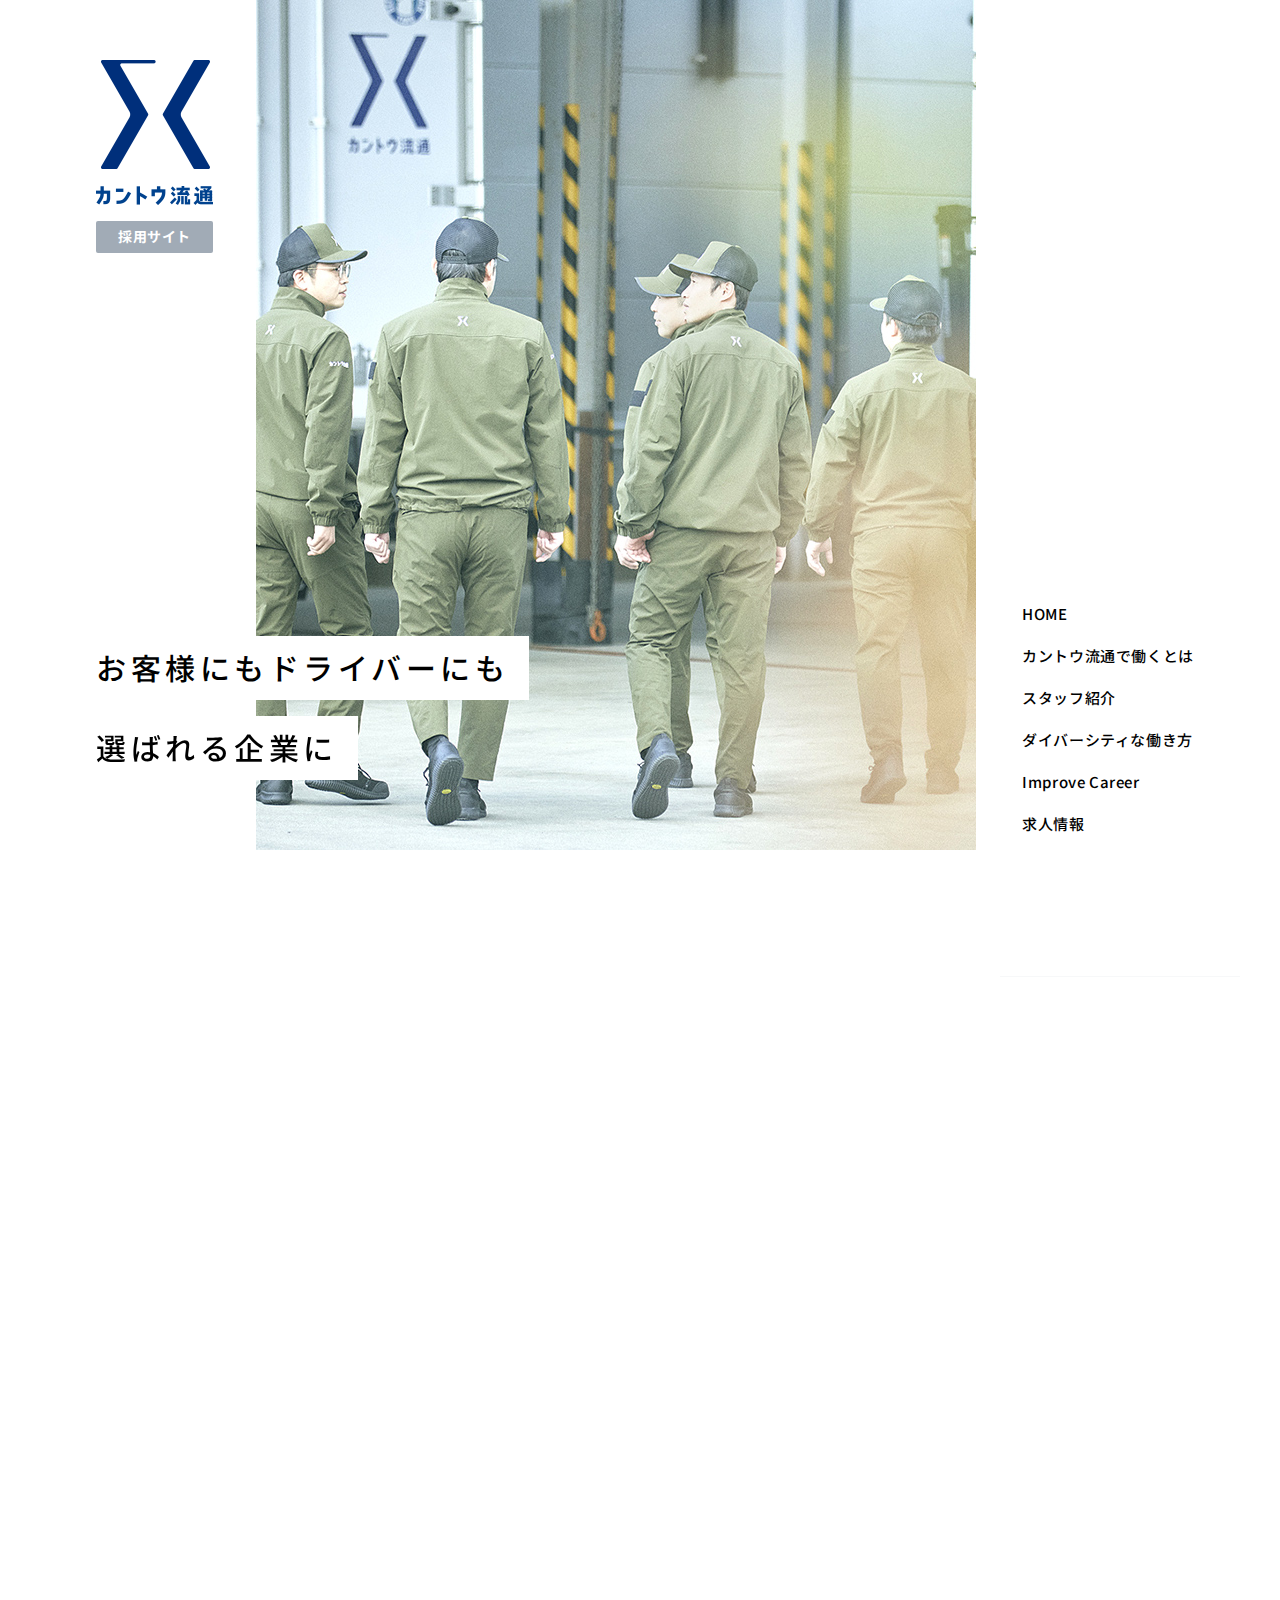
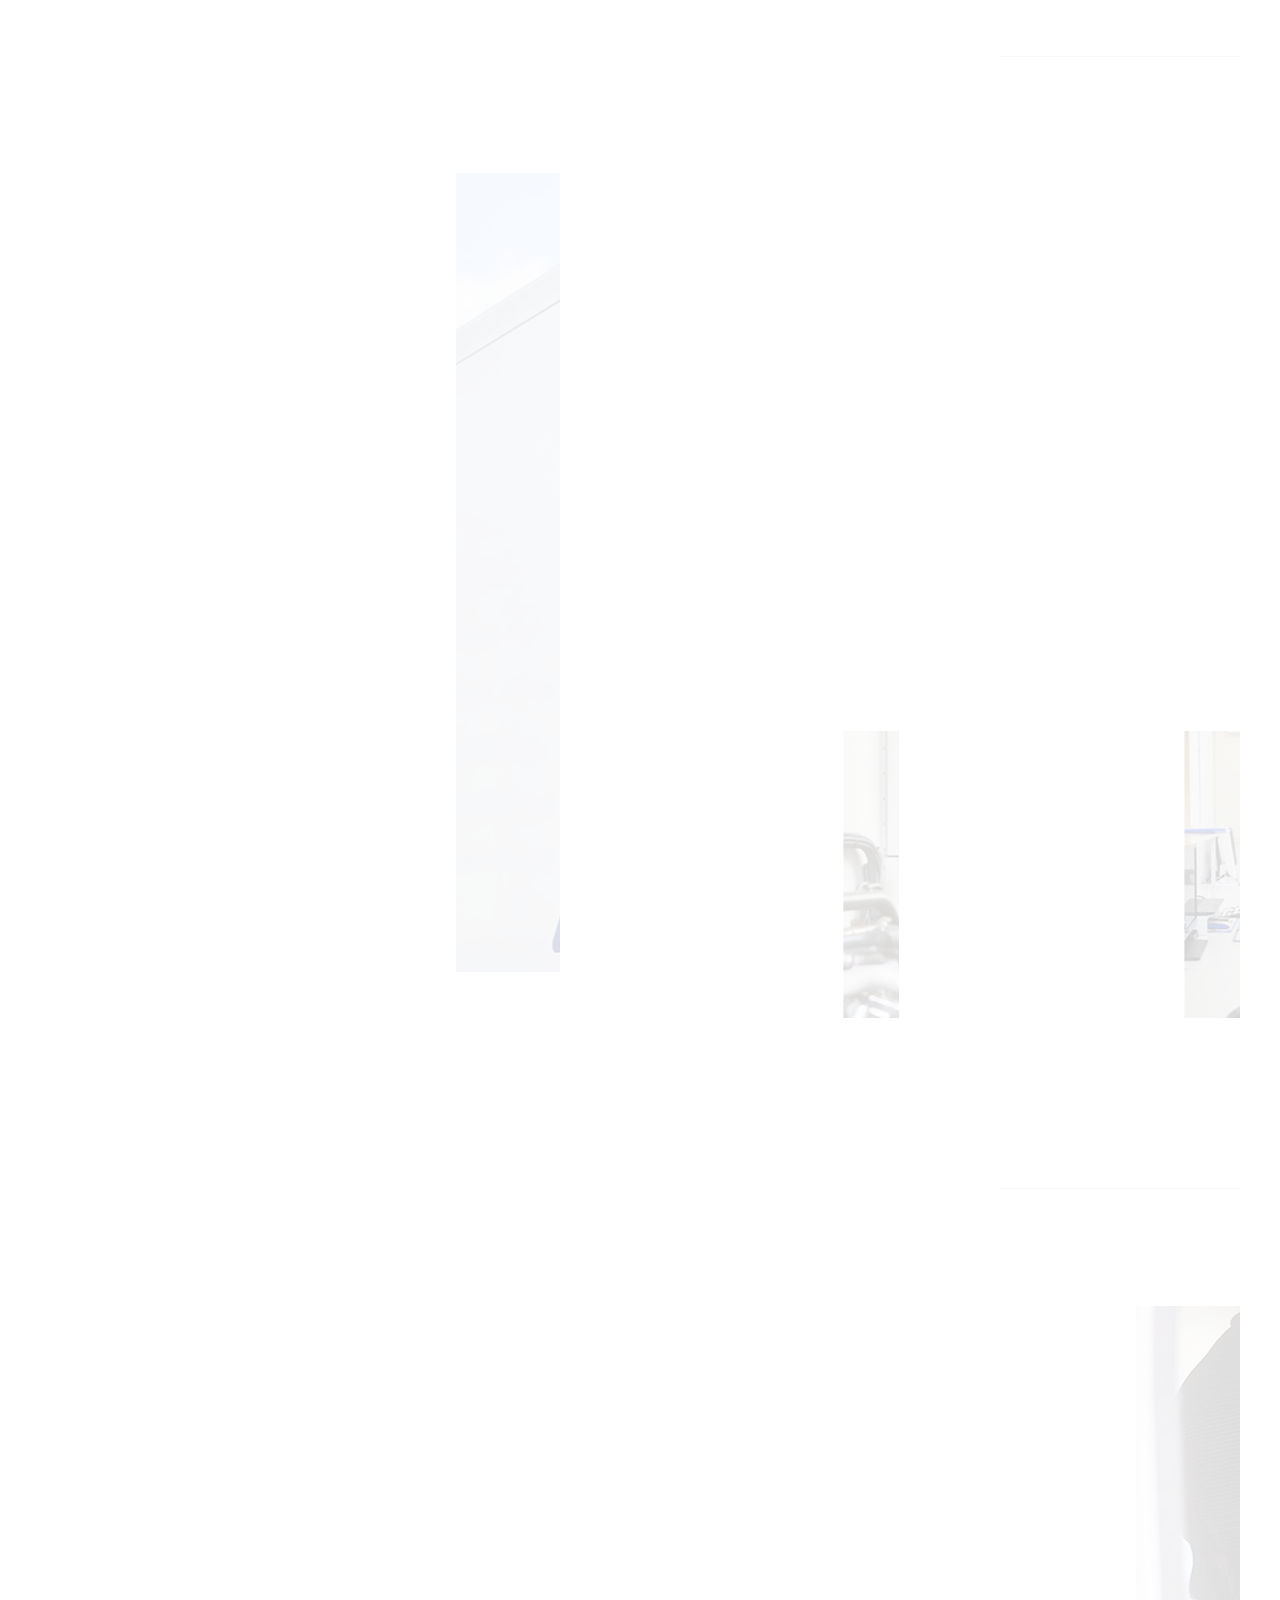
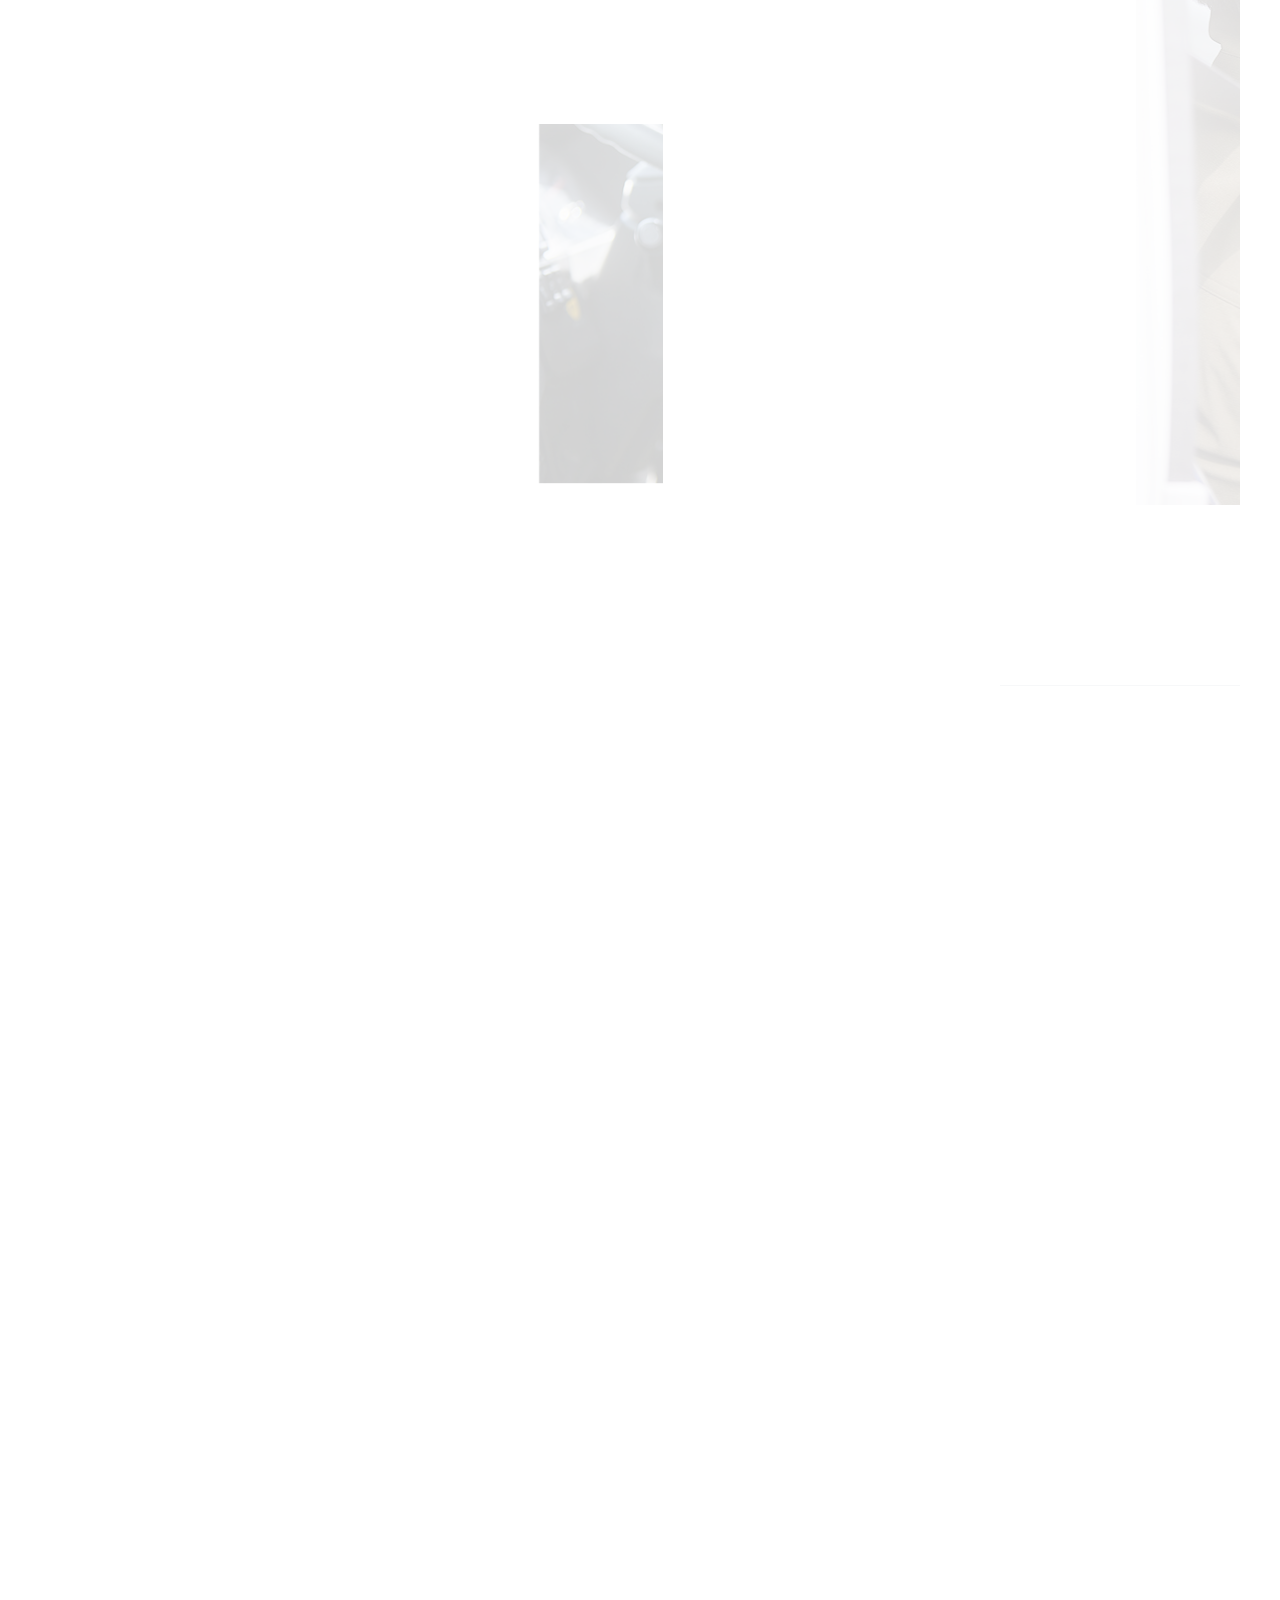
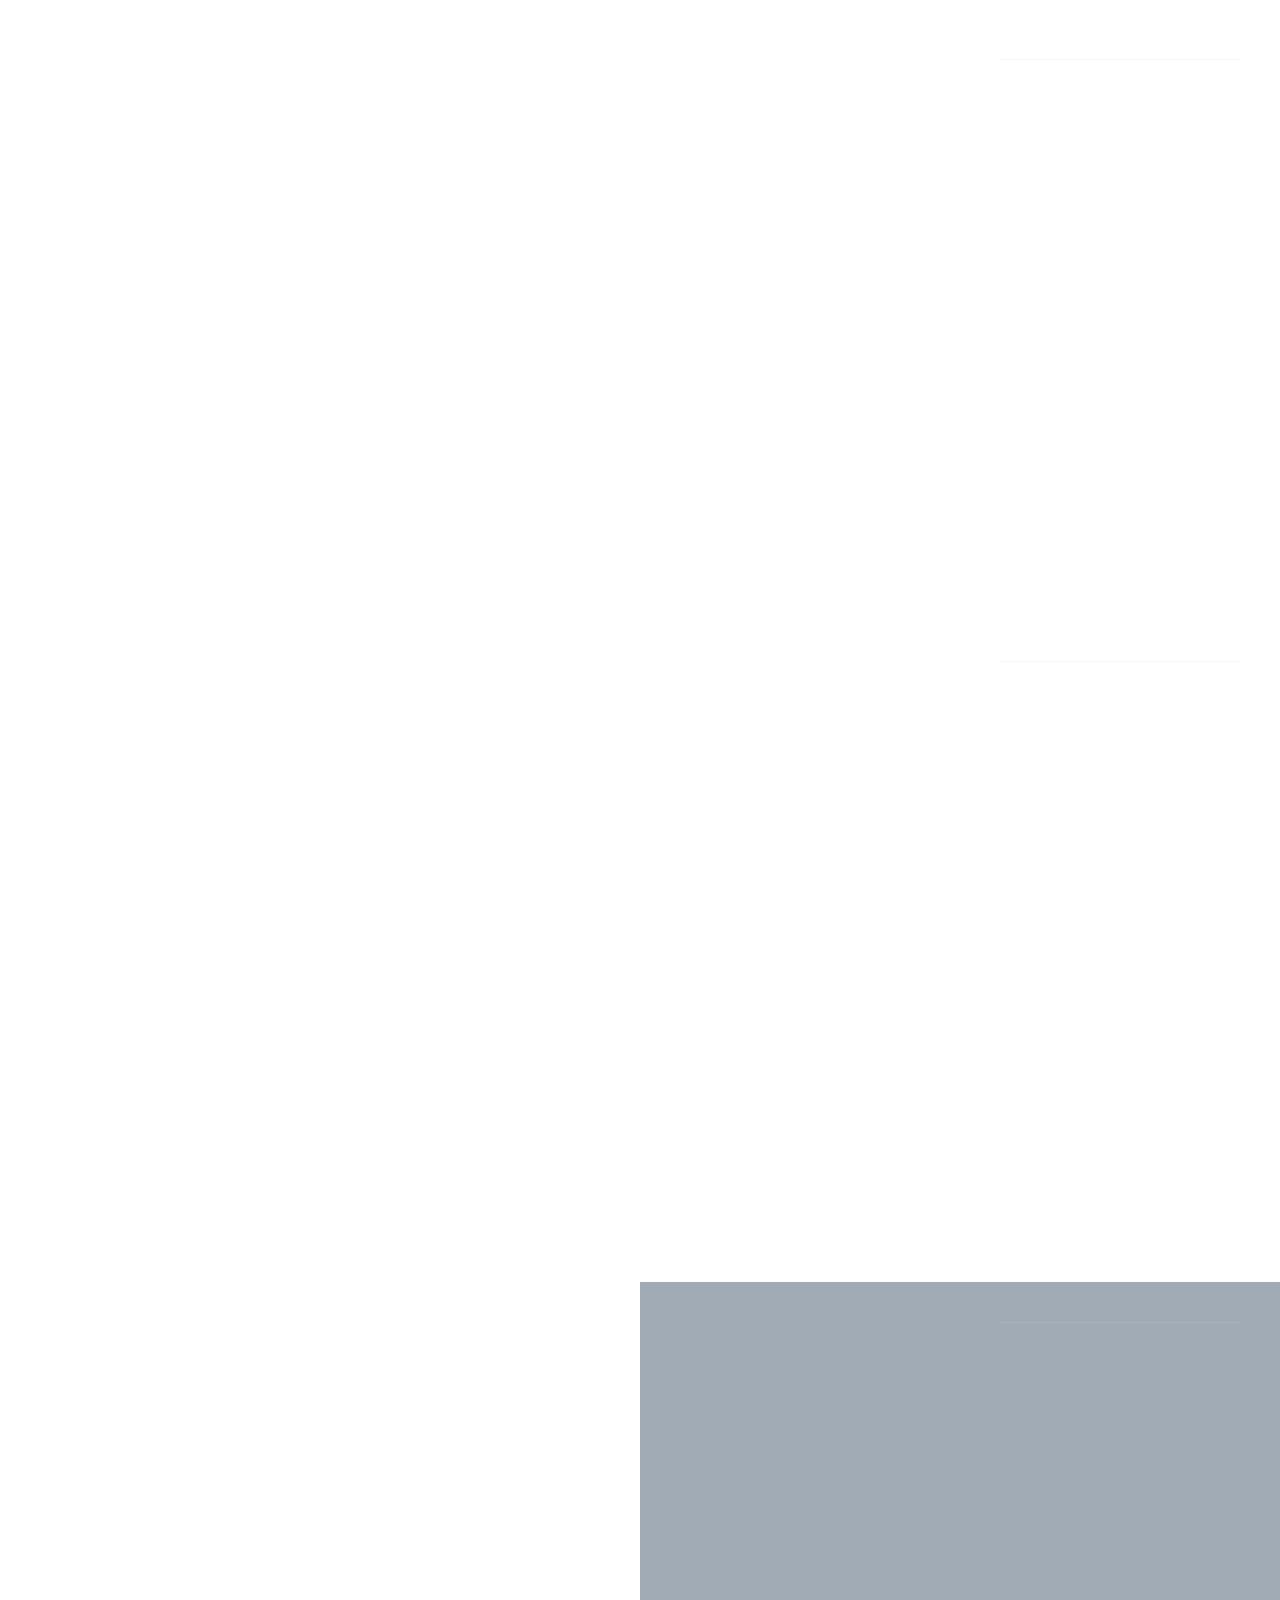
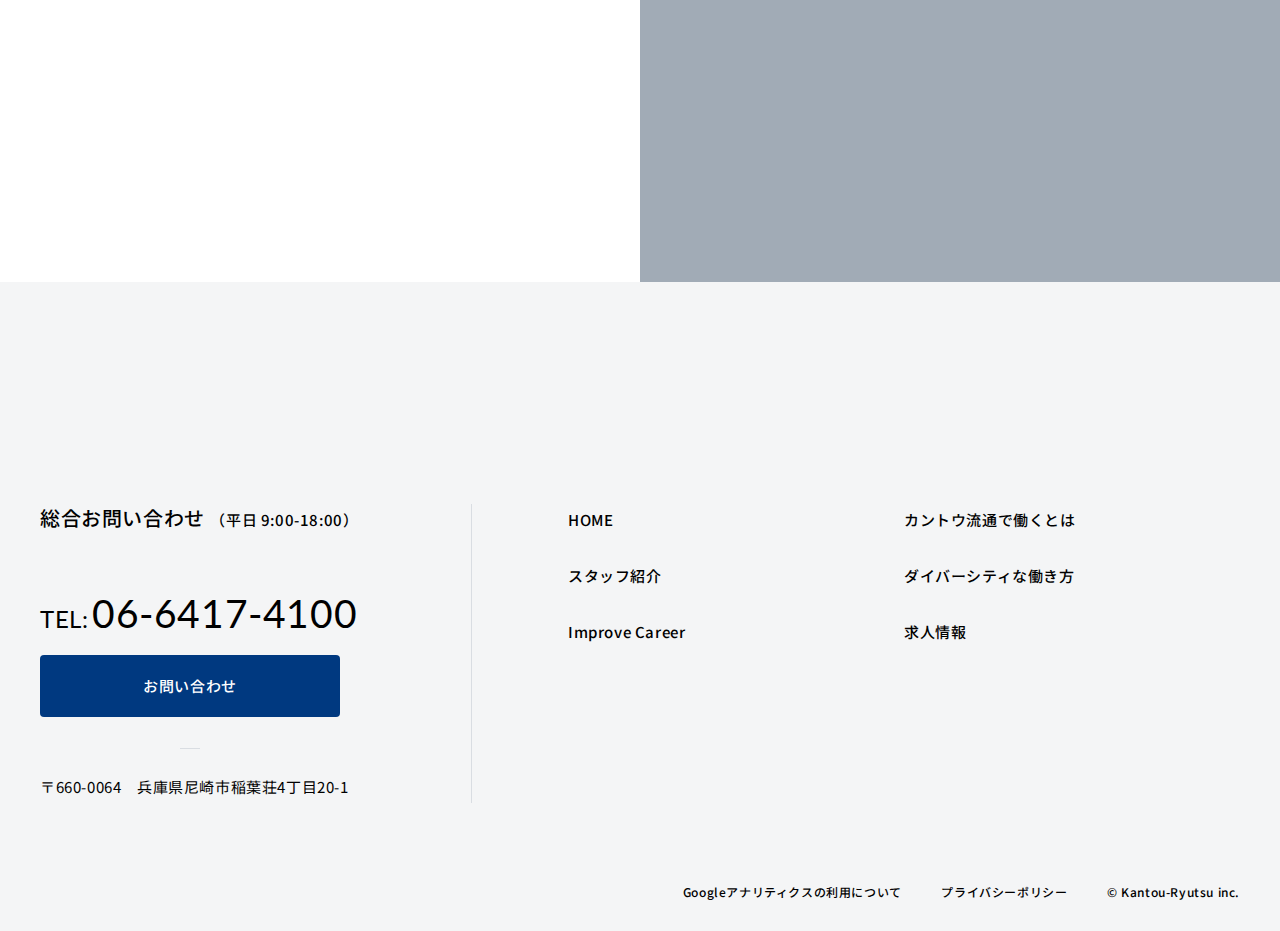
==== index.htm @ 6eec2d27 "aaa" ====
<!DOCTYPE html>
<html lang="ja">
<head prefix="og: http://ogp.me/ns# fb: http://ogp.me/ns/fb# article: http://ogp.me/ns/article#">
  <meta charset="utf-8" />
  <meta name="viewport" content="" />
  <script>
    var metalist = document.getElementsByTagName('meta');
    var ua = navigator.userAgent;
    for (var i = 0; i < metalist.length; i++) {
      var name = metalist[i].getAttribute('name');
      if (name && name.toLowerCase() === 'viewport') {
        if (
          ua.indexOf('iPhone') > 0 ||
          (ua.indexOf('Android') > 0 && ua.indexOf('Mobile') > 0)
        ) {
          metalist[i].setAttribute('content', 'width=device-width');
          break;
        }
      }
    }
  </script>

  <meta http-equiv="X-UA-Compatible" content="IE=edge" />
  <meta name="format-detection" content="telephone=no" />

  <title>株式会社カントウ流通 採用サイト</title>

  <meta name="description" content="" />
  <meta name="keywords" content="" />
  <meta name="author" content="" />

  <meta name="robots" content="noindex" />
  <meta name="robots" content="nofollow" />
  <meta name="robots" content="noarchive" />

  <!-- SNS -->
  <meta property="og:title" content="" />
  <meta property="og:site_name" content="" />
  <meta property="og:description" content="" />
  <meta property="og:image" content="https://job-gear.jp/●/●●/●●●●●●img/social.png" />
  <meta property="og:url" content="https://job-gear.jp/●/●●/●●●●●●/" />
  <!-- /SNS -->

  <!-- フォント -->
  <link rel="preconnect" href="https://fonts.googleapis.com">
  <link rel="preconnect" href="https://fonts.gstatic.com" crossorigin>
  <link href="https://fonts.googleapis.com/css2?family=Lato:wght@300;400;700&family=Montserrat:wght@300;500;700&family=Noto+Sans+JP:wght@400;500;700&display=swap" rel="stylesheet">
  <!-- /フォント -->

  <!-- CSS -->
  <!-- 固有 -->
  <link rel="stylesheet" href="css/swiper.min.css">
  <!-- 固有 -->
  <!-- 共通 -->
  <link rel="stylesheet" href="css/style.css" />
  <link rel="stylesheet" href="css/add.css">
  <!-- 共通 -->
  <!-- 固有 -->
  <!-- /固有 -->
  <!-- /CSS -->
</head>


<body class="front-page">
  <div id="container">
    <!-- 固定ヘッダー -->
    <header class="header">
      <div class="header__wrap">
        <div class="logo-holder">
          <div class="logo">
            <img class="ofi" src="img/common/logo_fixed_hd.png" alt="カントウ流通 採用サイト">
          </div>
        </div>
        <nav class="nav">
          <ul class="nav__list">
            <li class="nav__list__item">
              <a class="link u-hover-underline" href="index.htm">HOME</a>
            </li>
            <li class="nav__list__item">
              <a class="link u-hover-underline" href="#">カントウ流通で働くとは</a>
            </li>
            <li class="nav__list__item">
              <a class="link u-hover-underline" href="#">スタッフ紹介</a>
            </li>
            <li class="nav__list__item">
              <a class="link u-hover-underline" href="#">ダイバーシティな働き方</a>
            </li>
            <li class="nav__list__item">
              <a class="link u-hover-underline" href="#">Improve Career</a>
            </li>
            <li class="nav__list__item">
              <a class="link u-hover-underline" href="kyujin_l.htm">求人情報</a>
            </li>

          </ul>
        </nav>
      </div>
    </header>
    <!-- /固定ヘッダー-->

    <!-- ハンバーガー（共通） -->
    <div class="d-btn u-spOnly">
      <div class="d-btn__wrap">
        <span></span>
        <span></span>
      </div>
    </div>
    <div class="d-menuOverlay">
      <div class="d-menu">
        <div class="d-menu__wrap px-50">
          <nav class="pages">
            <ul class="pages__list">
              <li class="pages__list__item">
                <a class="link" href="index.htm">HOME</a>
              </li>
              <li class="pages__list__item">
                <a class="link" href="#">カントウ流通で働くとは</a>
              </li>
              <li class="pages__list__item">
                <a class="link" href="#">スタッフ紹介</a>
              </li>
              <li class="pages__list__item">
                <a class="link" href="#">ダイバーシティな働き方</a>
              </li>
              <li class="pages__list__item">
                <a class="link" href="#">Improve Career</a>
              </li>
              <li class="pages__list__item">
                <a class="link" href="kyujin_l.htm">求人情報</a>
              </li>
            </ul>
          </nav>
        </div>
      </div>
    </div>
    <!-- /ハンバーガー（共通） -->

    <!-- メイン -->
    <main class="main">

      <!-- メインビジュアル -->
      <div class="mainVisual">
        <div class="mainVisual__inner">
          <div class="mainVisual__logo">
            <div class="logo-holder">
              <a href="index.htm">
                <h1 class="logo">
                  <div class="img">
                    <img class="ofi" src="img/common/logo_hd.png" alt="カントウ流通">
                  </div>
                </h1>
                <div class="txt-recruit">
                  <span href="index.htm" class="txt">採用サイト</span>
                </div>
              </a>
            </div>
          </div>
          <div class="mainVisual__copy">
            <p class="copy">
              <span class="txt">お客様にもドライバーにも</span>
            </p>
            <p class="copy">
              <span class="txt">選ばれる企業に</span>
            </p>
          </div>
          <div class="mainVisual__hero">
            <div class="img">
              <img src="img/index/hero01.jpg" alt="イメージ" class="ofi" loading="lazy">
            </div>
          </div>
          <div class="mainVisual__nav">
            <nav class="nav">
              <ul class="nav__list">
                <li class="nav__list__item">
                  <a class="link u-hover-underline" href="index.htm">HOME</a>
                </li>
                <li class="nav__list__item">
                  <a class="link u-hover-underline" href="#">カントウ流通で働くとは</a>
                </li>
                <li class="nav__list__item">
                  <a class="link u-hover-underline" href="#">スタッフ紹介</a>
                </li>
                <li class="nav__list__item">
                  <a class="link u-hover-underline" href="#">ダイバーシティな働き方</a>
                </li>
                <li class="nav__list__item">
                  <a class="link u-hover-underline" href="#">Improve Career</a>
                </li>
                <li class="nav__list__item">
                  <a class="link u-hover-underline" href="kyujin_l.htm">求人情報</a>
                </li>
              </ul>
            </nav>
          </div>
        </div>
      </div>

      <!-- 新着求人情報 -->
      <section class="sec__newjobs">
        <div class="newjobs">
          <div class="newjobs__inner innerWrap">
            <div class="newjobs__head">
              <div class="c-ttl01">
                <span class="c-ttl01__line anime -slideIn-r-80p"></span>
                <h2 class="c-ttl01__eng anime -fadeIn">New Jobs</h2>
              </div>
            </div>
            <div class="newjobs__body">
              <div class="head">
                <p class="ttl c-top-txt anime -fadeIn">新着求人情報</p>
                <div class="c-more-btn anime -fadeIn">
                  <a href="whatsnew_a_type.htm">一覧を見る</a>
                </div>
              </div>
              <div class="body anime -fadeIn">
                <!-- swiper -->
                <div class="swiper-container newjobs__container">
                  <div class="swiper-wrapper newjobs__wrapper">
                    <div class="swiper-slide newjobs__slide">
                      <a href="#">
                        <div class="info">
                          <div class="img-holder">
                            <div class="img">
                              <img src="img/index/newjobs01.jpg" alt="イメージ" class="ofi" loading="lazy">
                            </div>
                          </div>
                          <div class="txt-holder">
                            <span class="status">正社員</span>
                            <span class="date">2022.07.01</span>
                          </div>
                        </div>
                        <p class="lead">
                          〈2t・3tドライバー〉充実の研修！未経験の方もしっかりフォロー！！うれしいリフレッシュ休暇有り！
                        </p>
                      </a>
                    </div>
                    <div class="swiper-slide newjobs__slide">
                      <a href="#">
                        <div class="info">
                          <div class="img-holder">
                            <div class="img">
                              <img src="img/index/newjobs02.jpg" alt="イメージ" class="ofi" loading="lazy">
                            </div>
                          </div>
                          <div class="txt-holder">
                            <span class="status">正社員</span>
                            <span class="date">2022.07.01</span>
                          </div>
                        </div>
                        <p class="lead">
                          〈2t・3tドライバー〉充実の研修！未経験の方もしっかりフォロー！！うれしいリフレッシュ休暇有り！
                        </p>
                      </a>
                    </div>
                    <div class="swiper-slide newjobs__slide">
                      <a href="#">
                        <div class="info">
                          <div class="img-holder">
                            <div class="img">
                              <img src="img/index/newjobs03.jpg" alt="イメージ" class="ofi" loading="lazy">
                            </div>
                          </div>
                          <div class="txt-holder">
                            <span class="status">正社員</span>
                            <span class="date">2022.07.01</span>
                          </div>
                        </div>
                        <p class="lead">
                          〈2t・3tドライバー〉充実の研修！未経験の方もしっかりフォロー！！うれしいリフレッシュ休暇有り！
                        </p>
                      </a>
                    </div>
                  </div>
                  <div class="swiper-options">
                    <div class="swiper-pagination newjobs__pagination"></div>
                    <div class="swiper-button">
                      <div class="swiper-button-prev newjobs__button-prev"></div>
                      <div class="swiper-button-next newjobs__button-next"></div>
                    </div>
                  </div>
                </div>
                <!-- swiper -->
              </div>
            </div>
          </div>
        </div>
      </section>

      <!-- Thought -->
      <section class="sec__thought">
        <div class="thought">
          <div class="thought__inner innerWrap">
            <div class="thought__head">
              <div class="c-ttl01">
                <span class="c-ttl01__line anime -slideIn-r-80p"></span>
                <h2 class="c-ttl01__eng anime -fadeIn">Thought</h2>
              </div>
            </div>
            <div class="thought__body">
              <div class="thought__wrap">
                <div class="img-holder01">
                  <div class="img anime -slideIn-r-80p">
                    <img src="img/index/thought01.jpg" alt="イメージ" class="ofi" loading="lazy">
                  </div>
                </div>
              </div>
              <div class="thought__wrap">
                <div class="txt-holder">
                  <p class="lead c-top-txt anime -fadeIn">
                    私たちの歩みには、<br>
                    あなたの個性が必要です
                  </p>
                  <p class="desc anime -fadeIn">
                    「家族を養いたい」「定年まで自分のペースで働きたい」「収入増を実現させたい」<br>
                    ――カントウ流通で働くドライバーのモチベーションは、人それぞれです。<br>
                    そんな思いを知るために、当社では面接の時点から時間を惜しまず応募者の話を聞き、その人が活きる仕事を提示します。もちろん現役のドライバーに対しても、会社としての傾聴の姿勢は変わりません。一人ひとりの声こそが、カントウ流通をよりよい職場に変える原動力なのです。当社で働こうと考えている方にお願いしたいのは、会社には背を向けないでほしいということ。お互いに顔が見える、そして思うところが理解しあえる状況があって初めて、ギブ・アンド・テイクの関係が成り立つからです。意欲あるすべての人が、自分らしく活躍できる企業を目指して。私たちの歩みには、あなたの個性が必要です。
                  </p>
                </div>
                <div class="img-holder02">
                  <div class="img">
                    <img src="img/index/thought02.jpg" alt="イメージ" class="ofi anime -slideIn-r-80p" loading="lazy">
                  </div>
                  <div class="img">
                    <img src="img/index/thought03.jpg" alt="イメージ" class="ofi anime -slideIn-r-80p" loading="lazy">
                  </div>
                </div>
              </div>
            </div>
          </div>
        </div>
      </section>

      <!-- カントウ流通で働くとは -->
      <section class="sec__workplace">
        <div class="workplace">
          <div class="workplace__inner innerWrap">
            <div class="workplace__head">
              <div class="c-ttl01">
                <span class="c-ttl01__line anime -slideIn-r-80p"></span>
                <h2 class="c-ttl01__eng anime -fadeIn">Workplace</h2>
              </div>
            </div>
            <div class="workplace__body">
              <div class="workplace__wrap">
                <div class="txt-holder">
                  <p class="lead c-top-txt anime -fadeIn">
                    ドライバーの思いを反映させた、<br class="u-pcOnly">
                    ゆとりある職場環境づくりに向けて。
                  </p>
                  <p class="desc anime -fadeIn">
                    ドライバーの存在抜きには成り立たない、カントウ流通の仕事。少しでも長く勤務を続けてほしいから、当社では「より長い距離を走った方が稼げる」という業界の常識とはひと味違う、時代に合わせた働きやすさを追及しています。
                  </p>
                  <div class="c-more-btn anime -fadeIn">
                    <a href="#">カントウ流通で働くとは</a>
                  </div>
                </div>
                <div class="img-holder01">
                  <div class="img anime -slideIn-r-80p">
                    <img src="img/index/workplace01.jpg" alt="イメージ" class="ofi" loading="lazy">
                  </div>
                </div>
              </div>
              <div class="workplace__wrap">
                <div class="img-holder02">
                  <div class="img anime -slideIn-r-80p">
                    <img src="img/index/workplace02.jpg" alt="イメージ" class="ofi" loading="lazy">
                  </div>
                </div>
              </div>
            </div>
          </div>
        </div>
      </section>

      <!-- インタビュー -->
      <section class="sec__interview">
        <div class="interview">
          <div class="interview__inner innerWrap">
            <div class="interview__head">
              <div class="c-ttl01">
                <span class="c-ttl01__line anime -slideIn-r-80p"></span>
                <h2 class="c-ttl01__eng anime -fadeIn">Interview</h2>
              </div>
            </div>
            <div class="interview__body">
              <div class="head">
                <p class="ttl c-top-txt anime -fadeIn">インタビュー</p>
                <div class="c-more-btn anime -fadeIn">
                  <a href="interview_l.htm">一覧を見る</a>
                </div>
              </div>
              <div class="body">
                <ul class="interview__list">
                  <li class="interview__list__item anime -fadeIn">
                    <a href="#">
                      <div class="img-holder">
                        <div class="img">
                          <img src="img/index/interview01.jpg" alt="人物イメージ" class="ofi" loading="lazy">
                        </div>
                      </div>
                      <div class="txt-holder">
                        <p class="lead">
                          「長く安心して働ける職場」を選択
                        </p>
                        <div class="info">
                          <div class="num-holder">
                            <span class="staff">STAFF</span>
                            <span class="num eng">01</span>
                          </div>
                          <div class="position-holder">
                            <span class="position">小型・中型ドライバー</span>
                            <span class="year">2018年3月入社</span>
                          </div>
                        </div>
                      </div>
                    </a>
                  </li>
                  <li class="interview__list__item anime -fadeIn">
                    <a href="#">
                      <div class="img-holder">
                        <div class="img">
                          <img src="img/index/interview02.jpg" alt="人物イメージ" class="ofi" loading="lazy">
                        </div>
                      </div>
                      <div class="txt-holder">
                        <p class="lead">
                          「やる気が実る環境」を選択
                        </p>
                        <div class="info">
                          <div class="num-holder">
                            <span class="staff">STAFF</span>
                            <span class="num eng">02</span>
                          </div>
                          <div class="position-holder">
                            <span class="position">中型ドライバー</span>
                            <span class="year">2016年5月入社</span>
                          </div>
                        </div>
                      </div>
                    </a>
                  </li>
                  <li class="interview__list__item anime -fadeIn">
                    <a href="#">
                      <div class="img-holder">
                        <div class="img">
                          <img src="img/index/interview03.jpg" alt="人物イメージ" class="ofi" loading="lazy">
                        </div>
                      </div>
                      <div class="txt-holder">
                        <p class="lead">
                          「誇り」を選択
                        </p>
                        <div class="info">
                          <div class="num-holder">
                            <span class="staff">STAFF</span>
                            <span class="num eng">03</span>
                          </div>
                          <div class="position-holder">
                            <span class="position">大型ドライバー</span>
                            <span class="year">2017年1月入社</span>
                          </div>
                        </div>
                      </div>
                    </a>
                  </li>
                </ul>
              </div>
            </div>
          </div>
        </div>
      </section>

      <!-- ダイバーシティな働き方 -->
      <section class="sec__common">
        <div class="common">
          <div class="common__inner innerWrap">
            <div class="common__head">
              <div class="c-ttl01">
                <span class="c-ttl01__line anime -slideIn-r-80p"></span>
                <h2 class="c-ttl01__eng anime -fadeIn">Work Style</h2>
              </div>
            </div>
            <div class="common__body">
              <div class="txt-holder">
                <p class="ttl c-top-txt anime -fadeIn">
                  ダイバーシティな<br>
                  働き方
                </p>
                <div class="c-more-btn anime -fadeIn">
                  <a href="#">詳しく見る</a>
                </div>
              </div>
              <div class="img-holder">
                <div class="img anime -slideIn-r-80p">
                  <img src="img/index/workstyle01.jpg" alt="イメージ" class="ofi" loading="lazy">
                </div>
              </div>
            </div>
          </div>
        </div>
      </section>

      <!-- Improve Career -->
      <section class="sec__common">
        <div class="common">
          <div class="common__inner innerWrap">
            <div class="common__head">
              <div class="c-ttl01">
                <span class="c-ttl01__line anime -slideIn-r-80p"></span>
                <h2 class="c-ttl01__eng anime -fadeIn">Improve Career</h2>
              </div>
            </div>
            <div class="common__body">
              <div class="txt-holder">
                <p class="ttl c-top-txt anime -fadeIn">
                  スタッフの<br>
                  その後を追跡
                </p>
                <div class="c-more-btn anime -fadeIn">
                  <a href="#">詳しく見る</a>
                </div>
              </div>
              <div class="img-holder">
                <div class="img anime -slideIn-r-80p">
                  <img src="img/index/improvecareer01.jpg" alt="イメージ" class="ofi" loading="lazy">
                </div>
              </div>
            </div>
          </div>
        </div>
      </section>


    </main>
    <!-- /メイン -->

    <!-- フッター（共通） -->
    <footer class="footer">
      <div class="footer__recruit">
        <div class="recruit">
          <div class="recruit__head">
            <div class="c-ttl01">
              <span class="c-ttl01__line anime -slideIn-r-80p"></span>
              <h2 class="c-ttl01__eng anime -fadeIn">Recruit</h2>
            </div>
          </div>
          <div class="recruit__body">
            <div class="img-holder">
              <div class="img">
                <img src="img/common/footer_recruit.jpg" alt="イメージ" class="ofi" loading="lazy">
              </div>
            </div>
            <div class="txt-holder">
              <div class="wrap">
                <p class="lead anime -fadeIn">
                  人々の暮らしを支える<br>
                  確かな輸送品質を。
                </p>
                <p class="desc anime -fadeIn">
                  カントウ流通では、私たちと共に荷物配送を行う新たなドライバーを募集しています。未経験の方や大型免許の資格をお持ちでない方も大歓迎です。運転の技術や配送方法など、先輩社員が一から丁寧に指導します。若手の方から年配の方まで、さまざまな仲間が活躍するカントウ流通。まずは、あなたの「気持ち」をお聞かせください。
                </p>
                <div class="c-more-btn -white anime -fadeIn">
                  <a href="#">詳しく見る</a>
                </div>
              </div>
            </div>
          </div>
        </div>
      </div>
      <div class="footer__body">
        <div class="footer__body__inner innerWrap">
          <div class="footer__body__top">
            <a href="index.htm">
              <div class="img">
                <img src="img/common/logo_ft.png" alt="株式会社カントウ流通" class="ofi" loading="lazy">
              </div>
            </a>
          </div>
          <div class="footer__body__bottom">
            <div class="footer__body__info">
              <p class="ttl">
                総合お問い合わせ
                <span class="small">（平日 9:00-18:00）</span>
              </p>
              <div class="tel-num">
                <span class="txt-tel">TEL:</span>
                <a href="tel:06-6417-4100">06-6417-4100</a>
              </div>
              <div class="c-blue-btn">
                <a href="#">お問い合わせ</a>
              </div>
              <p class="address">
                〒660-0064　兵庫県尼崎市稲葉荘4丁目20-1
              </p>
            </div>
            <div class="footer__body__nav u-pcOnly">
              <nav class="nav">
                <ul class="nav__list">
                  <li class="nav__list__item">
                    <a class="u-hover-underline" href="index.htm">HOME</a>
                  </li>
                  <li class="nav__list__item">
                    <a class="u-hover-underline" href="#">カントウ流通で働くとは</a>
                  </li>
                  <li class="nav__list__item">
                    <a class="u-hover-underline" href="#">スタッフ紹介</a>
                  </li>
                  <li class="nav__list__item">
                    <a class="u-hover-underline" href="#">ダイバーシティな働き方</a>
                  </li>
                  <li class="nav__list__item">
                    <a class="u-hover-underline" href="#">Improve Career</a>
                  </li>
                  <li class="nav__list__item">
                    <a class="u-hover-underline" href="kyujin_l.htm">求人情報</a>
                  </li>
                </ul>
              </nav>
            </div>
          </div>
          <ul class="footer__gaList">
            <li class="footer__gaList__item">
              <a class="link txt u-hover-underline" href="#">Googleアナリティクスの利用について</a>
            </li>
            <li class="footer__gaList__item">
              <a class="link txt u-hover-underline" href="#">プライバシーポリシー</a>
            </li>
            <li class="footer__gaList__item">
              <span class="txt">© Kantou-Ryutsu inc.</span>
            </li>
          </ul>
        </div>
      </div>
    </footer>
    <!-- /フッター（共通） -->

    <!-- ページトップボタン（共通） -->
    <div class="pageTop">
      <a class="link" href="#container">
        <div class="icon">
          <div class="img">
            <img class="ofi" src="img/common/pagetop.png" alt="TOP">
          </div>
        </div>
      </a>
    </div>
    <!-- ページトップボタン（共通） -->
  </div>


  <!-- JavaScript -->
  <!-- 共通 -->
  <script src="js/vendor/jquery-3.4.1.min.js"></script>
  <script src="https://polyfill.io/v3/polyfill.min.js?features=IntersectionObserver,Object.assign"></script>
  <script src="js/vendor/ofi.min.js"></script>
  <script src="js/script.js"></script>
  <!--  /共通 -->
  <!-- 固有 -->
  <script src="js/vendor/swiper.min.js"></script>
  <script src="js/index.js"></script>
  <!-- /固有 -->
  <!-- /JavaScript -->

</body>
</html>
---- css/style.css ----
@charset "UTF-8";
/* ============================================
// normalize.css v3.0.2 | MIT License | git.io/normalize
// ==========================================*/
/**
 * 1. Set default font family to sans-serif.
 * 2. Prevent iOS text size adjust after orientation change, without disabling
 *    user zoom.
 */
html {
  font-family: sans-serif; /* 1 */
  -ms-text-size-adjust: 100%; /* 2 */
  -webkit-text-size-adjust: 100%; /* 2 */
}

/**
 * Remove default margin.
 */
body {
  margin: 0;
}

/* HTML5 display definitions
   ========================================================================== */
/**
 * Correct `block` display not defined for any HTML5 element in IE 8/9.
 * Correct `block` display not defined for `details` or `summary` in IE 10/11
 * and Firefox.
 * Correct `block` display not defined for `main` in IE 11.
 */
article,
aside,
details,
figcaption,
figure,
footer,
header,
hgroup,
main,
menu,
nav,
section,
summary {
  display: block;
}

/**
 * 1. Correct `inline-block` display not defined in IE 8/9.
 * 2. Normalize vertical alignment of `progress` in Chrome, Firefox, and Opera.
 */
audio,
canvas,
progress,
video {
  display: inline-block; /* 1 */
  vertical-align: baseline; /* 2 */
}

/**
 * Prevent modern browsers from displaying `audio` without controls.
 * Remove excess height in iOS 5 devices.
 */
audio:not([controls]) {
  display: none;
  height: 0;
}

/**
 * Address `[hidden]` styling not present in IE 8/9/10.
 * Hide the `template` element in IE 8/9/11, Safari, and Firefox < 22.
 */
[hidden],
template {
  display: none;
}

/* Links
   ========================================================================== */
/**
 * Remove the gray background color from active links in IE 10.
 */
a {
  background-color: transparent;
}

/**
 * Improve readability when focused and also mouse hovered in all browsers.
 */
a:active,
a:hover {
  outline: 0;
}

/* Text-level semantics
   ========================================================================== */
/**
 * Address styling not present in IE 8/9/10/11, Safari, and Chrome.
 */
abbr[title] {
  border-bottom: 1px dotted;
}

/**
 * Address style set to `bolder` in Firefox 4+, Safari, and Chrome.
 */
b,
strong {
  font-weight: bold;
}

/**
 * Address styling not present in Safari and Chrome.
 */
dfn {
  font-style: italic;
}

/**
 * Address variable `h1` font-size and margin within `section` and `article`
 * contexts in Firefox 4+, Safari, and Chrome.
 */
h1 {
  font-size: 2em;
  margin: 0.67em 0;
}

/**
 * Address styling not present in IE 8/9.
 */
mark {
  background: #ff0;
  color: #000;
}

/**
 * Address inconsistent and variable font size in all browsers.
 */
small {
  font-size: 80%;
}

/**
 * Prevent `sub` and `sup` affecting `line-height` in all browsers.
 */
sub,
sup {
  font-size: 75%;
  line-height: 0;
  position: relative;
  vertical-align: baseline;
}

sup {
  top: -0.5em;
}

sub {
  bottom: -0.25em;
}

/* Embedded content
   ========================================================================== */
/**
 * Remove border when inside `a` element in IE 8/9/10.
 */
img {
  border: 0;
}

/**
 * Correct overflow not hidden in IE 9/10/11.
 */
svg:not(:root) {
  overflow: hidden;
}

/* Grouping content
   ========================================================================== */
/**
 * Address margin not present in IE 8/9 and Safari.
 */
figure {
  margin: 1em 40px;
}

/**
 * Address differences between Firefox and other browsers.
 */
hr {
  box-sizing: content-box;
  height: 0;
}

/**
 * Contain overflow in all browsers.
 */
pre {
  overflow: auto;
}

/**
 * Address odd `em`-unit font size rendering in all browsers.
 */
code,
kbd,
pre,
samp {
  font-family: monospace, monospace;
  font-size: 1em;
}

/* Forms
   ========================================================================== */
/**
 * Known limitation: by default, Chrome and Safari on OS X allow very limited
 * styling of `select`, unless a `border` property is set.
 */
/**
 * 1. Correct color not being inherited.
 *    Known issue: affects color of disabled elements.
 * 2. Correct font properties not being inherited.
 * 3. Address margins set differently in Firefox 4+, Safari, and Chrome.
 */
button,
input,
optgroup,
select,
textarea {
  color: inherit; /* 1 */
  font: inherit; /* 2 */
  margin: 0; /* 3 */
}

/**
 * Address `overflow` set to `hidden` in IE 8/9/10/11.
 */
button {
  overflow: visible;
}

/**
 * Address inconsistent `text-transform` inheritance for `button` and `select`.
 * All other form control elements do not inherit `text-transform` values.
 * Correct `button` style inheritance in Firefox, IE 8/9/10/11, and Opera.
 * Correct `select` style inheritance in Firefox.
 */
button,
select {
  text-transform: none;
}

/**
 * 1. Avoid the WebKit bug in Android 4.0.* where (2) destroys native `audio`
 *    and `video` controls.
 * 2. Correct inability to style clickable `input` types in iOS.
 * 3. Improve usability and consistency of cursor style between image-type
 *    `input` and others.
 */
button,
html input[type=button],
input[type=reset],
input[type=submit] {
  -webkit-appearance: button; /* 2 */
  cursor: pointer; /* 3 */
}

/**
 * Re-set default cursor for disabled elements.
 */
button[disabled],
html input[disabled] {
  cursor: default;
}

/**
 * Remove inner padding and border in Firefox 4+.
 */
button::-moz-focus-inner,
input::-moz-focus-inner {
  border: 0;
  padding: 0;
}

/**
 * Address Firefox 4+ setting `line-height` on `input` using `!important` in
 * the UA stylesheet.
 */
input {
  line-height: normal;
}

/**
 * It's recommended that you don't attempt to style these elements.
 * Firefox's implementation doesn't respect box-sizing, padding, or width.
 *
 * 1. Address box sizing set to `content-box` in IE 8/9/10.
 * 2. Remove excess padding in IE 8/9/10.
 */
input[type=checkbox],
input[type=radio] input[type=search] {
  box-sizing: border-box; /* 1 */
  padding: 0; /* 2 */
}

/**
 * Fix the cursor style for Chrome's increment/decrement buttons. For certain
 * `font-size` values of the `input`, it causes the cursor style of the
 * decrement button to change from `default` to `text`.
 */
input[type=number]::-webkit-inner-spin-button,
input[type=number]::-webkit-outer-spin-button {
  height: auto;
}

/**
 * 1. Address `appearance` set to `searchfield` in Safari and Chrome.
 * 2. Address `box-sizing` set to `border-box` in Safari and Chrome
 *    (include `-moz` to future-proof).
 */
input[type=search] {
  -webkit-appearance: textfield; /* 1 */ /* 2 */
  box-sizing: border-box;
}

/**
 * Remove inner padding and search cancel button in Safari and Chrome on OS X.
 * Safari (but not Chrome) clips the cancel button when the search input has
 * padding (and `textfield` appearance).
 */
input[type=search]::-webkit-search-cancel-button,
input[type=search]::-webkit-search-decoration {
  -webkit-appearance: none;
  border-radius: 0 !important;
  box-shadow: none !important;
}

/**
 * Define consistent border, margin, and padding.
 */
fieldset {
  border: 1px solid #c0c0c0;
  margin: 0 2px;
  padding: 0.35em 0.625em 0.75em;
}

/**
 * 1. Correct `color` not being inherited in IE 8/9/10/11.
 * 2. Remove padding so people aren't caught out if they zero out fieldsets.
 */
legend {
  border: 0; /* 1 */
  padding: 0; /* 2 */
}

/**
 * Remove default vertical scrollbar in IE 8/9/10/11.
 */
textarea {
  overflow: auto;
}

/**
 * Don't inherit the `font-weight` (applied by a rule above).
 * NOTE: the default cannot safely be changed in Chrome and Safari on OS X.
 */
optgroup {
  font-weight: bold;
}

/* Tables
   ========================================================================== */
/**
 * Remove most spacing between table cells.
 */
table {
  border-collapse: collapse;
  border-spacing: 0;
}

td,
th {
  padding: 0;
}

/* ============================================
// RESET
// ==========================================*/
* {
  box-sizing: border-box;
}

body,
div,
dl,
dt,
dd,
ul,
ol,
li,
h1,
h2,
h3,
h4,
h5,
h6,
pre,
code,
form,
fieldset,
legend,
input,
textarea,
p,
blockquote,
th,
td {
  margin: 0;
  padding: 0;
}

h1,
h2,
h3,
h4,
h5,
h6 {
  font-size: 100%;
  font-weight: normal;
}

a {
  outline: none;
  text-decoration: none;
}

li {
  list-style: none;
}

img {
  vertical-align: bottom;
  -webkit-backface-visibility: hidden;
  backface-visibility: hidden;
}

.clearfix:after {
  content: ".";
  display: block;
  height: 0;
  clear: both;
  visibility: hidden;
}

::-moz-selection {
  background: #262626;
  color: #ffffff;
}

::selection {
  background: #262626;
  color: #ffffff;
}

@media (min-device-width: 768px) {
  a[href^="tel:"] {
    cursor: default;
    pointer-events: none;
  }
}
/* ============================================
// BASE
// ==========================================*/
html {
  font-size: 62.5%;
}

body {
  min-width: 1100px;
  font-family: "Noto Sans JP", sans-serif;
  font-weight: 500;
  font-size: 1.5rem;
  color: #000000;
  line-height: 2.13333;
  letter-spacing: 0.04em;
  -webkit-text-size-adjust: 100%;
  -webkit-overflow-scrolling: touch;
  background: #fff;
}
@media screen and (max-width: 768px) {
  body {
    min-width: 320px;
  }
}

#container {
  width: 100%;
  overflow: hidden;
  position: relative;
}

a {
  color: #000000;
}

.eng {
  font-family: "Montserrat", sans-serif;
}

/* classes */
.ofi {
  -o-object-fit: cover;
  object-fit: cover;
  font-family: "object-fit: cover;";
  width: 100%;
  height: 100%;
}

/* img-box */
.img-box {
  position: relative;
  display: block;
}
.img-box img,
.img-box svg {
  position: absolute;
  top: 0;
  right: 0;
  left: 0;
  bottom: 0;
  width: 100%;
  height: 100%;
}

/* img-thumbnail */
.img-thumbnail {
  position: relative;
  display: block;
}
.img-thumbnail img {
  position: absolute;
  top: 0;
  right: 0;
  bottom: 0;
  left: 0;
  height: 100%;
  margin: 0 auto;
}

/* Padding-X 50px */
.px-50 {
  padding-right: 50px;
  padding-left: 50px;
}
@media screen and (max-width: 768px) {
  .px-50 {
    padding-right: 30px;
    padding-left: 30px;
  }
}
@media screen and (max-width: 480px) {
  .px-50 {
    padding-right: 20px;
    padding-left: 20px;
  }
}

/* Padding-X 40px */
.px-40 {
  padding-right: 40px;
  padding-left: 40px;
}
@media screen and (max-width: 768px) {
  .px-40 {
    padding-right: 30px;
    padding-left: 30px;
  }
}
@media screen and (max-width: 480px) {
  .px-40 {
    padding-right: 20px;
    padding-left: 20px;
  }
}

/* Padding-X 30px */
.px-30 {
  padding-right: 30px;
  padding-left: 30px;
}
@media screen and (max-width: 480px) {
  .px-30 {
    padding-right: 20px;
    padding-left: 20px;
  }
}

/* innerWrap */
.innerWrap {
  max-width: 1280px;
  padding: 0 40px;
  margin: 0 auto;
}
@media screen and (max-width: 768px) {
  .innerWrap {
    padding: 0 30px;
  }
}
@media screen and (max-width: 480px) {
  .innerWrap {
    padding: 0 24px;
  }
}

/* 表示 / 非表示 */
@media screen and (max-width: 768px) {
  .u-pcOnly {
    display: none !important;
  }
}

@media screen and (min-width: 769px) {
  .u-spOnly {
    display: none !important;
  }
}

.hidden {
  overflow: hidden;
}

/* クッキーアイコン */
#ot-sdk-btn-floating.ot-floating-button .ot-floating-button__front button {
  outline: none;
}

/*========================================
\\ Animation
//======================================*/
.anime.-fadeIn {
  opacity: 0;
}
.anime.-fadeIn.js-active {
  -webkit-animation: fadein-opacity 2000ms cubic-bezier(0.61, 1, 0.88, 1);
  animation: fadein-opacity 2000ms cubic-bezier(0.61, 1, 0.88, 1);
  -webkit-animation-fill-mode: both;
  animation-fill-mode: both;
}
.anime.-slideIn-b-40 {
  opacity: 0;
}
.anime.-slideIn-b-40.js-active {
  -webkit-animation: fadein-b-40 500ms cubic-bezier(0.61, 1, 0.88, 1) 100ms;
  animation: fadein-b-40 500ms cubic-bezier(0.61, 1, 0.88, 1) 100ms;
  -webkit-animation-fill-mode: both;
  animation-fill-mode: both;
}
.anime.-boundOut-b-40 {
  opacity: 0;
}
.anime.-boundOut-b-40.js-active {
  -webkit-animation: fadein-b-40 800ms cubic-bezier(0.34, 1.56, 0.64, 1) 100ms;
  animation: fadein-b-40 800ms cubic-bezier(0.34, 1.56, 0.64, 1) 100ms;
  -webkit-animation-fill-mode: both;
  animation-fill-mode: both;
}
.anime.-slideIn-r-40 {
  opacity: 0;
}
.anime.-slideIn-r-40.js-active {
  -webkit-animation: fadein-r-40 500ms cubic-bezier(0.61, 1, 0.88, 1) 100ms;
  animation: fadein-r-40 500ms cubic-bezier(0.61, 1, 0.88, 1) 100ms;
  -webkit-animation-fill-mode: both;
  animation-fill-mode: both;
}
.anime.-slideIn-l-40 {
  opacity: 0;
}
.anime.-slideIn-l-40.js-active {
  -webkit-animation: fadein-l-40 500ms cubic-bezier(0.61, 1, 0.88, 1) 100ms;
  animation: fadein-l-40 500ms cubic-bezier(0.61, 1, 0.88, 1) 100ms;
  -webkit-animation-fill-mode: both;
  animation-fill-mode: both;
}
.anime.-scale {
  transform: scale(0);
}
.anime.-scale.js-active {
  -webkit-animation: scale-0-1 500ms cubic-bezier(0.61, 1, 0.88, 1) 100ms;
  animation: scale-0-1 500ms cubic-bezier(0.61, 1, 0.88, 1) 100ms;
  -webkit-animation-fill-mode: both;
  animation-fill-mode: both;
}
.anime.-slideIn-r-80p {
  opacity: 0.2;
  transform: translateX(80%);
  transition: all 0.9s ease 0s, opacity 1.2s ease 0s;
  overflow: hidden;
}
.anime.-slideIn-r-80p.js-active {
  opacity: 1;
  transform: translateX(0);
}
.anime.-for-boundIn-b-40 span {
  display: inline-block;
  opacity: 0;
}
.anime.-for-boundIn-b-40.js-active span:nth-child(1) {
  -webkit-animation: fadein-b-40 600ms cubic-bezier(0.34, 1.56, 0.64, 1) 35ms;
  animation: fadein-b-40 600ms cubic-bezier(0.34, 1.56, 0.64, 1) 35ms;
  -webkit-animation-fill-mode: both;
  animation-fill-mode: both;
}
.anime.-for-boundIn-b-40.js-active span:nth-child(2) {
  -webkit-animation: fadein-b-40 600ms cubic-bezier(0.34, 1.56, 0.64, 1) 70ms;
  animation: fadein-b-40 600ms cubic-bezier(0.34, 1.56, 0.64, 1) 70ms;
  -webkit-animation-fill-mode: both;
  animation-fill-mode: both;
}
.anime.-for-boundIn-b-40.js-active span:nth-child(3) {
  -webkit-animation: fadein-b-40 600ms cubic-bezier(0.34, 1.56, 0.64, 1) 105ms;
  animation: fadein-b-40 600ms cubic-bezier(0.34, 1.56, 0.64, 1) 105ms;
  -webkit-animation-fill-mode: both;
  animation-fill-mode: both;
}
.anime.-for-boundIn-b-40.js-active span:nth-child(4) {
  -webkit-animation: fadein-b-40 600ms cubic-bezier(0.34, 1.56, 0.64, 1) 140ms;
  animation: fadein-b-40 600ms cubic-bezier(0.34, 1.56, 0.64, 1) 140ms;
  -webkit-animation-fill-mode: both;
  animation-fill-mode: both;
}
.anime.-for-boundIn-b-40.js-active span:nth-child(5) {
  -webkit-animation: fadein-b-40 600ms cubic-bezier(0.34, 1.56, 0.64, 1) 175ms;
  animation: fadein-b-40 600ms cubic-bezier(0.34, 1.56, 0.64, 1) 175ms;
  -webkit-animation-fill-mode: both;
  animation-fill-mode: both;
}
.anime.-for-boundIn-b-40.js-active span:nth-child(6) {
  -webkit-animation: fadein-b-40 600ms cubic-bezier(0.34, 1.56, 0.64, 1) 210ms;
  animation: fadein-b-40 600ms cubic-bezier(0.34, 1.56, 0.64, 1) 210ms;
  -webkit-animation-fill-mode: both;
  animation-fill-mode: both;
}
.anime.-for-boundIn-b-40.js-active span:nth-child(7) {
  -webkit-animation: fadein-b-40 600ms cubic-bezier(0.34, 1.56, 0.64, 1) 245ms;
  animation: fadein-b-40 600ms cubic-bezier(0.34, 1.56, 0.64, 1) 245ms;
  -webkit-animation-fill-mode: both;
  animation-fill-mode: both;
}
.anime.-for-boundIn-b-40.js-active span:nth-child(8) {
  -webkit-animation: fadein-b-40 600ms cubic-bezier(0.34, 1.56, 0.64, 1) 280ms;
  animation: fadein-b-40 600ms cubic-bezier(0.34, 1.56, 0.64, 1) 280ms;
  -webkit-animation-fill-mode: both;
  animation-fill-mode: both;
}
.anime.-for-boundIn-b-40.js-active span:nth-child(9) {
  -webkit-animation: fadein-b-40 600ms cubic-bezier(0.34, 1.56, 0.64, 1) 315ms;
  animation: fadein-b-40 600ms cubic-bezier(0.34, 1.56, 0.64, 1) 315ms;
  -webkit-animation-fill-mode: both;
  animation-fill-mode: both;
}
.anime.-for-boundIn-b-40.js-active span:nth-child(10) {
  -webkit-animation: fadein-b-40 600ms cubic-bezier(0.34, 1.56, 0.64, 1) 350ms;
  animation: fadein-b-40 600ms cubic-bezier(0.34, 1.56, 0.64, 1) 350ms;
  -webkit-animation-fill-mode: both;
  animation-fill-mode: both;
}
.anime.-for-boundIn-b-40.js-active span:nth-child(11) {
  -webkit-animation: fadein-b-40 600ms cubic-bezier(0.34, 1.56, 0.64, 1) 385ms;
  animation: fadein-b-40 600ms cubic-bezier(0.34, 1.56, 0.64, 1) 385ms;
  -webkit-animation-fill-mode: both;
  animation-fill-mode: both;
}
.anime.-for-boundIn-b-40.js-active span:nth-child(12) {
  -webkit-animation: fadein-b-40 600ms cubic-bezier(0.34, 1.56, 0.64, 1) 420ms;
  animation: fadein-b-40 600ms cubic-bezier(0.34, 1.56, 0.64, 1) 420ms;
  -webkit-animation-fill-mode: both;
  animation-fill-mode: both;
}
.anime.-for-boundIn-b-40.js-active span:nth-child(13) {
  -webkit-animation: fadein-b-40 600ms cubic-bezier(0.34, 1.56, 0.64, 1) 455ms;
  animation: fadein-b-40 600ms cubic-bezier(0.34, 1.56, 0.64, 1) 455ms;
  -webkit-animation-fill-mode: both;
  animation-fill-mode: both;
}
.anime.-for-boundIn-b-40.js-active span:nth-child(14) {
  -webkit-animation: fadein-b-40 600ms cubic-bezier(0.34, 1.56, 0.64, 1) 490ms;
  animation: fadein-b-40 600ms cubic-bezier(0.34, 1.56, 0.64, 1) 490ms;
  -webkit-animation-fill-mode: both;
  animation-fill-mode: both;
}
.anime.-for-boundIn-b-40.js-active span:nth-child(15) {
  -webkit-animation: fadein-b-40 600ms cubic-bezier(0.34, 1.56, 0.64, 1) 525ms;
  animation: fadein-b-40 600ms cubic-bezier(0.34, 1.56, 0.64, 1) 525ms;
  -webkit-animation-fill-mode: both;
  animation-fill-mode: both;
}
.anime.-for-boundIn-b-40.js-active span:nth-child(16) {
  -webkit-animation: fadein-b-40 600ms cubic-bezier(0.34, 1.56, 0.64, 1) 560ms;
  animation: fadein-b-40 600ms cubic-bezier(0.34, 1.56, 0.64, 1) 560ms;
  -webkit-animation-fill-mode: both;
  animation-fill-mode: both;
}
.anime.-for-boundIn-b-40.js-active span:nth-child(17) {
  -webkit-animation: fadein-b-40 600ms cubic-bezier(0.34, 1.56, 0.64, 1) 595ms;
  animation: fadein-b-40 600ms cubic-bezier(0.34, 1.56, 0.64, 1) 595ms;
  -webkit-animation-fill-mode: both;
  animation-fill-mode: both;
}
.anime.-for-boundIn-b-40.js-active span:nth-child(18) {
  -webkit-animation: fadein-b-40 600ms cubic-bezier(0.34, 1.56, 0.64, 1) 630ms;
  animation: fadein-b-40 600ms cubic-bezier(0.34, 1.56, 0.64, 1) 630ms;
  -webkit-animation-fill-mode: both;
  animation-fill-mode: both;
}
.anime.-for-boundIn-b-40.js-active span:nth-child(19) {
  -webkit-animation: fadein-b-40 600ms cubic-bezier(0.34, 1.56, 0.64, 1) 665ms;
  animation: fadein-b-40 600ms cubic-bezier(0.34, 1.56, 0.64, 1) 665ms;
  -webkit-animation-fill-mode: both;
  animation-fill-mode: both;
}
.anime.-for-boundIn-b-40.js-active span:nth-child(20) {
  -webkit-animation: fadein-b-40 600ms cubic-bezier(0.34, 1.56, 0.64, 1) 700ms;
  animation: fadein-b-40 600ms cubic-bezier(0.34, 1.56, 0.64, 1) 700ms;
  -webkit-animation-fill-mode: both;
  animation-fill-mode: both;
}
.anime.-for-boundIn-b-40.js-active span:nth-child(21) {
  -webkit-animation: fadein-b-40 600ms cubic-bezier(0.34, 1.56, 0.64, 1) 735ms;
  animation: fadein-b-40 600ms cubic-bezier(0.34, 1.56, 0.64, 1) 735ms;
  -webkit-animation-fill-mode: both;
  animation-fill-mode: both;
}
.anime.-for-boundIn-b-40.js-active span:nth-child(22) {
  -webkit-animation: fadein-b-40 600ms cubic-bezier(0.34, 1.56, 0.64, 1) 770ms;
  animation: fadein-b-40 600ms cubic-bezier(0.34, 1.56, 0.64, 1) 770ms;
  -webkit-animation-fill-mode: both;
  animation-fill-mode: both;
}
.anime.-for-boundIn-b-40.js-active span:nth-child(23) {
  -webkit-animation: fadein-b-40 600ms cubic-bezier(0.34, 1.56, 0.64, 1) 805ms;
  animation: fadein-b-40 600ms cubic-bezier(0.34, 1.56, 0.64, 1) 805ms;
  -webkit-animation-fill-mode: both;
  animation-fill-mode: both;
}
.anime.-for-boundIn-b-40.js-active span:nth-child(24) {
  -webkit-animation: fadein-b-40 600ms cubic-bezier(0.34, 1.56, 0.64, 1) 840ms;
  animation: fadein-b-40 600ms cubic-bezier(0.34, 1.56, 0.64, 1) 840ms;
  -webkit-animation-fill-mode: both;
  animation-fill-mode: both;
}
.anime.-for-boundIn-b-40.js-active span:nth-child(25) {
  -webkit-animation: fadein-b-40 600ms cubic-bezier(0.34, 1.56, 0.64, 1) 875ms;
  animation: fadein-b-40 600ms cubic-bezier(0.34, 1.56, 0.64, 1) 875ms;
  -webkit-animation-fill-mode: both;
  animation-fill-mode: both;
}
.anime.-for-boundIn-b-40.js-active span:nth-child(26) {
  -webkit-animation: fadein-b-40 600ms cubic-bezier(0.34, 1.56, 0.64, 1) 910ms;
  animation: fadein-b-40 600ms cubic-bezier(0.34, 1.56, 0.64, 1) 910ms;
  -webkit-animation-fill-mode: both;
  animation-fill-mode: both;
}
.anime.-for-boundIn-b-40.js-active span:nth-child(27) {
  -webkit-animation: fadein-b-40 600ms cubic-bezier(0.34, 1.56, 0.64, 1) 945ms;
  animation: fadein-b-40 600ms cubic-bezier(0.34, 1.56, 0.64, 1) 945ms;
  -webkit-animation-fill-mode: both;
  animation-fill-mode: both;
}
.anime.-for-boundIn-b-40.js-active span:nth-child(28) {
  -webkit-animation: fadein-b-40 600ms cubic-bezier(0.34, 1.56, 0.64, 1) 980ms;
  animation: fadein-b-40 600ms cubic-bezier(0.34, 1.56, 0.64, 1) 980ms;
  -webkit-animation-fill-mode: both;
  animation-fill-mode: both;
}
.anime.-for-boundIn-b-40.js-active span:nth-child(29) {
  -webkit-animation: fadein-b-40 600ms cubic-bezier(0.34, 1.56, 0.64, 1) 1015ms;
  animation: fadein-b-40 600ms cubic-bezier(0.34, 1.56, 0.64, 1) 1015ms;
  -webkit-animation-fill-mode: both;
  animation-fill-mode: both;
}
.anime.-for-boundIn-b-40.js-active span:nth-child(30) {
  -webkit-animation: fadein-b-40 600ms cubic-bezier(0.34, 1.56, 0.64, 1) 1050ms;
  animation: fadein-b-40 600ms cubic-bezier(0.34, 1.56, 0.64, 1) 1050ms;
  -webkit-animation-fill-mode: both;
  animation-fill-mode: both;
}
.anime.-for-boundIn-b-40.js-active.-delay span:nth-child(1) {
  -webkit-animation: fadein-b-40 600ms cubic-bezier(0.34, 1.56, 0.64, 1) 450ms;
  animation: fadein-b-40 600ms cubic-bezier(0.34, 1.56, 0.64, 1) 450ms;
  -webkit-animation-fill-mode: both;
  animation-fill-mode: both;
}
.anime.-for-boundIn-b-40.js-active.-delay span:nth-child(2) {
  -webkit-animation: fadein-b-40 600ms cubic-bezier(0.34, 1.56, 0.64, 1) 500ms;
  animation: fadein-b-40 600ms cubic-bezier(0.34, 1.56, 0.64, 1) 500ms;
  -webkit-animation-fill-mode: both;
  animation-fill-mode: both;
}
.anime.-for-boundIn-b-40.js-active.-delay span:nth-child(3) {
  -webkit-animation: fadein-b-40 600ms cubic-bezier(0.34, 1.56, 0.64, 1) 550ms;
  animation: fadein-b-40 600ms cubic-bezier(0.34, 1.56, 0.64, 1) 550ms;
  -webkit-animation-fill-mode: both;
  animation-fill-mode: both;
}
.anime.-for-boundIn-b-40.js-active.-delay span:nth-child(4) {
  -webkit-animation: fadein-b-40 600ms cubic-bezier(0.34, 1.56, 0.64, 1) 600ms;
  animation: fadein-b-40 600ms cubic-bezier(0.34, 1.56, 0.64, 1) 600ms;
  -webkit-animation-fill-mode: both;
  animation-fill-mode: both;
}
.anime.-for-boundIn-b-40.js-active.-delay span:nth-child(5) {
  -webkit-animation: fadein-b-40 600ms cubic-bezier(0.34, 1.56, 0.64, 1) 650ms;
  animation: fadein-b-40 600ms cubic-bezier(0.34, 1.56, 0.64, 1) 650ms;
  -webkit-animation-fill-mode: both;
  animation-fill-mode: both;
}
.anime.-for-boundIn-b-40.js-active.-delay span:nth-child(6) {
  -webkit-animation: fadein-b-40 600ms cubic-bezier(0.34, 1.56, 0.64, 1) 700ms;
  animation: fadein-b-40 600ms cubic-bezier(0.34, 1.56, 0.64, 1) 700ms;
  -webkit-animation-fill-mode: both;
  animation-fill-mode: both;
}
.anime.-for-boundIn-b-40.js-active.-delay span:nth-child(7) {
  -webkit-animation: fadein-b-40 600ms cubic-bezier(0.34, 1.56, 0.64, 1) 750ms;
  animation: fadein-b-40 600ms cubic-bezier(0.34, 1.56, 0.64, 1) 750ms;
  -webkit-animation-fill-mode: both;
  animation-fill-mode: both;
}
.anime.-for-boundIn-b-40.js-active.-delay span:nth-child(8) {
  -webkit-animation: fadein-b-40 600ms cubic-bezier(0.34, 1.56, 0.64, 1) 800ms;
  animation: fadein-b-40 600ms cubic-bezier(0.34, 1.56, 0.64, 1) 800ms;
  -webkit-animation-fill-mode: both;
  animation-fill-mode: both;
}
.anime.-for-boundIn-b-40.js-active.-delay span:nth-child(9) {
  -webkit-animation: fadein-b-40 600ms cubic-bezier(0.34, 1.56, 0.64, 1) 850ms;
  animation: fadein-b-40 600ms cubic-bezier(0.34, 1.56, 0.64, 1) 850ms;
  -webkit-animation-fill-mode: both;
  animation-fill-mode: both;
}
.anime.-for-boundIn-b-40.js-active.-delay span:nth-child(10) {
  -webkit-animation: fadein-b-40 600ms cubic-bezier(0.34, 1.56, 0.64, 1) 900ms;
  animation: fadein-b-40 600ms cubic-bezier(0.34, 1.56, 0.64, 1) 900ms;
  -webkit-animation-fill-mode: both;
  animation-fill-mode: both;
}
.anime.-for-boundIn-b-40.js-active.-delay span:nth-child(11) {
  -webkit-animation: fadein-b-40 600ms cubic-bezier(0.34, 1.56, 0.64, 1) 950ms;
  animation: fadein-b-40 600ms cubic-bezier(0.34, 1.56, 0.64, 1) 950ms;
  -webkit-animation-fill-mode: both;
  animation-fill-mode: both;
}
.anime.-for-boundIn-b-40.js-active.-delay span:nth-child(12) {
  -webkit-animation: fadein-b-40 600ms cubic-bezier(0.34, 1.56, 0.64, 1) 1000ms;
  animation: fadein-b-40 600ms cubic-bezier(0.34, 1.56, 0.64, 1) 1000ms;
  -webkit-animation-fill-mode: both;
  animation-fill-mode: both;
}
.anime.-for-boundIn-b-40.js-active.-delay span:nth-child(13) {
  -webkit-animation: fadein-b-40 600ms cubic-bezier(0.34, 1.56, 0.64, 1) 1050ms;
  animation: fadein-b-40 600ms cubic-bezier(0.34, 1.56, 0.64, 1) 1050ms;
  -webkit-animation-fill-mode: both;
  animation-fill-mode: both;
}
.anime.-for-boundIn-b-40.js-active.-delay span:nth-child(14) {
  -webkit-animation: fadein-b-40 600ms cubic-bezier(0.34, 1.56, 0.64, 1) 1100ms;
  animation: fadein-b-40 600ms cubic-bezier(0.34, 1.56, 0.64, 1) 1100ms;
  -webkit-animation-fill-mode: both;
  animation-fill-mode: both;
}
.anime.-for-boundIn-b-40.js-active.-delay span:nth-child(15) {
  -webkit-animation: fadein-b-40 600ms cubic-bezier(0.34, 1.56, 0.64, 1) 1150ms;
  animation: fadein-b-40 600ms cubic-bezier(0.34, 1.56, 0.64, 1) 1150ms;
  -webkit-animation-fill-mode: both;
  animation-fill-mode: both;
}
.anime.-for-boundIn-b-40.js-active.-delay span:nth-child(16) {
  -webkit-animation: fadein-b-40 600ms cubic-bezier(0.34, 1.56, 0.64, 1) 1200ms;
  animation: fadein-b-40 600ms cubic-bezier(0.34, 1.56, 0.64, 1) 1200ms;
  -webkit-animation-fill-mode: both;
  animation-fill-mode: both;
}
.anime.-for-boundIn-b-40.js-active.-delay span:nth-child(17) {
  -webkit-animation: fadein-b-40 600ms cubic-bezier(0.34, 1.56, 0.64, 1) 1250ms;
  animation: fadein-b-40 600ms cubic-bezier(0.34, 1.56, 0.64, 1) 1250ms;
  -webkit-animation-fill-mode: both;
  animation-fill-mode: both;
}
.anime.-for-boundIn-b-40.js-active.-delay span:nth-child(18) {
  -webkit-animation: fadein-b-40 600ms cubic-bezier(0.34, 1.56, 0.64, 1) 1300ms;
  animation: fadein-b-40 600ms cubic-bezier(0.34, 1.56, 0.64, 1) 1300ms;
  -webkit-animation-fill-mode: both;
  animation-fill-mode: both;
}
.anime.-for-boundIn-b-40.js-active.-delay span:nth-child(19) {
  -webkit-animation: fadein-b-40 600ms cubic-bezier(0.34, 1.56, 0.64, 1) 1350ms;
  animation: fadein-b-40 600ms cubic-bezier(0.34, 1.56, 0.64, 1) 1350ms;
  -webkit-animation-fill-mode: both;
  animation-fill-mode: both;
}
.anime.-for-boundIn-b-40.js-active.-delay span:nth-child(20) {
  -webkit-animation: fadein-b-40 600ms cubic-bezier(0.34, 1.56, 0.64, 1) 1400ms;
  animation: fadein-b-40 600ms cubic-bezier(0.34, 1.56, 0.64, 1) 1400ms;
  -webkit-animation-fill-mode: both;
  animation-fill-mode: both;
}
.anime.-for-boundIn-b-40.js-active.-delay span:nth-child(21) {
  -webkit-animation: fadein-b-40 600ms cubic-bezier(0.34, 1.56, 0.64, 1) 1450ms;
  animation: fadein-b-40 600ms cubic-bezier(0.34, 1.56, 0.64, 1) 1450ms;
  -webkit-animation-fill-mode: both;
  animation-fill-mode: both;
}
.anime.-for-boundIn-b-40.js-active.-delay span:nth-child(22) {
  -webkit-animation: fadein-b-40 600ms cubic-bezier(0.34, 1.56, 0.64, 1) 1500ms;
  animation: fadein-b-40 600ms cubic-bezier(0.34, 1.56, 0.64, 1) 1500ms;
  -webkit-animation-fill-mode: both;
  animation-fill-mode: both;
}
.anime.-for-boundIn-b-40.js-active.-delay span:nth-child(23) {
  -webkit-animation: fadein-b-40 600ms cubic-bezier(0.34, 1.56, 0.64, 1) 1550ms;
  animation: fadein-b-40 600ms cubic-bezier(0.34, 1.56, 0.64, 1) 1550ms;
  -webkit-animation-fill-mode: both;
  animation-fill-mode: both;
}
.anime.-for-boundIn-b-40.js-active.-delay span:nth-child(24) {
  -webkit-animation: fadein-b-40 600ms cubic-bezier(0.34, 1.56, 0.64, 1) 1600ms;
  animation: fadein-b-40 600ms cubic-bezier(0.34, 1.56, 0.64, 1) 1600ms;
  -webkit-animation-fill-mode: both;
  animation-fill-mode: both;
}
.anime.-for-boundIn-b-40.js-active.-delay span:nth-child(25) {
  -webkit-animation: fadein-b-40 600ms cubic-bezier(0.34, 1.56, 0.64, 1) 1650ms;
  animation: fadein-b-40 600ms cubic-bezier(0.34, 1.56, 0.64, 1) 1650ms;
  -webkit-animation-fill-mode: both;
  animation-fill-mode: both;
}
.anime.-for-boundIn-b-40.js-active.-delay span:nth-child(26) {
  -webkit-animation: fadein-b-40 600ms cubic-bezier(0.34, 1.56, 0.64, 1) 1700ms;
  animation: fadein-b-40 600ms cubic-bezier(0.34, 1.56, 0.64, 1) 1700ms;
  -webkit-animation-fill-mode: both;
  animation-fill-mode: both;
}
.anime.-for-boundIn-b-40.js-active.-delay span:nth-child(27) {
  -webkit-animation: fadein-b-40 600ms cubic-bezier(0.34, 1.56, 0.64, 1) 1750ms;
  animation: fadein-b-40 600ms cubic-bezier(0.34, 1.56, 0.64, 1) 1750ms;
  -webkit-animation-fill-mode: both;
  animation-fill-mode: both;
}
.anime.-for-boundIn-b-40.js-active.-delay span:nth-child(28) {
  -webkit-animation: fadein-b-40 600ms cubic-bezier(0.34, 1.56, 0.64, 1) 1800ms;
  animation: fadein-b-40 600ms cubic-bezier(0.34, 1.56, 0.64, 1) 1800ms;
  -webkit-animation-fill-mode: both;
  animation-fill-mode: both;
}
.anime.-for-boundIn-b-40.js-active.-delay span:nth-child(29) {
  -webkit-animation: fadein-b-40 600ms cubic-bezier(0.34, 1.56, 0.64, 1) 1850ms;
  animation: fadein-b-40 600ms cubic-bezier(0.34, 1.56, 0.64, 1) 1850ms;
  -webkit-animation-fill-mode: both;
  animation-fill-mode: both;
}
.anime.-for-boundIn-b-40.js-active.-delay span:nth-child(30) {
  -webkit-animation: fadein-b-40 600ms cubic-bezier(0.34, 1.56, 0.64, 1) 1900ms;
  animation: fadein-b-40 600ms cubic-bezier(0.34, 1.56, 0.64, 1) 1900ms;
  -webkit-animation-fill-mode: both;
  animation-fill-mode: both;
}
.anime.-for-boundIn-r-40 span {
  display: inline-block;
  opacity: 0;
}
.anime.-for-boundIn-r-40.js-active span:nth-child(1) {
  -webkit-animation: fadein-r-40 600ms cubic-bezier(0.61, 1, 0.88, 1) 35ms;
  animation: fadein-r-40 600ms cubic-bezier(0.61, 1, 0.88, 1) 35ms;
  -webkit-animation-fill-mode: both;
  animation-fill-mode: both;
}
.anime.-for-boundIn-r-40.js-active span:nth-child(2) {
  -webkit-animation: fadein-r-40 600ms cubic-bezier(0.61, 1, 0.88, 1) 70ms;
  animation: fadein-r-40 600ms cubic-bezier(0.61, 1, 0.88, 1) 70ms;
  -webkit-animation-fill-mode: both;
  animation-fill-mode: both;
}
.anime.-for-boundIn-r-40.js-active span:nth-child(3) {
  -webkit-animation: fadein-r-40 600ms cubic-bezier(0.61, 1, 0.88, 1) 105ms;
  animation: fadein-r-40 600ms cubic-bezier(0.61, 1, 0.88, 1) 105ms;
  -webkit-animation-fill-mode: both;
  animation-fill-mode: both;
}
.anime.-for-boundIn-r-40.js-active span:nth-child(4) {
  -webkit-animation: fadein-r-40 600ms cubic-bezier(0.61, 1, 0.88, 1) 140ms;
  animation: fadein-r-40 600ms cubic-bezier(0.61, 1, 0.88, 1) 140ms;
  -webkit-animation-fill-mode: both;
  animation-fill-mode: both;
}
.anime.-for-boundIn-r-40.js-active span:nth-child(5) {
  -webkit-animation: fadein-r-40 600ms cubic-bezier(0.61, 1, 0.88, 1) 175ms;
  animation: fadein-r-40 600ms cubic-bezier(0.61, 1, 0.88, 1) 175ms;
  -webkit-animation-fill-mode: both;
  animation-fill-mode: both;
}
.anime.-for-boundIn-r-40.js-active span:nth-child(6) {
  -webkit-animation: fadein-r-40 600ms cubic-bezier(0.61, 1, 0.88, 1) 210ms;
  animation: fadein-r-40 600ms cubic-bezier(0.61, 1, 0.88, 1) 210ms;
  -webkit-animation-fill-mode: both;
  animation-fill-mode: both;
}
.anime.-for-boundIn-r-40.js-active span:nth-child(7) {
  -webkit-animation: fadein-r-40 600ms cubic-bezier(0.61, 1, 0.88, 1) 245ms;
  animation: fadein-r-40 600ms cubic-bezier(0.61, 1, 0.88, 1) 245ms;
  -webkit-animation-fill-mode: both;
  animation-fill-mode: both;
}
.anime.-for-boundIn-r-40.js-active span:nth-child(8) {
  -webkit-animation: fadein-r-40 600ms cubic-bezier(0.61, 1, 0.88, 1) 280ms;
  animation: fadein-r-40 600ms cubic-bezier(0.61, 1, 0.88, 1) 280ms;
  -webkit-animation-fill-mode: both;
  animation-fill-mode: both;
}
.anime.-for-boundIn-r-40.js-active span:nth-child(9) {
  -webkit-animation: fadein-r-40 600ms cubic-bezier(0.61, 1, 0.88, 1) 315ms;
  animation: fadein-r-40 600ms cubic-bezier(0.61, 1, 0.88, 1) 315ms;
  -webkit-animation-fill-mode: both;
  animation-fill-mode: both;
}
.anime.-for-boundIn-r-40.js-active span:nth-child(10) {
  -webkit-animation: fadein-r-40 600ms cubic-bezier(0.61, 1, 0.88, 1) 350ms;
  animation: fadein-r-40 600ms cubic-bezier(0.61, 1, 0.88, 1) 350ms;
  -webkit-animation-fill-mode: both;
  animation-fill-mode: both;
}
.anime.-for-boundIn-r-40.js-active span:nth-child(11) {
  -webkit-animation: fadein-r-40 600ms cubic-bezier(0.61, 1, 0.88, 1) 385ms;
  animation: fadein-r-40 600ms cubic-bezier(0.61, 1, 0.88, 1) 385ms;
  -webkit-animation-fill-mode: both;
  animation-fill-mode: both;
}
.anime.-for-boundIn-r-40.js-active span:nth-child(12) {
  -webkit-animation: fadein-r-40 600ms cubic-bezier(0.61, 1, 0.88, 1) 420ms;
  animation: fadein-r-40 600ms cubic-bezier(0.61, 1, 0.88, 1) 420ms;
  -webkit-animation-fill-mode: both;
  animation-fill-mode: both;
}
.anime.-for-boundIn-r-40.js-active span:nth-child(13) {
  -webkit-animation: fadein-r-40 600ms cubic-bezier(0.61, 1, 0.88, 1) 455ms;
  animation: fadein-r-40 600ms cubic-bezier(0.61, 1, 0.88, 1) 455ms;
  -webkit-animation-fill-mode: both;
  animation-fill-mode: both;
}
.anime.-for-boundIn-r-40.js-active span:nth-child(14) {
  -webkit-animation: fadein-r-40 600ms cubic-bezier(0.61, 1, 0.88, 1) 490ms;
  animation: fadein-r-40 600ms cubic-bezier(0.61, 1, 0.88, 1) 490ms;
  -webkit-animation-fill-mode: both;
  animation-fill-mode: both;
}
.anime.-for-boundIn-r-40.js-active span:nth-child(15) {
  -webkit-animation: fadein-r-40 600ms cubic-bezier(0.61, 1, 0.88, 1) 525ms;
  animation: fadein-r-40 600ms cubic-bezier(0.61, 1, 0.88, 1) 525ms;
  -webkit-animation-fill-mode: both;
  animation-fill-mode: both;
}
.anime.-for-boundIn-r-40.js-active span:nth-child(16) {
  -webkit-animation: fadein-r-40 600ms cubic-bezier(0.61, 1, 0.88, 1) 560ms;
  animation: fadein-r-40 600ms cubic-bezier(0.61, 1, 0.88, 1) 560ms;
  -webkit-animation-fill-mode: both;
  animation-fill-mode: both;
}
.anime.-for-boundIn-r-40.js-active span:nth-child(17) {
  -webkit-animation: fadein-r-40 600ms cubic-bezier(0.61, 1, 0.88, 1) 595ms;
  animation: fadein-r-40 600ms cubic-bezier(0.61, 1, 0.88, 1) 595ms;
  -webkit-animation-fill-mode: both;
  animation-fill-mode: both;
}
.anime.-for-boundIn-r-40.js-active span:nth-child(18) {
  -webkit-animation: fadein-r-40 600ms cubic-bezier(0.61, 1, 0.88, 1) 630ms;
  animation: fadein-r-40 600ms cubic-bezier(0.61, 1, 0.88, 1) 630ms;
  -webkit-animation-fill-mode: both;
  animation-fill-mode: both;
}
.anime.-for-boundIn-r-40.js-active span:nth-child(19) {
  -webkit-animation: fadein-r-40 600ms cubic-bezier(0.61, 1, 0.88, 1) 665ms;
  animation: fadein-r-40 600ms cubic-bezier(0.61, 1, 0.88, 1) 665ms;
  -webkit-animation-fill-mode: both;
  animation-fill-mode: both;
}
.anime.-for-boundIn-r-40.js-active span:nth-child(20) {
  -webkit-animation: fadein-r-40 600ms cubic-bezier(0.61, 1, 0.88, 1) 700ms;
  animation: fadein-r-40 600ms cubic-bezier(0.61, 1, 0.88, 1) 700ms;
  -webkit-animation-fill-mode: both;
  animation-fill-mode: both;
}
.anime.-for-boundIn-r-40.js-active span:nth-child(21) {
  -webkit-animation: fadein-r-40 600ms cubic-bezier(0.61, 1, 0.88, 1) 735ms;
  animation: fadein-r-40 600ms cubic-bezier(0.61, 1, 0.88, 1) 735ms;
  -webkit-animation-fill-mode: both;
  animation-fill-mode: both;
}
.anime.-for-boundIn-r-40.js-active span:nth-child(22) {
  -webkit-animation: fadein-r-40 600ms cubic-bezier(0.61, 1, 0.88, 1) 770ms;
  animation: fadein-r-40 600ms cubic-bezier(0.61, 1, 0.88, 1) 770ms;
  -webkit-animation-fill-mode: both;
  animation-fill-mode: both;
}
.anime.-for-boundIn-r-40.js-active span:nth-child(23) {
  -webkit-animation: fadein-r-40 600ms cubic-bezier(0.61, 1, 0.88, 1) 805ms;
  animation: fadein-r-40 600ms cubic-bezier(0.61, 1, 0.88, 1) 805ms;
  -webkit-animation-fill-mode: both;
  animation-fill-mode: both;
}
.anime.-for-boundIn-r-40.js-active span:nth-child(24) {
  -webkit-animation: fadein-r-40 600ms cubic-bezier(0.61, 1, 0.88, 1) 840ms;
  animation: fadein-r-40 600ms cubic-bezier(0.61, 1, 0.88, 1) 840ms;
  -webkit-animation-fill-mode: both;
  animation-fill-mode: both;
}
.anime.-for-boundIn-r-40.js-active span:nth-child(25) {
  -webkit-animation: fadein-r-40 600ms cubic-bezier(0.61, 1, 0.88, 1) 875ms;
  animation: fadein-r-40 600ms cubic-bezier(0.61, 1, 0.88, 1) 875ms;
  -webkit-animation-fill-mode: both;
  animation-fill-mode: both;
}
.anime.-for-boundIn-r-40.js-active span:nth-child(26) {
  -webkit-animation: fadein-r-40 600ms cubic-bezier(0.61, 1, 0.88, 1) 910ms;
  animation: fadein-r-40 600ms cubic-bezier(0.61, 1, 0.88, 1) 910ms;
  -webkit-animation-fill-mode: both;
  animation-fill-mode: both;
}
.anime.-for-boundIn-r-40.js-active span:nth-child(27) {
  -webkit-animation: fadein-r-40 600ms cubic-bezier(0.61, 1, 0.88, 1) 945ms;
  animation: fadein-r-40 600ms cubic-bezier(0.61, 1, 0.88, 1) 945ms;
  -webkit-animation-fill-mode: both;
  animation-fill-mode: both;
}
.anime.-for-boundIn-r-40.js-active span:nth-child(28) {
  -webkit-animation: fadein-r-40 600ms cubic-bezier(0.61, 1, 0.88, 1) 980ms;
  animation: fadein-r-40 600ms cubic-bezier(0.61, 1, 0.88, 1) 980ms;
  -webkit-animation-fill-mode: both;
  animation-fill-mode: both;
}
.anime.-for-boundIn-r-40.js-active span:nth-child(29) {
  -webkit-animation: fadein-r-40 600ms cubic-bezier(0.61, 1, 0.88, 1) 1015ms;
  animation: fadein-r-40 600ms cubic-bezier(0.61, 1, 0.88, 1) 1015ms;
  -webkit-animation-fill-mode: both;
  animation-fill-mode: both;
}
.anime.-for-boundIn-r-40.js-active span:nth-child(30) {
  -webkit-animation: fadein-r-40 600ms cubic-bezier(0.61, 1, 0.88, 1) 1050ms;
  animation: fadein-r-40 600ms cubic-bezier(0.61, 1, 0.88, 1) 1050ms;
  -webkit-animation-fill-mode: both;
  animation-fill-mode: both;
}
.anime.-for-boundIn-r-40.js-active.-delay span:nth-child(1) {
  -webkit-animation: fadein-r-40 600ms cubic-bezier(0.61, 1, 0.88, 1) 450ms;
  animation: fadein-r-40 600ms cubic-bezier(0.61, 1, 0.88, 1) 450ms;
  -webkit-animation-fill-mode: both;
  animation-fill-mode: both;
}
.anime.-for-boundIn-r-40.js-active.-delay span:nth-child(2) {
  -webkit-animation: fadein-r-40 600ms cubic-bezier(0.61, 1, 0.88, 1) 500ms;
  animation: fadein-r-40 600ms cubic-bezier(0.61, 1, 0.88, 1) 500ms;
  -webkit-animation-fill-mode: both;
  animation-fill-mode: both;
}
.anime.-for-boundIn-r-40.js-active.-delay span:nth-child(3) {
  -webkit-animation: fadein-r-40 600ms cubic-bezier(0.61, 1, 0.88, 1) 550ms;
  animation: fadein-r-40 600ms cubic-bezier(0.61, 1, 0.88, 1) 550ms;
  -webkit-animation-fill-mode: both;
  animation-fill-mode: both;
}
.anime.-for-boundIn-r-40.js-active.-delay span:nth-child(4) {
  -webkit-animation: fadein-r-40 600ms cubic-bezier(0.61, 1, 0.88, 1) 600ms;
  animation: fadein-r-40 600ms cubic-bezier(0.61, 1, 0.88, 1) 600ms;
  -webkit-animation-fill-mode: both;
  animation-fill-mode: both;
}
.anime.-for-boundIn-r-40.js-active.-delay span:nth-child(5) {
  -webkit-animation: fadein-r-40 600ms cubic-bezier(0.61, 1, 0.88, 1) 650ms;
  animation: fadein-r-40 600ms cubic-bezier(0.61, 1, 0.88, 1) 650ms;
  -webkit-animation-fill-mode: both;
  animation-fill-mode: both;
}
.anime.-for-boundIn-r-40.js-active.-delay span:nth-child(6) {
  -webkit-animation: fadein-r-40 600ms cubic-bezier(0.61, 1, 0.88, 1) 700ms;
  animation: fadein-r-40 600ms cubic-bezier(0.61, 1, 0.88, 1) 700ms;
  -webkit-animation-fill-mode: both;
  animation-fill-mode: both;
}
.anime.-for-boundIn-r-40.js-active.-delay span:nth-child(7) {
  -webkit-animation: fadein-r-40 600ms cubic-bezier(0.61, 1, 0.88, 1) 750ms;
  animation: fadein-r-40 600ms cubic-bezier(0.61, 1, 0.88, 1) 750ms;
  -webkit-animation-fill-mode: both;
  animation-fill-mode: both;
}
.anime.-for-boundIn-r-40.js-active.-delay span:nth-child(8) {
  -webkit-animation: fadein-r-40 600ms cubic-bezier(0.61, 1, 0.88, 1) 800ms;
  animation: fadein-r-40 600ms cubic-bezier(0.61, 1, 0.88, 1) 800ms;
  -webkit-animation-fill-mode: both;
  animation-fill-mode: both;
}
.anime.-for-boundIn-r-40.js-active.-delay span:nth-child(9) {
  -webkit-animation: fadein-r-40 600ms cubic-bezier(0.61, 1, 0.88, 1) 850ms;
  animation: fadein-r-40 600ms cubic-bezier(0.61, 1, 0.88, 1) 850ms;
  -webkit-animation-fill-mode: both;
  animation-fill-mode: both;
}
.anime.-for-boundIn-r-40.js-active.-delay span:nth-child(10) {
  -webkit-animation: fadein-r-40 600ms cubic-bezier(0.61, 1, 0.88, 1) 900ms;
  animation: fadein-r-40 600ms cubic-bezier(0.61, 1, 0.88, 1) 900ms;
  -webkit-animation-fill-mode: both;
  animation-fill-mode: both;
}
.anime.-for-boundIn-r-40.js-active.-delay span:nth-child(11) {
  -webkit-animation: fadein-r-40 600ms cubic-bezier(0.61, 1, 0.88, 1) 950ms;
  animation: fadein-r-40 600ms cubic-bezier(0.61, 1, 0.88, 1) 950ms;
  -webkit-animation-fill-mode: both;
  animation-fill-mode: both;
}
.anime.-for-boundIn-r-40.js-active.-delay span:nth-child(12) {
  -webkit-animation: fadein-r-40 600ms cubic-bezier(0.61, 1, 0.88, 1) 1000ms;
  animation: fadein-r-40 600ms cubic-bezier(0.61, 1, 0.88, 1) 1000ms;
  -webkit-animation-fill-mode: both;
  animation-fill-mode: both;
}
.anime.-for-boundIn-r-40.js-active.-delay span:nth-child(13) {
  -webkit-animation: fadein-r-40 600ms cubic-bezier(0.61, 1, 0.88, 1) 1050ms;
  animation: fadein-r-40 600ms cubic-bezier(0.61, 1, 0.88, 1) 1050ms;
  -webkit-animation-fill-mode: both;
  animation-fill-mode: both;
}
.anime.-for-boundIn-r-40.js-active.-delay span:nth-child(14) {
  -webkit-animation: fadein-r-40 600ms cubic-bezier(0.61, 1, 0.88, 1) 1100ms;
  animation: fadein-r-40 600ms cubic-bezier(0.61, 1, 0.88, 1) 1100ms;
  -webkit-animation-fill-mode: both;
  animation-fill-mode: both;
}
.anime.-for-boundIn-r-40.js-active.-delay span:nth-child(15) {
  -webkit-animation: fadein-r-40 600ms cubic-bezier(0.61, 1, 0.88, 1) 1150ms;
  animation: fadein-r-40 600ms cubic-bezier(0.61, 1, 0.88, 1) 1150ms;
  -webkit-animation-fill-mode: both;
  animation-fill-mode: both;
}
.anime.-for-boundIn-r-40.js-active.-delay span:nth-child(16) {
  -webkit-animation: fadein-r-40 600ms cubic-bezier(0.61, 1, 0.88, 1) 1200ms;
  animation: fadein-r-40 600ms cubic-bezier(0.61, 1, 0.88, 1) 1200ms;
  -webkit-animation-fill-mode: both;
  animation-fill-mode: both;
}
.anime.-for-boundIn-r-40.js-active.-delay span:nth-child(17) {
  -webkit-animation: fadein-r-40 600ms cubic-bezier(0.61, 1, 0.88, 1) 1250ms;
  animation: fadein-r-40 600ms cubic-bezier(0.61, 1, 0.88, 1) 1250ms;
  -webkit-animation-fill-mode: both;
  animation-fill-mode: both;
}
.anime.-for-boundIn-r-40.js-active.-delay span:nth-child(18) {
  -webkit-animation: fadein-r-40 600ms cubic-bezier(0.61, 1, 0.88, 1) 1300ms;
  animation: fadein-r-40 600ms cubic-bezier(0.61, 1, 0.88, 1) 1300ms;
  -webkit-animation-fill-mode: both;
  animation-fill-mode: both;
}
.anime.-for-boundIn-r-40.js-active.-delay span:nth-child(19) {
  -webkit-animation: fadein-r-40 600ms cubic-bezier(0.61, 1, 0.88, 1) 1350ms;
  animation: fadein-r-40 600ms cubic-bezier(0.61, 1, 0.88, 1) 1350ms;
  -webkit-animation-fill-mode: both;
  animation-fill-mode: both;
}
.anime.-for-boundIn-r-40.js-active.-delay span:nth-child(20) {
  -webkit-animation: fadein-r-40 600ms cubic-bezier(0.61, 1, 0.88, 1) 1400ms;
  animation: fadein-r-40 600ms cubic-bezier(0.61, 1, 0.88, 1) 1400ms;
  -webkit-animation-fill-mode: both;
  animation-fill-mode: both;
}
.anime.-for-boundIn-r-40.js-active.-delay span:nth-child(21) {
  -webkit-animation: fadein-r-40 600ms cubic-bezier(0.61, 1, 0.88, 1) 1450ms;
  animation: fadein-r-40 600ms cubic-bezier(0.61, 1, 0.88, 1) 1450ms;
  -webkit-animation-fill-mode: both;
  animation-fill-mode: both;
}
.anime.-for-boundIn-r-40.js-active.-delay span:nth-child(22) {
  -webkit-animation: fadein-r-40 600ms cubic-bezier(0.61, 1, 0.88, 1) 1500ms;
  animation: fadein-r-40 600ms cubic-bezier(0.61, 1, 0.88, 1) 1500ms;
  -webkit-animation-fill-mode: both;
  animation-fill-mode: both;
}
.anime.-for-boundIn-r-40.js-active.-delay span:nth-child(23) {
  -webkit-animation: fadein-r-40 600ms cubic-bezier(0.61, 1, 0.88, 1) 1550ms;
  animation: fadein-r-40 600ms cubic-bezier(0.61, 1, 0.88, 1) 1550ms;
  -webkit-animation-fill-mode: both;
  animation-fill-mode: both;
}
.anime.-for-boundIn-r-40.js-active.-delay span:nth-child(24) {
  -webkit-animation: fadein-r-40 600ms cubic-bezier(0.61, 1, 0.88, 1) 1600ms;
  animation: fadein-r-40 600ms cubic-bezier(0.61, 1, 0.88, 1) 1600ms;
  -webkit-animation-fill-mode: both;
  animation-fill-mode: both;
}
.anime.-for-boundIn-r-40.js-active.-delay span:nth-child(25) {
  -webkit-animation: fadein-r-40 600ms cubic-bezier(0.61, 1, 0.88, 1) 1650ms;
  animation: fadein-r-40 600ms cubic-bezier(0.61, 1, 0.88, 1) 1650ms;
  -webkit-animation-fill-mode: both;
  animation-fill-mode: both;
}
.anime.-for-boundIn-r-40.js-active.-delay span:nth-child(26) {
  -webkit-animation: fadein-r-40 600ms cubic-bezier(0.61, 1, 0.88, 1) 1700ms;
  animation: fadein-r-40 600ms cubic-bezier(0.61, 1, 0.88, 1) 1700ms;
  -webkit-animation-fill-mode: both;
  animation-fill-mode: both;
}
.anime.-for-boundIn-r-40.js-active.-delay span:nth-child(27) {
  -webkit-animation: fadein-r-40 600ms cubic-bezier(0.61, 1, 0.88, 1) 1750ms;
  animation: fadein-r-40 600ms cubic-bezier(0.61, 1, 0.88, 1) 1750ms;
  -webkit-animation-fill-mode: both;
  animation-fill-mode: both;
}
.anime.-for-boundIn-r-40.js-active.-delay span:nth-child(28) {
  -webkit-animation: fadein-r-40 600ms cubic-bezier(0.61, 1, 0.88, 1) 1800ms;
  animation: fadein-r-40 600ms cubic-bezier(0.61, 1, 0.88, 1) 1800ms;
  -webkit-animation-fill-mode: both;
  animation-fill-mode: both;
}
.anime.-for-boundIn-r-40.js-active.-delay span:nth-child(29) {
  -webkit-animation: fadein-r-40 600ms cubic-bezier(0.61, 1, 0.88, 1) 1850ms;
  animation: fadein-r-40 600ms cubic-bezier(0.61, 1, 0.88, 1) 1850ms;
  -webkit-animation-fill-mode: both;
  animation-fill-mode: both;
}
.anime.-for-boundIn-r-40.js-active.-delay span:nth-child(30) {
  -webkit-animation: fadein-r-40 600ms cubic-bezier(0.61, 1, 0.88, 1) 1900ms;
  animation: fadein-r-40 600ms cubic-bezier(0.61, 1, 0.88, 1) 1900ms;
  -webkit-animation-fill-mode: both;
  animation-fill-mode: both;
}

@-webkit-keyframes fadein-r-40 {
  0% {
    opacity: 0;
    transform: translateX(40px);
  }
  100% {
    opacity: 1;
    transform: translateX(0);
  }
}
@keyframes fadein-r-40 {
  0% {
    opacity: 0;
    transform: translateX(40px);
  }
  100% {
    opacity: 1;
    transform: translateX(0);
  }
}
@-webkit-keyframes fadein-l-40 {
  0% {
    opacity: 0;
    transform: translateX(-40px);
  }
  100% {
    opacity: 1;
    transform: translateX(0);
  }
}
@keyframes fadein-l-40 {
  0% {
    opacity: 0;
    transform: translateX(-40px);
  }
  100% {
    opacity: 1;
    transform: translateX(0);
  }
}
@-webkit-keyframes fadein-b-40 {
  0% {
    opacity: 0;
    transform: translate(0, 40px);
  }
  100% {
    opacity: 1;
    transform: translate(0, 0);
  }
}
@keyframes fadein-b-40 {
  0% {
    opacity: 0;
    transform: translate(0, 40px);
  }
  100% {
    opacity: 1;
    transform: translate(0, 0);
  }
}
@-webkit-keyframes fadein-b-20 {
  0% {
    opacity: 0;
    transform: translate(0, 20px);
  }
  100% {
    opacity: 1;
    transform: translate(0, 0);
  }
}
@keyframes fadein-b-20 {
  0% {
    opacity: 0;
    transform: translate(0, 20px);
  }
  100% {
    opacity: 1;
    transform: translate(0, 0);
  }
}
@-webkit-keyframes fadein-rb-20 {
  0% {
    opacity: 0;
    transform: translate(20px, 20px);
  }
  100% {
    opacity: 1;
    transform: translate(0, 0);
  }
}
@keyframes fadein-rb-20 {
  0% {
    opacity: 0;
    transform: translate(20px, 20px);
  }
  100% {
    opacity: 1;
    transform: translate(0, 0);
  }
}
@-webkit-keyframes fadein-rb-40 {
  0% {
    opacity: 0;
    transform: translate(40px, 40px);
  }
  100% {
    opacity: 1;
    transform: translate(0, 0);
  }
}
@keyframes fadein-rb-40 {
  0% {
    opacity: 0;
    transform: translate(40px, 40px);
  }
  100% {
    opacity: 1;
    transform: translate(0, 0);
  }
}
@-webkit-keyframes fadein-opacity {
  0% {
    opacity: 0;
  }
  100% {
    opacity: 1;
  }
}
@keyframes fadein-opacity {
  0% {
    opacity: 0;
  }
  100% {
    opacity: 1;
  }
}
@-webkit-keyframes fadein-scale {
  0% {
    opacity: 0;
    transform: scale(0.2);
  }
  50% {
    transform: scale(1.115);
  }
  100% {
    opacity: 1;
    transform: scale(1);
  }
}
@keyframes fadein-scale {
  0% {
    opacity: 0;
    transform: scale(0.2);
  }
  50% {
    transform: scale(1.115);
  }
  100% {
    opacity: 1;
    transform: scale(1);
  }
}
@-webkit-keyframes fadein-b-scale {
  0% {
    opacity: 0;
    transform: translateY(20px) scale(0.2);
  }
  50% {
    transform: translateY(-10px) scale(1.115);
  }
  100% {
    opacity: 1;
    transform: scale(1);
  }
}
@keyframes fadein-b-scale {
  0% {
    opacity: 0;
    transform: translateY(20px) scale(0.2);
  }
  50% {
    transform: translateY(-10px) scale(1.115);
  }
  100% {
    opacity: 1;
    transform: scale(1);
  }
}
@-webkit-keyframes fadein-b-rotateX {
  0% {
    opacity: 0;
    transform: translateY(10%) rotateX(90deg);
  }
  100% {
    opacity: 1;
    transform: translateY(0) rotateX(0);
  }
}
@keyframes fadein-b-rotateX {
  0% {
    opacity: 0;
    transform: translateY(10%) rotateX(90deg);
  }
  100% {
    opacity: 1;
    transform: translateY(0) rotateX(0);
  }
}
@-webkit-keyframes fadein-l-rotateY {
  0% {
    opacity: 0;
    transform: translateX(-10%) rotateY(90deg);
  }
  100% {
    opacity: 1;
    transform: translateX(0) rotateY(0);
  }
}
@keyframes fadein-l-rotateY {
  0% {
    opacity: 0;
    transform: translateX(-10%) rotateY(90deg);
  }
  100% {
    opacity: 1;
    transform: translateX(0) rotateY(0);
  }
}
@-webkit-keyframes scale-0-1 {
  0% {
    transform: scale(0);
  }
  100% {
    transform: scale(1);
  }
}
@keyframes scale-0-1 {
  0% {
    transform: scale(0);
  }
  100% {
    transform: scale(1);
  }
}
@-webkit-keyframes scale-1-0 {
  0% {
    transform: scale(1);
  }
  100% {
    transform: scale(0);
  }
}
@keyframes scale-1-0 {
  0% {
    transform: scale(1);
  }
  100% {
    transform: scale(0);
  }
}
@-webkit-keyframes scaleX-0-1 {
  0% {
    transform: scaleX(0);
  }
  100% {
    transform: scaleX(1);
  }
}
@keyframes scaleX-0-1 {
  0% {
    transform: scaleX(0);
  }
  100% {
    transform: scaleX(1);
  }
}
@-webkit-keyframes scaleX-1-0 {
  0% {
    transform: scaleX(1);
  }
  100% {
    transform: scaleX(0);
  }
}
@keyframes scaleX-1-0 {
  0% {
    transform: scaleX(1);
  }
  100% {
    transform: scaleX(0);
  }
}
@-webkit-keyframes scaleX-0-1-0 {
  0% {
    transform-origin: left;
    transform: scaleX(0);
  }
  45% {
    transform: scaleX(1);
  }
  50% {
    transform-origin: left;
  }
  51% {
    transform-origin: right;
  }
  65% {
    transform: scaleX(1);
  }
  100% {
    transform-origin: right;
    transform: scaleX(0);
  }
}
@keyframes scaleX-0-1-0 {
  0% {
    transform-origin: left;
    transform: scaleX(0);
  }
  45% {
    transform: scaleX(1);
  }
  50% {
    transform-origin: left;
  }
  51% {
    transform-origin: right;
  }
  65% {
    transform: scaleX(1);
  }
  100% {
    transform-origin: right;
    transform: scaleX(0);
  }
}
@-webkit-keyframes scaleY-0-1 {
  0% {
    transform: scaleY(0);
  }
  100% {
    transform: scaleY(1);
  }
}
@keyframes scaleY-0-1 {
  0% {
    transform: scaleY(0);
  }
  100% {
    transform: scaleY(1);
  }
}
@-webkit-keyframes scaleY-1-0 {
  0% {
    transform: scaleY(1);
  }
  100% {
    transform: scaleY(0);
  }
}
@keyframes scaleY-1-0 {
  0% {
    transform: scaleY(1);
  }
  100% {
    transform: scaleY(0);
  }
}
@-webkit-keyframes waveY-20 {
  0% {
    transform: translateY(0);
  }
  25% {
    transform: translateY(-20px);
  }
  50% {
    transform: translateY(0);
  }
  75% {
    transform: translateY(20px);
  }
  100% {
    transform: translateY(0);
  }
}
@keyframes waveY-20 {
  0% {
    transform: translateY(0);
  }
  25% {
    transform: translateY(-20px);
  }
  50% {
    transform: translateY(0);
  }
  75% {
    transform: translateY(20px);
  }
  100% {
    transform: translateY(0);
  }
}
@-webkit-keyframes fadein-b-rotateX-reverse {
  0% {
    opacity: 0;
    transform: translateY(10%) rotateX(90deg) scale(-1, 1);
  }
  100% {
    opacity: 1;
    transform: translateY(0) rotateX(0) scale(-1, 1);
  }
}
@keyframes fadein-b-rotateX-reverse {
  0% {
    opacity: 0;
    transform: translateY(10%) rotateX(90deg) scale(-1, 1);
  }
  100% {
    opacity: 1;
    transform: translateY(0) rotateX(0) scale(-1, 1);
  }
}
@-webkit-keyframes imgZoomUp {
  0% {
    transform: scale(1);
  }
  100% {
    transform: scale(1.05);
  }
}
@keyframes imgZoomUp {
  0% {
    transform: scale(1);
  }
  100% {
    transform: scale(1.05);
  }
}
.mainVisual .nav__list__item {
  transform: translateX(25%);
  opacity: 0;
  transition: all 0.6s ease 0s, opacity 0.6s ease 0s;
}
.mainVisual .nav__list__item:nth-child(1) {
  transition-delay: 0.9s;
}
.mainVisual .nav__list__item:nth-child(2) {
  transition-delay: 1s;
}
.mainVisual .nav__list__item:nth-child(3) {
  transition-delay: 1.1s;
}
.mainVisual .nav__list__item:nth-child(4) {
  transition-delay: 1.2s;
}
.mainVisual .nav__list__item:nth-child(5) {
  transition-delay: 1.3s;
}
.mainVisual .nav__list__item:nth-child(6) {
  transition-delay: 1.4s;
}
.mainVisual .nav__list__item:nth-child(7) {
  transition-delay: 1.5s;
}
.mainVisual .nav__list__item:nth-child(8) {
  transition-delay: 1.6s;
}
.mainVisual .nav__list__item:nth-child(9) {
  transition-delay: 1.7s;
}
.mainVisual .nav__list__item:nth-child(10) {
  transition-delay: 1.8s;
}
.mainVisual .nav__list__item:nth-child(11) {
  transition-delay: 1.9s;
}
.mainVisual .nav__list__item:nth-child(12) {
  transition-delay: 2s;
}
.mainVisual .nav__list__item:nth-child(13) {
  transition-delay: 2.1s;
}
.mainVisual .nav__list__item:nth-child(14) {
  transition-delay: 2.2s;
}
.mainVisual .nav__list__item:nth-child(15) {
  transition-delay: 2.3s;
}
.mainVisual .nav__list__item:nth-child(16) {
  transition-delay: 2.4s;
}
.mainVisual .nav__list__item:nth-child(17) {
  transition-delay: 2.5s;
}
.mainVisual .nav__list__item:nth-child(18) {
  transition-delay: 2.6s;
}
.mainVisual .nav__list__item:nth-child(19) {
  transition-delay: 2.7s;
}
.mainVisual .nav__list__item:nth-child(20) {
  transition-delay: 2.8s;
}
.mainVisual__copy {
  z-index: 2;
}
.mainVisual__copy .copy {
  overflow: hidden;
}
.mainVisual__copy .copy .txt {
  opacity: 0;
  display: inline-block;
  transform: translateY(100%);
  transition: transform 0.5s, opacity 0.5s;
  transition-delay: 0.6s;
}
.mainVisual__copy .copy:before {
  transform: translateX(-80%);
  transition: all 0.6s ease 0s;
}

.page-loaded .mainVisual .nav__list__item {
  transform: translateX(0);
  opacity: 1;
}
.page-loaded .mainVisual__copy .copy .txt {
  opacity: 1;
  transform: translateY(0);
}
.page-loaded .mainVisual__copy .copy:before {
  transform: translateX(0);
}

.interview__list {
  display: flex;
  justify-content: flex-start;
  align-items: stretch;
  flex-wrap: wrap;
}
@media screen and (max-width: 768px) {
  .interview__list {
    display: block;
  }
}
.interview__list__item {
  flex: 0 0 29%;
  margin-right: 6.5%;
}
@media screen and (max-width: 768px) {
  .interview__list__item {
    width: 85%;
    margin: 40px auto 0;
  }
  .interview__list__item:first-child {
    margin-top: 0;
  }
}
.interview__list__item:nth-child(3n+3) {
  margin-right: 0;
}
@media screen and (max-width: 768px) {
  .interview__list__item:nth-child(3n+3) {
    margin-right: auto;
  }
}
.interview__list__item a {
  display: block;
  height: 100%;
  display: flex;
  flex-direction: column;
}
@media screen and (min-width: 769px) {
  .interview__list__item a:hover img {
    transform: scale(1.075);
  }
  .interview__list__item a:hover .lead {
    color: #003980;
  }
}
.interview__list__item .img-holder .img {
  position: relative;
  z-index: 1;
  overflow: hidden;
}
.interview__list__item .img-holder .img:before {
  content: "";
  display: block;
  padding-top: 121.8%;
}
.interview__list__item .img-holder .img img {
  position: absolute;
  top: 0;
  bottom: 0;
  left: 0;
  right: 0;
}
.interview__list__item .img-holder .img img {
  transition: transform 0.5s;
}
.interview__list__item .txt-holder {
  flex: 1 1 auto;
  display: flex;
  flex-direction: column;
  justify-content: space-between;
}
.interview__list__item .txt-holder .lead {
  line-height: 1.58;
  font-size: 2.3rem;
  margin-top: 30px;
  transition: color 0.3s;
}
@media screen and (max-width: 768px) {
  .interview__list__item .txt-holder .lead {
    font-size: 1.9rem;
    margin-top: 16px;
  }
}
.interview__list__item .txt-holder .info {
  margin-top: 24px;
  display: flex;
  justify-content: flex-start;
  align-items: flex-start;
}
@media screen and (max-width: 768px) {
  .interview__list__item .txt-holder .info {
    margin-top: 12px;
    align-items: center;
  }
}
.interview__list__item .txt-holder .info:after {
  content: "";
  display: inline-block;
  background-image: url(../img/common/ico_arrow.png);
  background-size: contain;
  background-repeat: no-repeat;
  width: 7px;
  height: 14px;
  align-self: center;
  flex-shrink: 0;
}
.interview__list__item .txt-holder .info .num-holder {
  display: flex;
  justify-content: center;
  align-items: center;
  flex-direction: column;
  margin-right: 32px;
}
@media screen and (max-width: 768px) {
  .interview__list__item .txt-holder .info .num-holder {
    margin-right: 24px;
  }
}
.interview__list__item .txt-holder .info .num-holder .staff {
  font-family: "Montserrat", sans-serif;
  font-size: 1.3rem;
  color: #a1abb6;
  line-height: 1.1;
}
@media screen and (max-width: 768px) {
  .interview__list__item .txt-holder .info .num-holder .staff {
    font-size: 1.2rem;
  }
}
.interview__list__item .txt-holder .info .num-holder .num {
  font-size: 3.6rem;
  font-family: "Montserrat", sans-serif;
  font-weight: 300;
  color: #a1abb6;
  line-height: 1.1;
  display: inline-block;
  margin-top: 4px;
}
@media screen and (max-width: 768px) {
  .interview__list__item .txt-holder .info .num-holder .num {
    font-size: 3rem;
  }
}
.interview__list__item .txt-holder .info .position-holder {
  display: flex;
  justify-content: flex-start;
  align-items: flex-start;
  flex-direction: column;
  flex: 1 1 auto;
  padding-right: 24px;
}
.interview__list__item .txt-holder .info .position-holder .year {
  font-size: 1.4rem;
  color: #003980;
}

.lower-kyujin_l .l-main__mv__bg:before,
.lower-whatsnew .l-main__mv__bg:before {
  content: "";
  display: inline-block;
  width: 100%;
  height: 100%;
  background-color: rgba(51, 51, 51, 0.2);
  position: absolute;
  top: 0;
  right: 0;
  bottom: 0;
  left: 0;
  z-index: 2;
  pointer-events: none;
}
.lower-kyujin_l .kyujin_container,
.lower-whatsnew .kyujin_container {
  padding-top: 90px;
  padding-bottom: 90px;
}
@media screen and (max-width: 768px) {
  .lower-kyujin_l .kyujin_container,
.lower-whatsnew .kyujin_container {
    padding-top: 48px;
    padding-bottom: 48px;
  }
}
.lower-kyujin_l .kyujin_container .search_panel,
.lower-whatsnew .kyujin_container .search_panel {
  padding-right: 80px;
  padding-left: 80px;
  margin-bottom: 60px;
  background: #fff;
  border: none;
  box-shadow: 0px 0px 30px -20px #777777;
}
@media all and (-ms-high-contrast: none) {
  .lower-kyujin_l .kyujin_container .search_panel,
.lower-whatsnew .kyujin_container .search_panel {
    box-shadow: 0px 0px 30px -12px #777777;
  }
}
@media screen and (max-width: 768px) {
  .lower-kyujin_l .kyujin_container .search_panel,
.lower-whatsnew .kyujin_container .search_panel {
    padding-right: 30px;
    padding-left: 30px;
    margin-bottom: 40px;
  }
}
@media screen and (max-width: 480px) {
  .lower-kyujin_l .kyujin_container .search_panel,
.lower-whatsnew .kyujin_container .search_panel {
    padding-right: 15px;
    padding-left: 15px;
    border-radius: 10px;
    margin-bottom: 24px;
  }
}
.lower-kyujin_l .kyujin_container .search_panel .custom-form,
.lower-whatsnew .kyujin_container .search_panel .custom-form {
  margin-top: 20px;
  margin-bottom: 40px;
}
@media screen and (max-width: 768px) {
  .lower-kyujin_l .kyujin_container .search_panel .custom-form,
.lower-whatsnew .kyujin_container .search_panel .custom-form {
    margin-top: 0;
  }
}
.lower-kyujin_l .kyujin_container .job,
.lower-whatsnew .kyujin_container .job {
  padding: 40px 60px;
}
@media screen and (max-width: 768px) {
  .lower-kyujin_l .kyujin_container .job,
.lower-whatsnew .kyujin_container .job {
    padding: 30px 20px;
  }
}
.lower-kyujin_l .kyujin_container .job_count_pager.contents_bottom,
.lower-whatsnew .kyujin_container .job_count_pager.contents_bottom {
  padding: 80px 0 0;
}
@media screen and (max-width: 768px) {
  .lower-kyujin_l .kyujin_container .job_count_pager.contents_bottom,
.lower-whatsnew .kyujin_container .job_count_pager.contents_bottom {
    padding: 52px 0 0;
  }
}
@media screen and (max-width: 480px) {
  .lower-kyujin_l .kyujin_container .job_count_pager.contents_bottom,
.lower-whatsnew .kyujin_container .job_count_pager.contents_bottom {
    padding: 40px 0 0;
  }
}
.lower-kyujin_l .kyujin_container .job_count_pager.contents_bottom .pagination,
.lower-whatsnew .kyujin_container .job_count_pager.contents_bottom .pagination {
  padding-top: 40px;
}
@media screen and (max-width: 768px) {
  .lower-kyujin_l .kyujin_container .job_count_pager.contents_bottom .pagination,
.lower-whatsnew .kyujin_container .job_count_pager.contents_bottom .pagination {
    padding-top: 20px;
  }
}
.lower-kyujin_l .kyujin_container .job:not(:first-child),
.lower-whatsnew .kyujin_container .job:not(:first-child) {
  margin-top: 20px;
}
@media screen and (max-width: 768px) {
  .lower-kyujin_l .kyujin_container .job:not(:first-child),
.lower-whatsnew .kyujin_container .job:not(:first-child) {
    margin-top: 10px;
  }
}
.lower-kyujin_l .kyujin_container .job:after,
.lower-whatsnew .kyujin_container .job:after {
  content: none;
}
.lower-kyujin_l .kyujin_container .pager_next,
.lower-whatsnew .kyujin_container .pager_next {
  max-width: 260px;
  padding-right: 0;
  padding-left: 0;
}
@media screen and (max-width: 768px) {
  .lower-kyujin_l .kyujin_container .pager_next,
.lower-whatsnew .kyujin_container .pager_next {
    max-width: 200px;
  }
}
.lower-kyujin_l .kyujin_container .pager_next .btn,
.lower-whatsnew .kyujin_container .pager_next .btn {
  height: 64px;
}
@media screen and (max-width: 768px) {
  .lower-kyujin_l .kyujin_container .pager_next .btn,
.lower-whatsnew .kyujin_container .pager_next .btn {
    height: 53px;
  }
}

.lower-kyujin_l .kyujin_container input[type=checkbox] + label:after {
  width: 7px;
  height: 12px;
}

.lower-kyujin_d .l-main {
  position: relative;
}
.lower-kyujin_d .l-main:before {
  content: "";
  display: inline-block;
  width: 100%;
  height: 295px;
  background-color: #faf8f5;
  position: absolute;
  top: 0;
  left: 0;
  z-index: -1;
}
@media screen and (max-width: 768px) {
  .lower-kyujin_d .l-main:before {
    height: 200px;
  }
}
.lower-kyujin_d .kyujin_container {
  padding-top: 80px;
  padding-bottom: 40px;
  margin-top: 102px;
}
@media screen and (max-width: 768px) {
  .lower-kyujin_d .kyujin_container {
    margin-top: 74px;
    padding-top: 48px;
  }
}
.lower-kyujin_d .kyujin_container .search_panel {
  padding-right: 80px;
  padding-left: 80px;
}
.lower-kyujin_d .kyujin_container .search_panel .custom-form {
  margin-top: 20px;
  margin-bottom: 40px;
}
.lower-kyujin_d .kyujin_container .job {
  padding: 40px 60px 20px;
  background-color: #fff;
}
@media screen and (max-width: 768px) {
  .lower-kyujin_d .kyujin_container .job {
    padding: 30px 20px 20px;
  }
}
@media screen and (max-width: 480px) {
  .lower-kyujin_d .kyujin_container .job {
    padding: 20px 16px 20px;
  }
}
.lower-kyujin_d .kyujin_container .job_occupations:after {
  background: #003980;
}
.lower-kyujin_d .kyujin_container .job_body_block {
  margin: 40px 0;
}
@media screen and (max-width: 768px) {
  .lower-kyujin_d .kyujin_container .job_body_block {
    margin: 32px 0;
  }
}
.lower-kyujin_d .kyujin_container .outline_ttl {
  position: relative;
  z-index: 1;
  margin-bottom: 12px;
  padding: 12px 20px;
  color: #fff;
}
@media screen and (max-width: 480px) {
  .lower-kyujin_d .kyujin_container .outline_ttl {
    margin-bottom: 4px;
    padding: 12px 16px;
  }
}
.lower-kyujin_d .kyujin_container .outline_ttl:after {
  background: #003980;
}
@media screen and (max-width: 480px) {
  .lower-kyujin_d .kyujin_container .outline .job_outline_item_ttl {
    color: #003980;
    margin-bottom: 4px;
    font-size: 1.5rem;
  }
}
.lower-kyujin_d .kyujin_container .appeal_ttl {
  position: relative;
  z-index: 1;
  margin-bottom: 12px;
  padding: 12px 20px;
  color: #fff;
}
@media screen and (max-width: 480px) {
  .lower-kyujin_d .kyujin_container .appeal_ttl {
    margin-bottom: 4px;
    padding: 12px 16px;
  }
}
.lower-kyujin_d .kyujin_container .appeal_ttl:after {
  background: #00224d;
}
.lower-kyujin_d .kyujin_container .appeal_list_item_head {
  color: #003980;
}
.lower-kyujin_d .kyujin_container .appeal_list_item_head .toggle-ico:before, .lower-kyujin_d .kyujin_container .appeal_list_item_head .toggle-ico:after {
  background: #003980;
}
.lower-kyujin_d .kyujin_container .btn-box {
  width: 100%;
  max-width: 260px;
  height: 64px;
  margin: 80px auto 0;
}
@media screen and (max-width: 768px) {
  .lower-kyujin_d .kyujin_container .btn-box {
    margin-top: 52px;
  }
}
@media screen and (max-width: 480px) {
  .lower-kyujin_d .kyujin_container .btn-box {
    margin-top: 40px;
  }
}
.lower-kyujin_d .kyujin_container .page_back {
  padding: 56px 0 32px;
}
@media screen and (max-width: 768px) {
  .lower-kyujin_d .kyujin_container .page_back {
    padding: 40px 0 0;
  }
}
@media screen and (min-width: 769px) {
  .lower-kyujin_d .kyujin_container .page_back a {
    transition: all 0.3s;
  }
  .lower-kyujin_d .kyujin_container .page_back a:hover {
    opacity: 0.7;
    color: #003980;
  }
}

.lower-whatsnew .job_inner {
  padding: 0;
}

.kyujin_container {
  font-size: 1.5rem;
}
@media screen and (max-width: 768px) {
  .kyujin_container {
    font-size: 1.4rem;
  }
}
.kyujin_container a {
  color: #003980;
}
.kyujin_container .search-toggle {
  background: #003980;
}
.kyujin_container .result_total_all {
  color: #00224d;
}
.kyujin_container .job {
  position: relative;
  z-index: 1;
  border: none;
}
.kyujin_container .job:before {
  content: "";
  position: absolute;
  z-index: -1;
  top: 0;
  left: 0;
  width: 100%;
  height: 100%;
  border-radius: 10px;
  background: #fff;
  box-shadow: 0 16px 24px rgba(0, 34, 77, 0.1);
}
.kyujin_container .job:first-child {
  border-top: none;
}
.kyujin_container .job:not(:first-child) {
  margin-top: 40px;
}
@media screen and (max-width: 768px) {
  .kyujin_container .job:not(:first-child) {
    margin-top: 32px;
  }
}
@media screen and (max-width: 480px) {
  .kyujin_container .job:not(:first-child) {
    margin-top: 24px;
  }
}
.kyujin_container .job_occupations:after {
  background: #003980;
}
.kyujin_container .job_workplace_ttl {
  color: #00224d;
}
.kyujin_container .job_body_head_txt_inner .job_post_ttl {
  color: #003980;
}
.kyujin_container .job_body_head_txt_inner .job_post_ttl:before {
  background: #003980;
}
.kyujin_container .job_employmenttype_list_item {
  color: #000000;
  border: none;
  border-radius: 2px;
  padding-top: 1px;
  font-size: 1.2rem;
  margin-left: 4px;
}
.kyujin_container .job_employmenttype_list_item::first-letter {
  color: #000000;
}
.kyujin_container .job_count_pager .pagination em,
.kyujin_container .job_count_pager .pagination a {
  width: 30px;
  height: 30px;
  line-height: 1;
  font-size: 1.4rem;
}
@media screen and (max-width: 768px) {
  .kyujin_container .job_count_pager .pagination em,
.kyujin_container .job_count_pager .pagination a {
    font-size: 1.2rem;
  }
}
.kyujin_container .gMap_link {
  color: #003980;
}
@media screen and (min-width: 769px) {
  .kyujin_container .gMap_link {
    transition: color 300ms cubic-bezier(0.33, 1, 0.68, 1);
  }
  .kyujin_container .gMap_link:hover {
    color: #00224d;
  }
}
.kyujin_container .gMap_link:before {
  background: url(../img/kyujin/ico_custom_location_color.png) no-repeat center center/contain;
}
.kyujin_container .btn {
  height: 60px;
  background: #003980;
  border-radius: 5px;
  transition: background-color 300ms cubic-bezier(0.33, 1, 0.68, 1);
  border-radius: 99px;
  font-size: 1.5rem;
}
@media screen and (min-width: 769px) {
  .kyujin_container .btn:hover {
    opacity: 1;
    background: #00224d;
  }
}
@media screen and (max-width: 768px) {
  .kyujin_container .btn {
    height: 52px;
    font-size: 1.4rem;
  }
}
.kyujin_container .btn.btn_external {
  color: #000000 !important;
  transition: background-color 300ms cubic-bezier(0.33, 1, 0.68, 1);
  border-radius: 99px;
}
@media screen and (min-width: 769px) {
  .kyujin_container .btn.btn_external:hover {
    opacity: 1;
  }
}
.kyujin_container .btn.btn_external:after {
  top: calc(50% - 4px);
  right: 20px;
  background-image: url("../img/kyujin/ico_custom_blank_white.png");
}
@media screen and (max-width: 768px) {
  .kyujin_container .btn.btn_external:after {
    right: 16px;
  }
}
@media screen and (max-width: 480px) {
  .kyujin_container .btn.btn_external:after {
    right: 12px;
  }
}
.kyujin_container .job_count_pager .pagination li.arrow a {
  border-radius: 0;
}
.kyujin_container .job_count_pager .pagination li.arrow.prev {
  margin-right: 12px;
}
@media screen and (max-width: 768px) {
  .kyujin_container .job_count_pager .pagination li.arrow.prev {
    margin-right: 6px;
  }
}
.kyujin_container .job_count_pager .pagination li.arrow.next {
  margin-left: 12px;
}
@media screen and (max-width: 768px) {
  .kyujin_container .job_count_pager .pagination li.arrow.next {
    margin-left: 6px;
  }
}
.kyujin_container .job_count_pager .pagination li.number a {
  background-color: #fff;
}
@media screen and (min-width: 769px) {
  .kyujin_container .job_count_pager .pagination li.number a:hover {
    background-color: #00224d;
  }
}
.kyujin_container .job_employmenttype_list_item {
  color: #bbb;
  border: 1px solid #ccc;
}
.kyujin_container .job_employmenttype_list_item::first-letter {
  color: #bbb;
}
.kyujin_container .job {
  box-shadow: 0px 0px 30px -20px #777777;
}
@media all and (-ms-high-contrast: none) {
  .kyujin_container .job {
    box-shadow: 0px 0px 30px -12px #777777;
  }
}
.kyujin_container .job:before {
  content: none;
}
.kyujin_container .btn.btn_external {
  color: #fff !important;
}
.kyujin_container .pager_next .btn {
  background-color: #fff;
  border: 2px solid #003980;
  color: #003980 !important;
}
@media screen and (min-width: 769px) {
  .kyujin_container .pager_next .btn {
    transition: opacity 0.3s;
  }
  .kyujin_container .pager_next .btn:hover {
    opacity: 0.7;
  }
}

.pagination li {
  margin: 0 2px;
}
.pagination li em {
  background: #003980;
}
.pagination li a {
  transition: color 300ms cubic-bezier(0.33, 1, 0.68, 1), background 300ms cubic-bezier(0.33, 1, 0.68, 1);
}
@media screen and (min-width: 769px) {
  .pagination li a:hover {
    color: #fff;
    background: #003980;
  }
}
.pagination li em,
.pagination li a {
  display: flex;
  align-items: center;
  justify-content: center;
  font-size: 1.4rem;
}
.pagination li.number a {
  color: #003980;
  background: #f4f5f6;
  border: 1px solid #003980;
}
@media screen and (min-width: 769px) {
  .pagination li.number a:hover {
    background-color: #00224d;
    border-color: #00224d;
    color: #fff;
  }
}
.pagination li.number em {
  background: #00224d;
}
.pagination li.arrow.prev {
  margin-left: 0;
  margin-right: 20px;
}
@media screen and (max-width: 768px) {
  .pagination li.arrow.prev {
    margin-right: 8px;
  }
}
.pagination li.arrow.prev .icon {
  transform: scaleX(-1);
}
.pagination li.arrow.next {
  margin-left: 20px;
  margin-right: 0;
}
@media screen and (max-width: 768px) {
  .pagination li.arrow.next {
    margin-left: 8px;
  }
}
.pagination li.arrow a {
  color: #fff;
  background: #003980;
  border-radius: 4px;
}
@media screen and (min-width: 769px) {
  .pagination li.arrow a:hover {
    background: #00224d;
  }
}
.pagination li.arrow a .icon {
  width: 18px;
}
.pagination li.arrow a .icon .img-box {
  padding-top: 100%;
}
.pagination li.arrow a .icon .img-box svg {
  fill: #fff;
}

@media screen and (max-width: 768px) {
  .fixed_convertion_inner .phone .phone_num,
.fixed_convertion_inner .phone .phone_notes {
    color: #003980;
  }
}
.fixed_convertion .convertion .btn_convertion {
  border-radius: 99px;
  color: #fff;
  transition: background 300ms cubic-bezier(0.33, 1, 0.68, 1);
  background-color: #003980;
}
.fixed_convertion .convertion .btn_convertion:after {
  top: calc(50% - 4px);
  right: 20px;
  background-image: url("../img/kyujin/ico_custom_blank_white.png");
}
@media screen and (max-width: 768px) {
  .fixed_convertion .convertion .btn_convertion:after {
    right: 16px;
  }
}
@media screen and (max-width: 480px) {
  .fixed_convertion .convertion .btn_convertion:after {
    right: 12px;
  }
}
@media screen and (min-width: 769px) {
  .fixed_convertion .convertion .btn_convertion:hover {
    opacity: 1;
  }
}

.custom-form {
  padding-bottom: 0;
  border-bottom: 0;
  margin-bottom: 0;
}
.custom-form .custom-form_parts {
  border: none;
  display: block;
  padding: 12px 0;
}
.custom-form .parts_ttl {
  font-size: 1.4rem;
}
.custom-form .parts_ttl:before {
  width: 10px;
  height: 10px;
  border: none;
  background-color: #003980;
  margin-right: 8px;
}
.custom-form .form_parts_inner {
  margin-top: 8px;
}
.custom-form .pull-down:after {
  color: #bbbbbb;
  right: 24px;
  border-bottom: 1px solid;
  border-right: 1px solid;
}
.custom-form select {
  background-color: #fff;
  border: 1px solid #cccccc;
  padding: 16px 20px !important;
}
@media screen and (max-width: 768px) {
  .custom-form select {
    padding: 10px 16px !important;
  }
}
.custom-form input {
  padding: 16px 20px !important;
}
.custom-form input::-moz-placeholder {
  color: #bbbbbb;
}
.custom-form input::placeholder {
  color: #bbbbbb;
}
.custom-form .selCity-box {
  background-color: #fff;
  padding: 0;
  margin-top: 12px;
}
.custom-form .category_list li {
  margin: 6px 10px 6px 0;
}
.custom-form .category_list li a {
  transition: color 0.3s;
}
@media screen and (min-width: 769px) {
  .custom-form .category_list li a:hover {
    color: #003980;
  }
}
.custom-form input[type=checkbox] + label::before {
  border: none;
  background-color: #cccccc;
}
.custom-form input[type=checkbox] + label:after {
  color: #003980;
  top: 1px;
  left: 6px;
}
.custom-form .custom-form_searth_btn {
  max-width: 170px;
  margin-top: 40px;
  cursor: pointer;
}
@media screen and (max-width: 768px) {
  .custom-form .custom-form_searth_btn {
    margin-top: 24px;
  }
}
.custom-form .custom-form_searth_btn .btn_cover {
  color: #003980;
  font-weight: bold;
  background-color: #fff;
  border: 2px solid #003980;
  border-radius: 50px;
  padding-left: 16px;
}
.custom-form .custom-form_searth_btn .btn_cover:before {
  content: none;
}
.custom-form .custom-form_searth_btn .btn_cover:after {
  content: "";
  display: inline-block;
  background-image: url(../img/common/ico_search.png);
  background-size: contain;
  background-repeat: no-repeat;
  width: 14px;
  height: 15px;
  position: absolute;
  top: 50%;
  left: 38px;
  transform: translateY(-50%);
  z-index: 2;
}
.custom-form .custom-form_searth_btn .btn_cover input {
  background-color: #fff;
  border-radius: 50px;
}
.custom-form .searchWord {
  border-radius: none !important;
  background-color: #faf8f5 !important;
}
@media screen and (min-width: 769px), only screen and (min-device-width: 769px) and (max-device-width: 1024px) and (orientation: landscape) {
  .custom-form select:hover, .custom-form input:hover {
    background: #faf8f5;
  }
}

.c-ttl01__line {
  display: block;
  width: 100%;
  height: 1px;
  background-color: #d9dde2;
}
.c-ttl01__eng {
  font-family: "Montserrat", sans-serif;
  font-size: 1.6rem;
  color: #a1abb6;
  margin-top: 2px;
}
@media screen and (max-width: 768px) {
  .c-ttl01__eng {
    font-size: 1.4rem;
  }
}

.c-more-btn {
  display: inline-block;
}
.c-more-btn a {
  display: flex;
  justify-content: center;
  align-items: center;
  border: 1px solid #003980;
  border-radius: 20px;
  padding: 3px 24px;
}
@media screen and (min-width: 769px) {
  .c-more-btn a {
    transition: opacity 0.5s;
  }
  .c-more-btn a:hover {
    opacity: 0.5;
  }
}
@media screen and (max-width: 768px) {
  .c-more-btn a {
    font-size: 1.4rem;
    padding: 3px 20px;
  }
}
.c-more-btn a:after {
  content: "";
  display: inline-block;
  background-image: url(../img/common/ico_arrow.png);
  background-size: contain;
  background-repeat: no-repeat;
  width: 7px;
  height: 14px;
  margin-left: 12px;
}
.c-more-btn.-white a {
  color: #fff;
  border: 1px solid #fff;
}
.c-more-btn.-white a:after {
  content: "";
  background-image: url(../img/common/ico_arrow_white.png);
}

.c-blue-btn a {
  width: 100%;
  height: 100%;
  display: flex;
  justify-content: center;
  align-items: center;
  background-color: #003980;
  color: #fff;
  border-radius: 4px;
}
@media screen and (min-width: 769px) {
  .c-blue-btn a {
    transition: opacity 0.5s;
  }
  .c-blue-btn a:hover {
    opacity: 0.5;
  }
}

.l-main__mv {
  margin-top: 102px;
  position: relative;
  z-index: 1;
  width: 100%;
  height: 320px;
}
@media screen and (max-width: 768px) {
  .l-main__mv {
    height: 200px;
    margin-top: 74px;
  }
}
.l-main__mv__bg {
  z-index: -1;
  width: 100%;
  height: 100%;
  position: absolute;
  top: 0;
  right: 0;
  bottom: 0;
  left: 0;
}
.l-main__mv__bg .img-box {
  height: 100%;
}
.l-main__mv__wrap {
  display: flex;
  align-items: flex-end;
  justify-content: flex-start;
  height: 100%;
}
.l-main__mv__wrap .ttl {
  color: #fff;
  margin-bottom: 16px;
}
@media screen and (max-width: 768px) {
  .l-main__mv__wrap .ttl {
    margin-bottom: 10px;
  }
}
.l-main__mv__wrap .ttl .ja {
  font-size: 3.2rem;
  line-height: 1.6;
}
@media screen and (max-width: 768px) {
  .l-main__mv__wrap .ttl .ja {
    font-size: 2.8rem;
    line-height: 1.4;
  }
}
.l-main__mv__wrap .ttl .eng {
  font-size: 1.6rem;
  position: relative;
}
.l-main__mv__wrap .ttl .eng::before {
  content: "";
  display: inline-block;
  width: 100vw;
  height: 2px;
  background-color: #fff;
  position: absolute;
  top: calc(50% - 1px);
  right: -10px;
  transform: scaleX(1) translate(100%, -50%);
}

.breadcrumb {
  position: relative;
  z-index: 1;
  width: 100%;
  background: #fff;
  border-top: 1px solid #003980;
}
.breadcrumb_inner {
  width: 100%;
}
.breadcrumb_list {
  position: relative;
  z-index: 1;
  overflow-x: auto;
  -webkit-overflow-scrolling: touch;
  white-space: nowrap;
  width: 100%;
  padding: 8px 0;
}
@media screen and (max-width: 768px) {
  .breadcrumb_list {
    padding: 4px 0;
  }
}
.breadcrumb_list_item {
  display: inline;
  font-size: 1.2rem;
  margin: 0 2px;
  color: #666;
}
@media screen and (max-width: 768px) {
  .breadcrumb_list_item {
    font-size: 1rem;
  }
}
.breadcrumb_list_item a {
  transition: opacity 300ms cubic-bezier(0.33, 1, 0.68, 1);
}
@media screen and (min-width: 769px) {
  .breadcrumb_list_item a:hover {
    opacity: 0.7;
  }
}
.breadcrumb_list_item:not(:last-child):after {
  content: ">";
  margin-left: 7px;
}

/* ページトップボタン */
.pageTop {
  position: fixed;
  bottom: 14px;
  right: 4px;
  z-index: 49;
  opacity: 0;
  transition: opacity 0.4s;
}
.pageTop .link {
  display: flex;
  flex-direction: column;
  align-items: center;
  padding: 16px;
  transition: opacity 0.3s;
}
@media screen and (min-width: 769px) {
  .pageTop .link:hover {
    opacity: 0.7;
  }
}
@media screen and (max-width: 768px) {
  .pageTop .link {
    padding: 14px 12px;
  }
}
.pageTop .link .icon .img-box {
  width: 18px;
  height: 9px;
  margin: 0 auto;
}
.pageTop .link .icon .txt {
  color: #fff;
  display: inline-block;
  margin-top: 10px;
  font-weight: 500;
}

.js-scroll .pageTop {
  opacity: 1;
}

@media screen and (max-width: 768px) {
  .lower-kyujin_d .pageTop {
    bottom: 72px;
  }
}

.u-hover-underline {
  display: inline-block !important;
  position: relative;
}
.u-hover-underline::before {
  content: "";
  display: inline-block;
  width: 100%;
  height: 1px;
  background-color: #003980;
  position: absolute;
  bottom: 0;
  left: 0;
  transform: scale(0);
  transition: transform 0.3s;
  transform-origin: left;
}
@media screen and (min-width: 769px) {
  .u-hover-underline:hover {
    color: #003980;
  }
  .u-hover-underline:hover:before {
    transform: scale(1);
  }
}

.header {
  position: fixed;
  top: 0;
  left: 0;
  width: 100%;
  z-index: 49;
  background-color: rgba(255, 255, 255, 0.95);
  transition: opacity 0.5s;
}
.header__wrap {
  width: 100%;
  max-width: 1280px;
  padding: 24px 40px;
  margin: 0 auto;
  display: flex;
  justify-content: space-between;
  align-items: center;
}
@media screen and (max-width: 768px) {
  .header__wrap {
    padding: 20px 24px;
  }
}
.header__wrap .logo-holder .logo {
  width: 204px;
}
@media screen and (max-width: 768px) {
  .header__wrap .logo-holder .logo {
    width: 102px;
  }
}
@media screen and (max-width: 768px) {
  .header__wrap .nav {
    display: none;
  }
}
.header__wrap .nav__list {
  display: flex;
  justify-content: flex-start;
  align-items: flex-start;
}
.header__wrap .nav__list__item {
  margin-right: 32px;
}
@media screen and (max-width: 1200px) {
  .header__wrap .nav__list__item {
    margin-right: 24px;
    font-size: 1.4rem;
  }
}
.header__wrap .nav__list__item:last-child {
  margin-right: 0;
}

.front-page .header {
  opacity: 0;
}
.front-page .header.visible {
  opacity: 1;
}

.d-btn {
  position: fixed;
  top: 0;
  right: 0;
  width: 70px;
  height: 70px;
  display: flex;
  justify-content: center;
  align-items: center;
  flex-shrink: 0;
  cursor: pointer;
  z-index: 101;
}
.d-btn.js-open .d-btn__wrap span:nth-child(1) {
  transform: rotate(-45deg);
}
.d-btn.js-open .d-btn__wrap span:nth-child(2) {
  transform: rotate(45deg);
  margin-top: -1px;
}
.d-btn.u-spOnly {
  position: fixed;
  top: 0;
  right: 0;
}
.d-btn__wrap {
  position: relative;
  width: 28px;
  height: 28px;
  display: flex;
  flex-direction: column;
  justify-content: center;
  align-content: center;
  align-items: center;
}
.d-btn__wrap span {
  display: block;
  width: 28px;
  height: 2px;
  background: #000;
  transition: transform 400ms cubic-bezier(0.33, 1, 0.68, 1);
}
.d-btn__wrap span:last-child {
  margin-top: 3px;
}

.d-menuOverlay {
  position: fixed;
  z-index: 50;
  width: 100%;
  height: 100%;
  top: 0;
  bottom: 0;
  left: 0;
  right: 0;
  width: 100%;
  height: 100%;
  opacity: 0;
  visibility: hidden;
  background: transparent;
  cursor: pointer;
  background: rgba(0, 0, 0, 0.3);
  overflow: auto;
  transition: all 400ms cubic-bezier(0.33, 1, 0.68, 1);
}
.d-menuOverlay.js-open {
  opacity: 1;
  visibility: visible;
}
.d-menuOverlay.js-open .d-menu {
  transform: translateX(0);
}
.d-menuOverlay .d-menu {
  position: absolute;
  z-index: 51;
  top: 0;
  right: 0;
  width: 100%;
  max-width: 500px;
  height: 100%;
  margin-left: auto;
  padding-top: 120px;
  padding-bottom: 80px;
  transform-origin: right;
  cursor: auto;
  background: #fff;
  transition: transform 400ms cubic-bezier(0.61, 1, 0.88, 1);
  transform: translateX(100%);
}
@media screen and (min-width: 769px) {
  .d-menuOverlay .d-menu {
    margin-right: 60px;
  }
}
@media screen and (max-width: 480px) {
  .d-menuOverlay .d-menu {
    padding-top: 100px;
  }
}
.d-menuOverlay .d-menu .pages {
  margin-top: 30px;
}
.d-menuOverlay .d-menu .pages__list__item {
  border-bottom: 1px solid #d9dde2;
}
.d-menuOverlay .d-menu .pages__list__item:first-child {
  border-top: 1px solid #d9dde2;
}
.d-menuOverlay .d-menu .pages__list__item .link {
  position: relative;
  display: flex;
  justify-content: space-between;
  align-items: center;
  padding: 19px 6.6vw;
  font-size: 1.2rem;
}
@media screen and (min-width: 769px) {
  .d-menuOverlay .d-menu .pages__list__item .link {
    transition: opacity 0.3s;
  }
  .d-menuOverlay .d-menu .pages__list__item .link:hover {
    opacity: 0.7;
  }
}
.d-menuOverlay .d-menu .sns {
  margin-top: 40px;
  display: flex;
  align-items: center;
  justify-content: center;
}
@media screen and (max-width: 480px) {
  .d-menuOverlay .d-menu .sns {
    margin-top: 30px;
  }
}
.d-menuOverlay .d-menu .sns__ttl {
  text-transform: uppercase;
  color: #fff;
  font-size: 1.4rem;
  font-weight: 700;
  margin-right: 13px;
}
.d-menuOverlay .d-menu .sns__icons {
  display: flex;
  align-items: center;
}
.d-menuOverlay .d-menu .sns__icons__item {
  width: 40px;
  height: 40px;
}
.d-menuOverlay .d-menu .sns__icons__item:not(:last-child) {
  margin-right: 10px;
}
.d-menuOverlay .d-menu .sns__icons__item .link {
  display: flex;
  align-items: center;
  justify-content: center;
  width: 100%;
  height: 100%;
  border-radius: 99px;
  border: 1px solid rgba(255, 255, 255, 0.15);
}
@media screen and (min-width: 769px) {
  .d-menuOverlay .d-menu .sns__icons__item .link {
    transition: opacity 300ms cubic-bezier(0.61, 1, 0.88, 1);
  }
  .d-menuOverlay .d-menu .sns__icons__item .link:hover {
    opacity: 0.8;
  }
}
.d-menuOverlay .d-menu .sns__icons__item .link.-fb .icon .img-box {
  padding-top: 93%;
}
.d-menuOverlay .d-menu .sns__icons__item .link .icon {
  width: 20px;
}
.d-menuOverlay .d-menu .sns__icons__item .link .icon .img-box {
  padding-top: 100%;
}

/* ============================================
// FOOTER
// ==========================================*/
.footer {
  margin-top: 150px;
}
@media screen and (max-width: 768px) {
  .footer {
    margin-top: 88px;
  }
}
.footer__recruit .recruit__head {
  padding: 0 40px;
  transform: translateY(100%);
  margin: 0 auto;
  margin-bottom: -40px;
}
@media screen and (max-width: 768px) {
  .footer__recruit .recruit__head {
    margin-bottom: -20px;
  }
}
.footer__recruit .recruit__body {
  display: flex;
  justify-content: flex-start;
  align-items: stretch;
}
@media screen and (max-width: 768px) {
  .footer__recruit .recruit__body {
    display: block;
  }
}
.footer__recruit .recruit__body .img-holder {
  flex: 0 0 50%;
}
.footer__recruit .recruit__body .img-holder .img {
  height: 600px;
}
@media screen and (max-width: 768px) {
  .footer__recruit .recruit__body .img-holder .img {
    height: 240px;
  }
}
.footer__recruit .recruit__body .txt-holder {
  flex: 1 1 auto;
  background-color: #a1abb6;
  color: #fff;
  display: flex;
  justify-content: center;
  align-items: center;
}
.footer__recruit .recruit__body .txt-holder .wrap {
  width: 70%;
  margin: 0 auto;
}
@media screen and (max-width: 1200px) {
  .footer__recruit .recruit__body .txt-holder .wrap {
    margin: 32px auto;
  }
}
.footer__recruit .recruit__body .txt-holder .lead {
  font-size: 3.6rem;
  line-height: 1.7;
}
@media screen and (max-width: 768px) {
  .footer__recruit .recruit__body .txt-holder .lead {
    font-size: 2.3rem;
  }
}
.footer__recruit .recruit__body .txt-holder .desc {
  margin-top: 32px;
}
@media screen and (max-width: 768px) {
  .footer__recruit .recruit__body .txt-holder .desc {
    margin-top: 24px;
  }
}
.footer__recruit .recruit__body .txt-holder .c-more-btn {
  margin-top: 28px;
}
@media screen and (max-width: 768px) {
  .footer__recruit .recruit__body .txt-holder .c-more-btn {
    margin-top: 24px;
  }
}
.footer__body {
  padding-top: 90px;
  padding-bottom: 24px;
  background-color: #f4f5f6;
}
@media screen and (max-width: 768px) {
  .footer__body {
    padding-top: 48px;
    padding-bottom: 56px;
  }
}
.footer__body__top a {
  display: block;
}
@media screen and (min-width: 769px) {
  .footer__body__top a {
    transition: opacity 0.5s;
  }
  .footer__body__top a:hover {
    opacity: 0.8;
  }
}
.footer__body__top .img {
  width: 296px;
}
@media screen and (max-width: 768px) {
  .footer__body__top .img {
    width: 222px;
    margin: 0 auto;
  }
}
.footer__body__bottom {
  margin-top: 100px;
  display: flex;
  justify-content: flex-start;
  align-items: flex-start;
}
@media screen and (max-width: 768px) {
  .footer__body__bottom {
    margin-top: 50px;
    display: block;
  }
}
.footer__body__info {
  flex: 0 0 36%;
  border-right: 1px solid #d9dde2;
}
@media screen and (max-width: 768px) {
  .footer__body__info {
    border: none;
    margin-top: 0;
  }
}
.footer__body__info .ttl {
  font-size: 2rem;
  line-height: 1.4;
}
@media screen and (max-width: 768px) {
  .footer__body__info .ttl {
    font-size: 1.8rem;
    text-align: center;
  }
}
.footer__body__info .ttl .small {
  font-size: 1.5rem;
}
@media screen and (max-width: 768px) {
  .footer__body__info .ttl .small {
    font-size: 1.4rem;
    display: block;
    margin-top: 6px;
  }
}
.footer__body__info .tel-num {
  margin-top: 40px;
}
@media screen and (max-width: 768px) {
  .footer__body__info .tel-num {
    margin-top: 20px;
    text-align: center;
    line-height: 1;
  }
}
.footer__body__info .tel-num .txt-tel {
  font-family: "Lato", sans-serif;
  font-size: 2.4rem;
  font-weight: 400;
}
@media screen and (max-width: 768px) {
  .footer__body__info .tel-num .txt-tel {
    font-size: 2rem;
  }
}
.footer__body__info .tel-num a {
  font-family: "Lato", sans-serif;
  font-size: 3.9rem;
  font-weight: 400;
}
@media screen and (max-width: 768px) {
  .footer__body__info .tel-num a {
    font-size: 3rem;
  }
}
.footer__body__info .c-blue-btn {
  width: 300px;
  height: 62px;
  position: relative;
}
@media screen and (max-width: 768px) {
  .footer__body__info .c-blue-btn {
    width: 220px;
    height: 51px;
    margin: 32px auto 0;
  }
}
.footer__body__info .c-blue-btn::before {
  content: "";
  display: inline-block;
  width: 20px;
  height: 1px;
  background-color: #d9dde2;
  position: absolute;
  bottom: -32px;
  left: 50%;
  transform: translateX(-50%);
}
@media screen and (max-width: 768px) {
  .footer__body__info .c-blue-btn::before {
    content: none;
  }
}
.footer__body__info .address {
  margin-top: 54px;
  font-weight: 400;
}
@media screen and (max-width: 768px) {
  .footer__body__info .address {
    margin-top: 24px;
    font-size: 1.3rem;
    text-align: center;
  }
}
.footer__body__nav {
  flex: 1 1 auto;
  padding-left: 8%;
}
@media screen and (max-width: 768px) {
  .footer__body__nav {
    padding-left: 0;
  }
}
.footer__body__nav .nav__list {
  display: flex;
  justify-content: flex-start;
  align-items: flex-start;
  flex-wrap: wrap;
  margin-top: -12px;
}
@media screen and (max-width: 768px) {
  .footer__body__nav .nav__list {
    margin-top: 0;
  }
}
.footer__body__nav .nav__list__item {
  margin: 12px 0;
  flex: 0 0 50%;
  padding-right: 5%;
}
@media screen and (max-width: 768px) {
  .footer__body__nav .nav__list__item {
    flex: 0 0 auto;
    margin: 4px 0;
    padding-right: 0;
    margin-right: 8%;
  }
}
.footer__gaList {
  margin-top: 72px;
  display: flex;
  justify-content: flex-end;
  align-items: flex-start;
}
@media screen and (max-width: 768px) {
  .footer__gaList {
    display: block;
    margin-top: 32px;
    text-align: center;
  }
}
.footer__gaList__item {
  margin-right: 3.3%;
}
@media screen and (max-width: 768px) {
  .footer__gaList__item {
    margin-right: 0;
    margin-top: 4px;
  }
  .footer__gaList__item:first-child {
    margin-top: 0;
  }
}
.footer__gaList__item:last-child {
  margin-right: 0;
}
.footer__gaList__item .txt {
  font-size: 1.2rem;
}

/* ============================================
// INDEX
// ==========================================*/
.front-page .c-top-txt {
  font-size: 3.6rem;
  line-height: 2;
}
@media screen and (max-width: 1200px) {
  .front-page .c-top-txt {
    font-size: 3rem;
  }
}
@media screen and (max-width: 768px) {
  .front-page .c-top-txt {
    font-size: 2.3rem;
  }
}
.front-page .mainVisual {
  max-width: 1520px;
  padding: 0 40px;
  margin: 0 auto;
}
@media screen and (max-width: 768px) {
  .front-page .mainVisual {
    padding: 0;
  }
}
.front-page .mainVisual__inner {
  display: flex;
  justify-content: flex-start;
  align-items: stretch;
  position: relative;
}
@media screen and (max-width: 768px) {
  .front-page .mainVisual__inner {
    display: block;
  }
}
.front-page .mainVisual__logo {
  position: absolute;
  top: 60px;
  left: 56px;
}
@media screen and (max-width: 1200px) {
  .front-page .mainVisual__logo {
    left: 16px;
  }
}
@media screen and (max-width: 768px) {
  .front-page .mainVisual__logo {
    left: 20px;
    top: -36px;
  }
}
.front-page .mainVisual__logo .logo-holder {
  width: 117px;
}
@media screen and (max-width: 768px) {
  .front-page .mainVisual__logo .logo-holder {
    width: 79.5px;
  }
}
@media screen and (min-width: 769px) {
  .front-page .mainVisual__logo .logo-holder a {
    transition: opacity 0.5s;
  }
  .front-page .mainVisual__logo .logo-holder a:hover {
    opacity: 0.8;
  }
}
.front-page .mainVisual__logo .txt-recruit {
  width: 100%;
  height: 32px;
  background-color: #a1abb6;
  display: flex;
  justify-content: center;
  align-items: center;
  margin-top: 16px;
  border-radius: 2px;
}
@media screen and (max-width: 768px) {
  .front-page .mainVisual__logo .txt-recruit {
    height: 28px;
  }
}
.front-page .mainVisual__logo .txt-recruit span {
  font-size: 1.4rem;
  font-weight: bold;
  color: white;
}
@media screen and (max-width: 768px) {
  .front-page .mainVisual__logo .txt-recruit span {
    font-size: 1.2rem;
  }
}
.front-page .mainVisual__copy {
  position: absolute;
  bottom: 70px;
  left: 56px;
  display: inline-flex;
  flex-direction: column;
  justify-content: flex-start;
  align-items: flex-start;
}
@media screen and (max-width: 768px) {
  .front-page .mainVisual__copy {
    bottom: 48px;
    left: 12px;
  }
}
.front-page .mainVisual__copy .copy {
  position: relative;
  margin-top: 16px;
}
@media screen and (max-width: 768px) {
  .front-page .mainVisual__copy .copy {
    margin-top: 8px;
  }
}
.front-page .mainVisual__copy .copy:first-child {
  margin-top: 0;
}
.front-page .mainVisual__copy .copy::before {
  content: "";
  display: inline-block;
  width: 100%;
  height: 100%;
  background-color: #fff;
  position: absolute;
  top: 0;
  left: 0;
  z-index: -1;
}
.front-page .mainVisual__copy .txt {
  font-size: 3rem;
  padding-right: 20px;
  letter-spacing: 0.15em;
}
@media screen and (max-width: 768px) {
  .front-page .mainVisual__copy .txt {
    font-size: 2.3rem;
    padding: 0 12px;
  }
}
.front-page .mainVisual__hero {
  flex: 0 0 60%;
  margin-left: 18%;
}
@media screen and (max-width: 768px) {
  .front-page .mainVisual__hero {
    width: 90%;
    margin-left: 10%;
    margin-top: 68px;
  }
}
.front-page .mainVisual__hero .img {
  height: 850px;
}
@media screen and (max-width: 768px) {
  .front-page .mainVisual__hero .img {
    height: 445px;
  }
}
@media screen and (max-width: 768px) {
  .front-page .mainVisual__hero .img img {
    -o-object-position: left center;
       object-position: left center;
  }
}
.front-page .mainVisual__nav {
  flex: 0 0 22%;
  display: flex;
  justify-content: center;
  align-items: flex-end;
}
@media screen and (max-width: 1200px) {
  .front-page .mainVisual__nav {
    flex: 0 0 25%;
  }
}
@media screen and (max-width: 768px) {
  .front-page .mainVisual__nav {
    display: none;
  }
}
.front-page .mainVisual__nav .nav__list__item {
  margin: 10px 0;
}
.front-page .sec__newjobs {
  margin-top: 126px;
}
@media screen and (max-width: 768px) {
  .front-page .sec__newjobs {
    margin-top: 64px;
  }
}
.front-page .sec__newjobs .newjobs__body {
  margin-top: 100px;
  padding-left: 9.16%;
}
@media screen and (max-width: 768px) {
  .front-page .sec__newjobs .newjobs__body {
    margin-top: 28px;
    padding-left: 0;
  }
}
.front-page .sec__newjobs .newjobs__body .head {
  display: flex;
  justify-content: flex-start;
  align-items: center;
}
@media screen and (max-width: 768px) {
  .front-page .sec__newjobs .newjobs__body .head {
    justify-content: space-between;
  }
}
.front-page .sec__newjobs .newjobs__body .head .ttl {
  margin-right: 64px;
}
@media screen and (max-width: 768px) {
  .front-page .sec__newjobs .newjobs__body .head .ttl {
    margin-right: 32px;
  }
}
.front-page .sec__newjobs .newjobs__body .body {
  margin-top: 40px;
  margin-left: -100px;
}
@media screen and (max-width: 768px) {
  .front-page .sec__newjobs .newjobs__body .body {
    margin-top: 24px;
    margin-left: 0;
  }
}
.front-page .sec__newjobs .newjobs__slide a {
  display: block;
  background-color: #f4f5f6;
  padding: 18px 20px;
  border-radius: 4px;
}
@media screen and (min-width: 769px) {
  .front-page .sec__newjobs .newjobs__slide a {
    transition: opacity 0.5s;
  }
  .front-page .sec__newjobs .newjobs__slide a:hover {
    opacity: 0.8;
  }
}
.front-page .sec__newjobs .newjobs__slide .info {
  display: flex;
  justify-content: flex-start;
  align-items: flex-start;
}
.front-page .sec__newjobs .newjobs__slide .info .img-holder {
  flex: 0 0 35%;
  margin-right: 5%;
}
.front-page .sec__newjobs .newjobs__slide .info .img-holder .img {
  position: relative;
  z-index: 1;
}
.front-page .sec__newjobs .newjobs__slide .info .img-holder .img:before {
  content: "";
  display: block;
  padding-top: 72.4%;
}
.front-page .sec__newjobs .newjobs__slide .info .img-holder .img img {
  position: absolute;
  top: 0;
  bottom: 0;
  left: 0;
  right: 0;
}
.front-page .sec__newjobs .newjobs__slide .info .txt-holder {
  flex: 1 1 auto;
  align-self: center;
  display: flex;
  flex-direction: column;
  justify-content: flex-start;
  align-items: flex-start;
}
.front-page .sec__newjobs .newjobs__slide .info .txt-holder .status {
  color: #fff;
  background-color: #46679d;
  width: 56px;
  height: 24px;
  display: flex;
  justify-content: center;
  align-items: center;
  font-size: 1.2rem;
  border-radius: 4px;
}
.front-page .sec__newjobs .newjobs__slide .info .txt-holder .date {
  font-family: "Lato", sans-serif;
  font-size: 1.4rem;
  font-weight: 400;
  color: #4c75a3;
  display: inline-block;
  margin-top: 2px;
}
.front-page .sec__newjobs .newjobs__slide .lead {
  margin-top: 12px;
  max-width: 280px;
  overflow: hidden;
  display: -webkit-box;
  -webkit-box-orient: vertical;
  -webkit-line-clamp: 2;
  line-height: 1.8;
}
.front-page .sec__newjobs .newjobs .swiper-container {
  width: 320px;
  overflow: visible;
}
.front-page .sec__newjobs .newjobs .swiper-button {
  position: relative;
  width: 220px;
  height: 14px;
  margin: 32px auto 0;
}
.front-page .sec__newjobs .newjobs .swiper-button-prev, .front-page .sec__newjobs .newjobs .swiper-button-next {
  background-image: url(../img/index/ico_arrow_lg.png);
  background-size: contain;
  background-repeat: no-repeat;
  width: 7px;
  height: 14px;
  margin-top: 0;
  top: 0;
}
.front-page .sec__newjobs .newjobs .swiper-button-prev {
  transform: scale(-1, 1);
}
.front-page .sec__newjobs .newjobs .swiper-pagination {
  line-height: 0;
  left: 50%;
  transform: translateX(-50%);
}
.front-page .sec__newjobs .newjobs .swiper-pagination-bullet {
  width: 38px;
  height: 1px;
  background-color: #eceff5;
  opacity: 1;
  margin-right: 5px;
}
.front-page .sec__newjobs .newjobs .swiper-pagination-bullet:last-child {
  margin-right: 0;
}
.front-page .sec__newjobs .newjobs .swiper-pagination-bullet-active {
  background-color: #003980;
}
.front-page .sec__thought {
  margin-top: 212px;
}
@media screen and (max-width: 768px) {
  .front-page .sec__thought {
    margin-top: 88px;
  }
}
.front-page .sec__thought .thought__body {
  margin-top: 80px;
  display: flex;
  justify-content: flex-start;
  align-items: flex-start;
}
@media screen and (max-width: 768px) {
  .front-page .sec__thought .thought__body {
    margin-top: 24px;
    flex-direction: column;
  }
}
.front-page .sec__thought .thought__body .img-holder01 .img {
  position: relative;
  z-index: 1;
}
.front-page .sec__thought .thought__body .img-holder01 .img:before {
  content: "";
  display: block;
  padding-top: 153.8%;
}
.front-page .sec__thought .thought__body .img-holder01 .img img {
  position: absolute;
  top: 0;
  bottom: 0;
  left: 0;
  right: 0;
}
.front-page .sec__thought .thought__body .txt-holder .lead {
  line-height: 1.7;
  margin-top: 16px;
}
@media screen and (max-width: 768px) {
  .front-page .sec__thought .thought__body .txt-holder .lead {
    margin-top: 0;
  }
}
.front-page .sec__thought .thought__body .txt-holder .desc {
  margin-top: 36px;
}
@media screen and (max-width: 768px) {
  .front-page .sec__thought .thought__body .txt-holder .desc {
    margin-top: 16px;
  }
}
.front-page .sec__thought .thought__body .img-holder02 {
  margin-top: 64px;
  display: flex;
  justify-content: space-between;
  align-items: flex-start;
}
@media screen and (max-width: 768px) {
  .front-page .sec__thought .thought__body .img-holder02 {
    margin-top: 32px;
  }
}
.front-page .sec__thought .thought__body .img-holder02 .img {
  flex: 0 0 45%;
  position: relative;
  z-index: 1;
}
.front-page .sec__thought .thought__body .img-holder02 .img:before {
  content: "";
  display: block;
  padding-top: 102.8%;
}
.front-page .sec__thought .thought__body .img-holder02 .img img {
  position: absolute;
  top: 0;
  bottom: 0;
  left: 0;
  right: 0;
}
@media screen and (max-width: 768px) {
  .front-page .sec__thought .thought__body .img-holder02 .img {
    flex: 0 0 46.5%;
  }
}
.front-page .sec__thought .thought__wrap:first-child {
  flex: 0 0 43.3%;
  margin-right: 5%;
}
@media screen and (max-width: 768px) {
  .front-page .sec__thought .thought__wrap:first-child {
    width: 75%;
    margin: 0 auto;
  }
}
.front-page .sec__thought .thought__wrap:nth-child(2) {
  flex: 1 1 auto;
}
@media screen and (max-width: 768px) {
  .front-page .sec__thought .thought__wrap:nth-child(2) {
    margin-top: 32px;
  }
}
.front-page .sec__workplace {
  margin-top: 170px;
}
@media screen and (max-width: 768px) {
  .front-page .sec__workplace {
    margin-top: 88px;
  }
}
.front-page .sec__workplace .workplace__body {
  margin-top: 80px;
  display: flex;
  justify-content: flex-start;
  align-items: flex-start;
}
@media screen and (max-width: 768px) {
  .front-page .sec__workplace .workplace__body {
    margin-top: 32px;
    flex-direction: column-reverse;
  }
}
.front-page .sec__workplace .workplace__body .txt-holder .lead {
  line-height: 1.7;
  margin-top: 16px;
}
@media screen and (max-width: 768px) {
  .front-page .sec__workplace .workplace__body .txt-holder .lead {
    margin-top: 0;
    font-size: 2.2rem;
  }
}
.front-page .sec__workplace .workplace__body .txt-holder .desc {
  margin-top: 32px;
}
@media screen and (max-width: 768px) {
  .front-page .sec__workplace .workplace__body .txt-holder .desc {
    margin-top: 16px;
  }
}
.front-page .sec__workplace .workplace__body .txt-holder .c-more-btn {
  margin-top: 32px;
}
@media screen and (max-width: 768px) {
  .front-page .sec__workplace .workplace__body .txt-holder .c-more-btn {
    margin-top: 28px;
  }
}
.front-page .sec__workplace .workplace__body .img-holder01 {
  margin-top: 80px;
}
@media screen and (max-width: 768px) {
  .front-page .sec__workplace .workplace__body .img-holder01 {
    margin-top: 48px;
  }
}
.front-page .sec__workplace .workplace__body .img-holder01 .img {
  position: relative;
  z-index: 1;
}
.front-page .sec__workplace .workplace__body .img-holder01 .img:before {
  content: "";
  display: block;
  padding-top: 57.8%;
}
.front-page .sec__workplace .workplace__body .img-holder01 .img img {
  position: absolute;
  top: 0;
  bottom: 0;
  left: 0;
  right: 0;
}
.front-page .sec__workplace .workplace__body .img-holder02 .img {
  position: relative;
  z-index: 1;
}
.front-page .sec__workplace .workplace__body .img-holder02 .img:before {
  content: "";
  display: block;
  padding-top: 153.8%;
}
.front-page .sec__workplace .workplace__body .img-holder02 .img img {
  position: absolute;
  top: 0;
  bottom: 0;
  left: 0;
  right: 0;
}
.front-page .sec__workplace .workplace__wrap:first-child {
  flex: 1 1 auto;
}
@media screen and (max-width: 768px) {
  .front-page .sec__workplace .workplace__wrap:first-child {
    margin-top: 40px;
  }
}
.front-page .sec__workplace .workplace__wrap:nth-child(2) {
  flex: 0 0 43.3%;
  margin-left: 4.8%;
}
@media screen and (max-width: 768px) {
  .front-page .sec__workplace .workplace__wrap:nth-child(2) {
    width: 75%;
    margin: 0 auto;
  }
}
.front-page .sec__interview {
  margin-top: 180px;
}
@media screen and (max-width: 768px) {
  .front-page .sec__interview {
    margin-top: 90px;
  }
}
.front-page .sec__interview .interview__body {
  margin-top: 80px;
  padding: 0 50px;
}
@media screen and (max-width: 768px) {
  .front-page .sec__interview .interview__body {
    margin-top: 24px;
    padding: 0;
  }
}
.front-page .sec__interview .interview__body .head {
  display: flex;
  justify-content: flex-start;
  align-items: center;
}
@media screen and (max-width: 768px) {
  .front-page .sec__interview .interview__body .head {
    justify-content: space-between;
  }
}
.front-page .sec__interview .interview__body .head .ttl {
  margin-right: 60px;
}
@media screen and (max-width: 768px) {
  .front-page .sec__interview .interview__body .head .ttl {
    margin-right: 32px;
  }
}
.front-page .sec__interview .interview__body .body {
  margin-top: 80px;
}
@media screen and (max-width: 768px) {
  .front-page .sec__interview .interview__body .body {
    margin-top: 40px;
  }
}
.front-page .sec__common {
  margin-top: 128px;
}
@media screen and (max-width: 768px) {
  .front-page .sec__common {
    margin-top: 80px;
  }
}
.front-page .sec__common .common__body {
  margin-top: 80px;
  display: flex;
  justify-content: flex-start;
  align-items: flex-start;
  padding-left: 9.2%;
}
@media screen and (max-width: 768px) {
  .front-page .sec__common .common__body {
    margin-top: 28px;
    display: block;
    padding-left: 0;
  }
}
.front-page .sec__common .common__body .txt-holder {
  flex: 1 1 auto;
}
.front-page .sec__common .common__body .txt-holder .ttl {
  margin-top: 64px;
}
@media screen and (max-width: 768px) {
  .front-page .sec__common .common__body .txt-holder .ttl {
    margin-top: 0;
    line-height: 1.8;
  }
}
.front-page .sec__common .common__body .txt-holder .c-more-btn {
  margin-top: 68px;
}
@media screen and (max-width: 768px) {
  .front-page .sec__common .common__body .txt-holder .c-more-btn {
    margin-top: 24px;
  }
}
.front-page .sec__common .common__body .img-holder {
  margin-left: 5%;
  flex: 0 0 59%;
}
@media screen and (max-width: 768px) {
  .front-page .sec__common .common__body .img-holder {
    margin-left: 0;
    margin-top: 32px;
  }
}
.front-page .sec__common .common__body .img-holder .img {
  position: relative;
  z-index: 1;
}
.front-page .sec__common .common__body .img-holder .img:before {
  content: "";
  display: block;
  padding-top: 55.5%;
}
.front-page .sec__common .common__body .img-holder .img img {
  position: absolute;
  top: 0;
  bottom: 0;
  left: 0;
  right: 0;
}
/*# sourceMappingURL=style.css.map */
---- css/add.css ----
/* notfound - 共通 */
.notfound {
  text-align: center;
}
.notfound p {
  font-weight: bold;
}
.notfound_p_tb {
  padding: 6em 0;
}
.notfound_p_t {
  padding: 6em 0 0;
}
.notfound_p_b {
  padding: 0 0 6em;
}
@media only screen and (max-width: 768px) {
  /*
	.notfound{
		p{
			font-size: 1rem;
		}
	}
    */
  .notfound_p_tb {
    padding: 3em 0;
  }
}
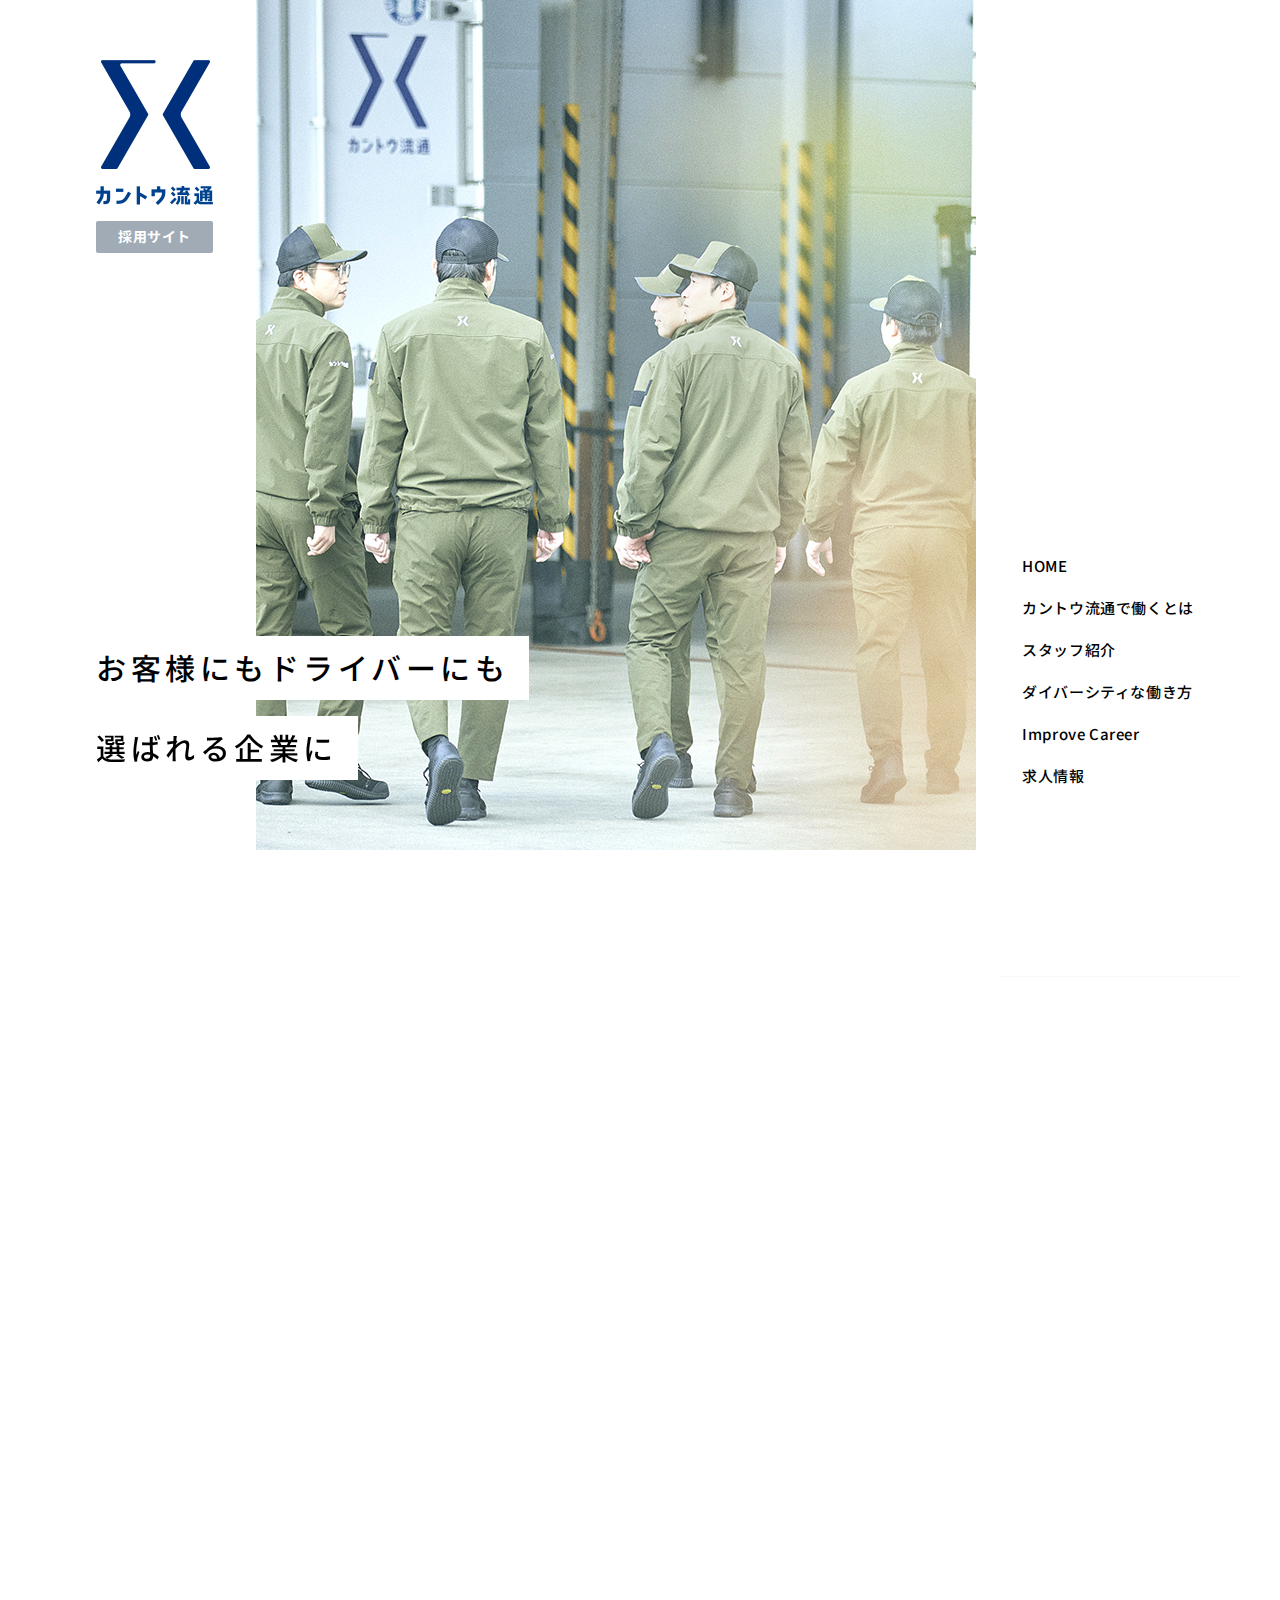
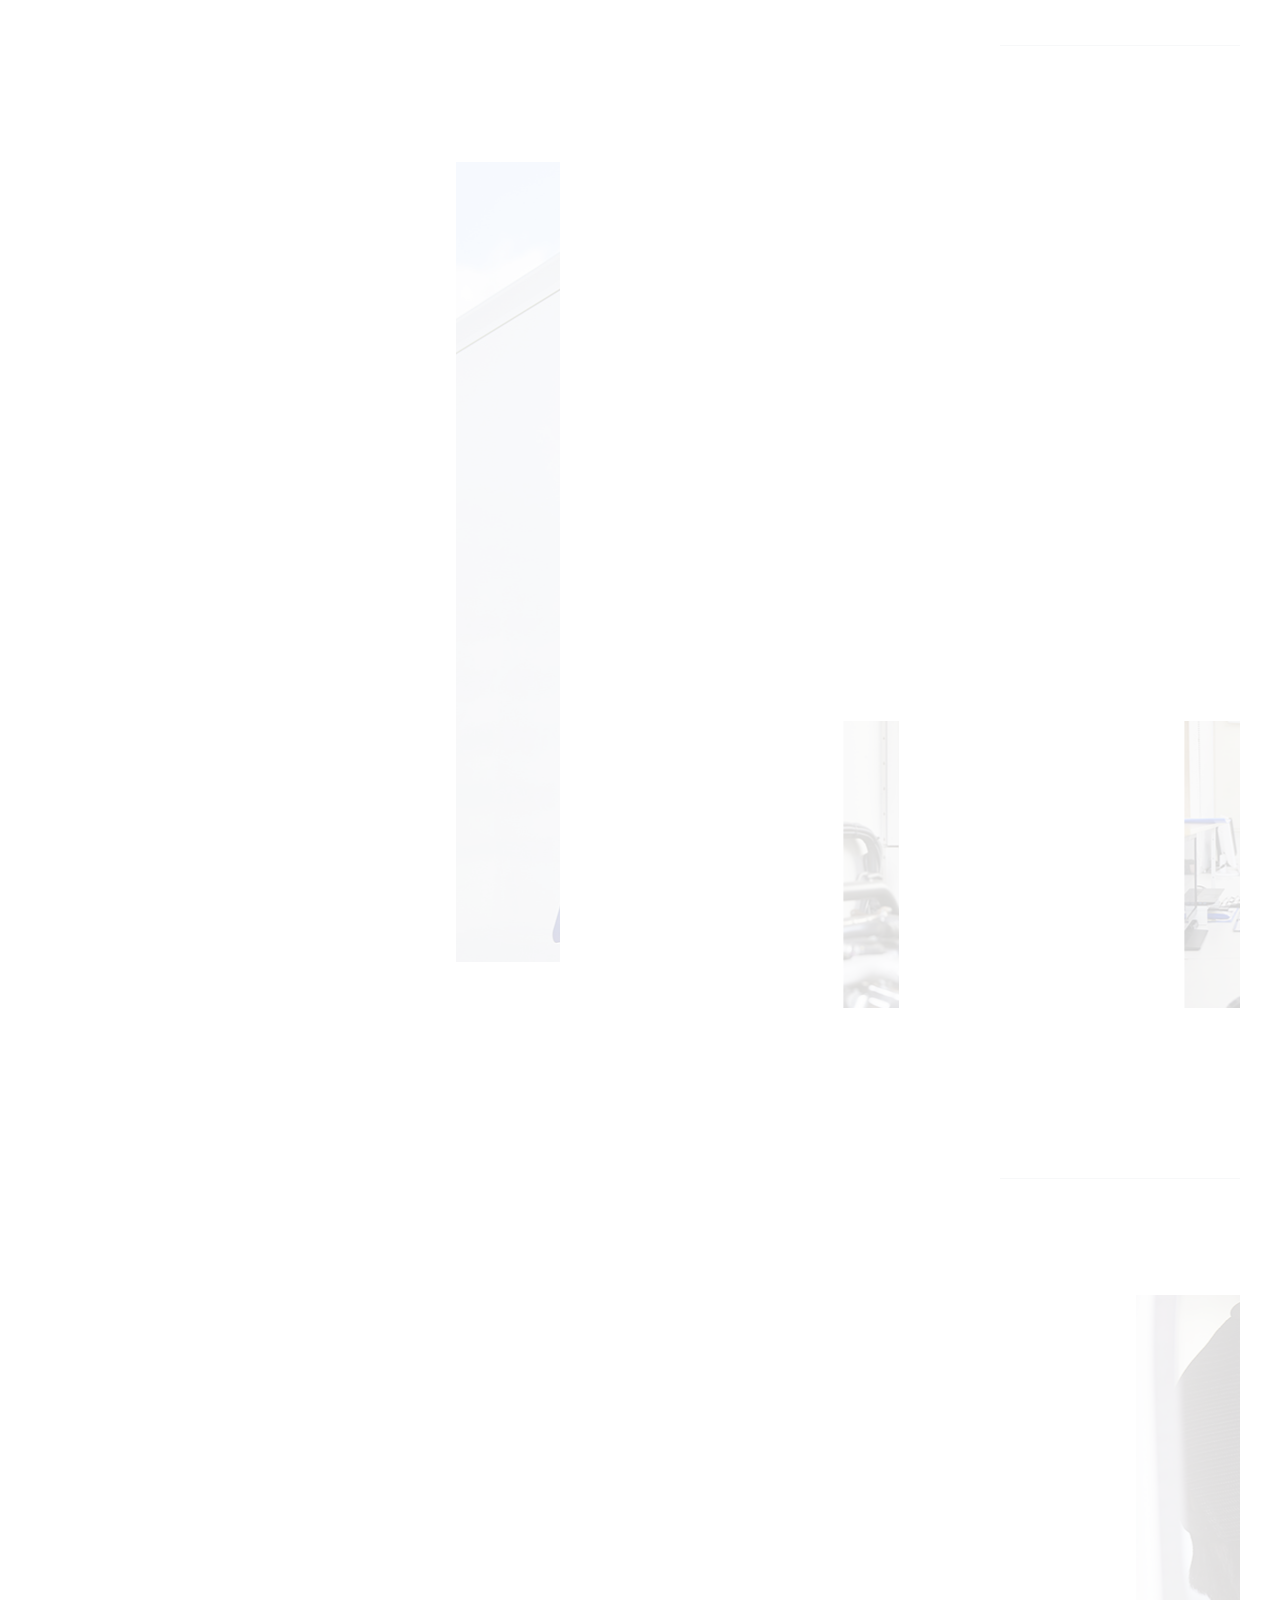
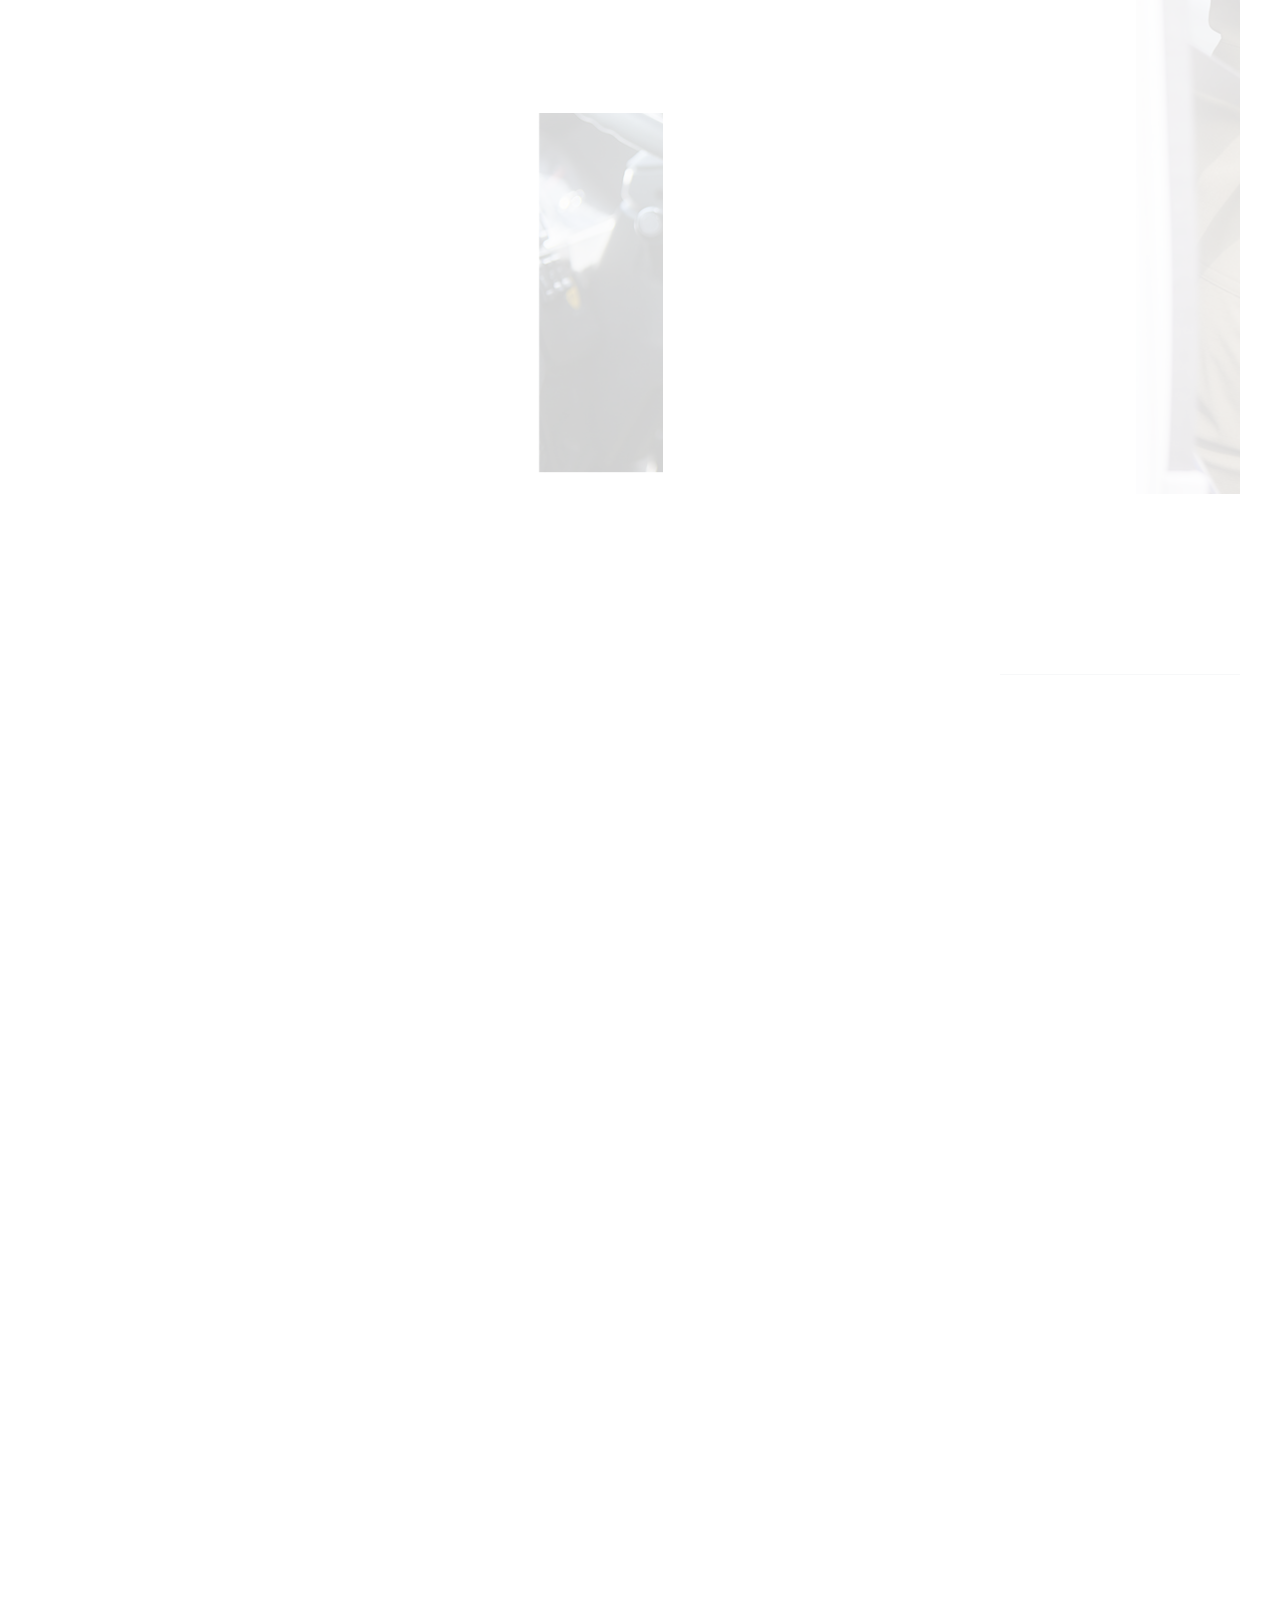
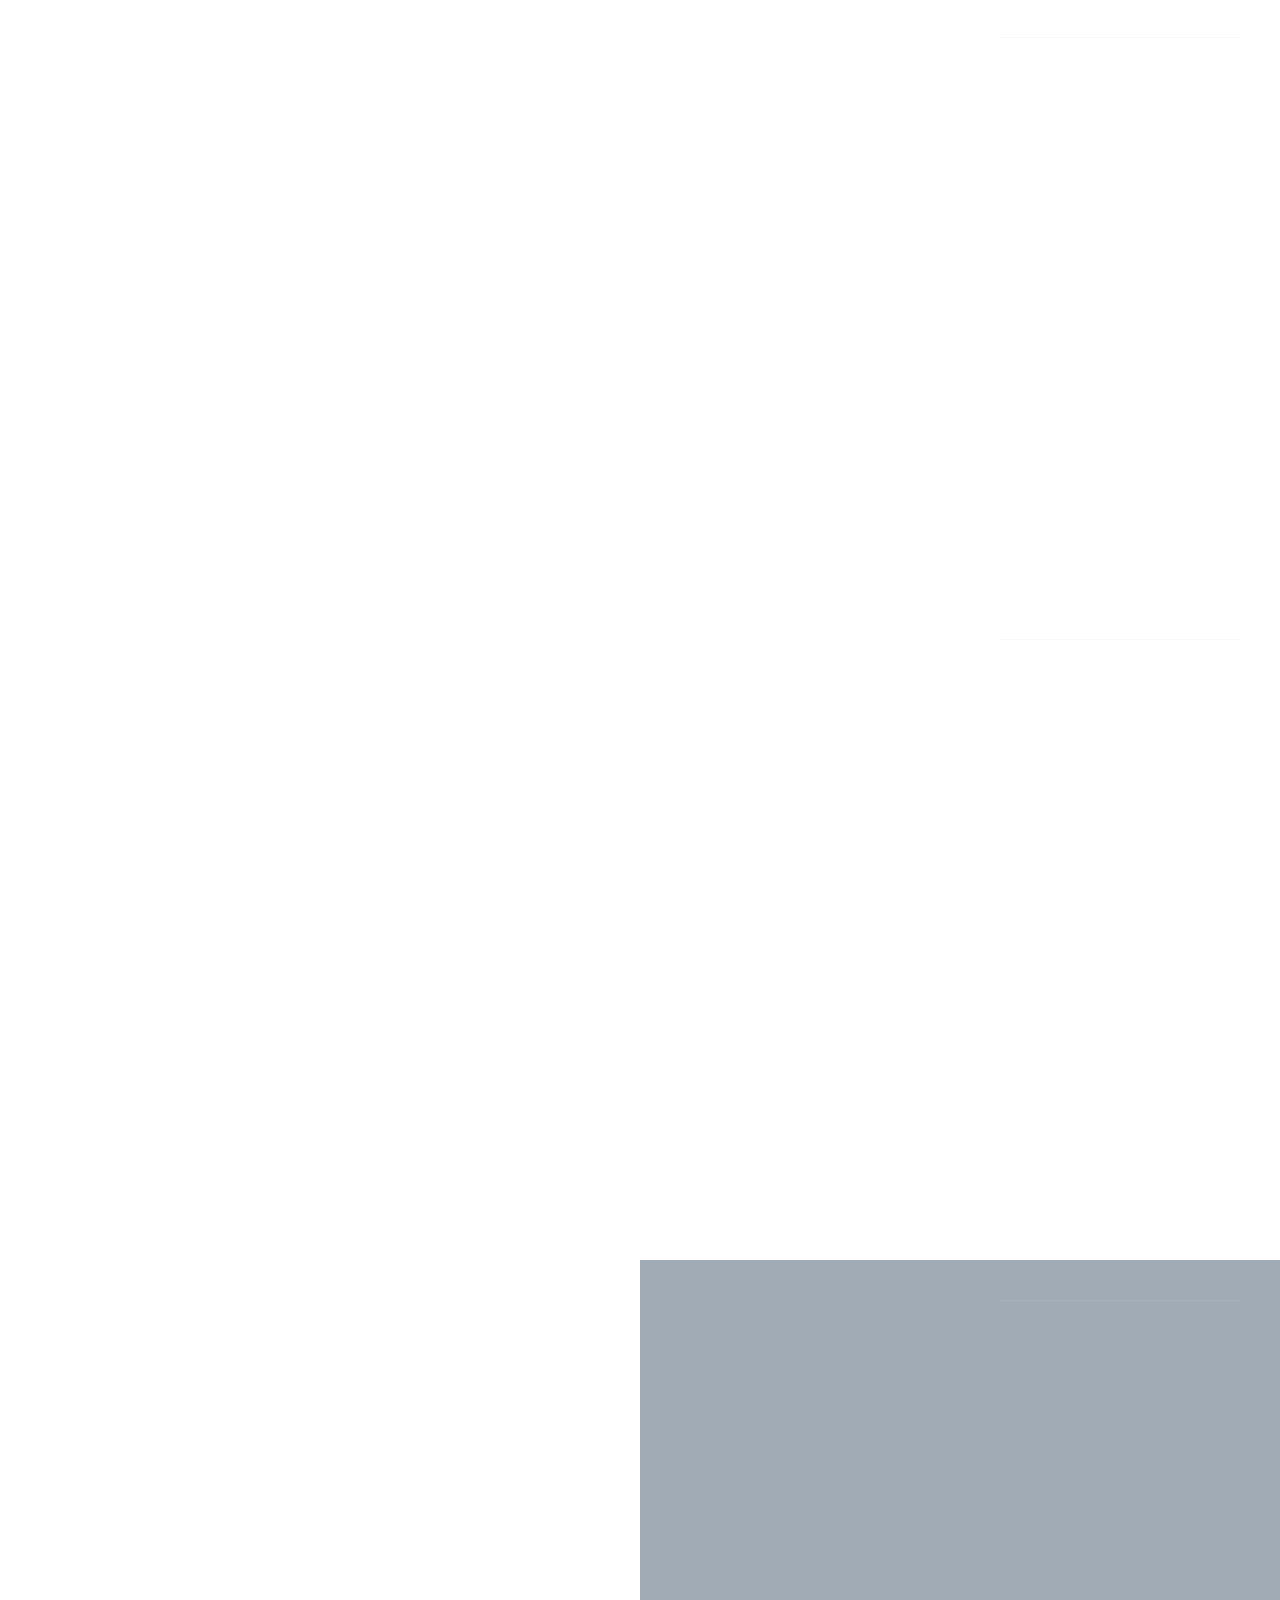
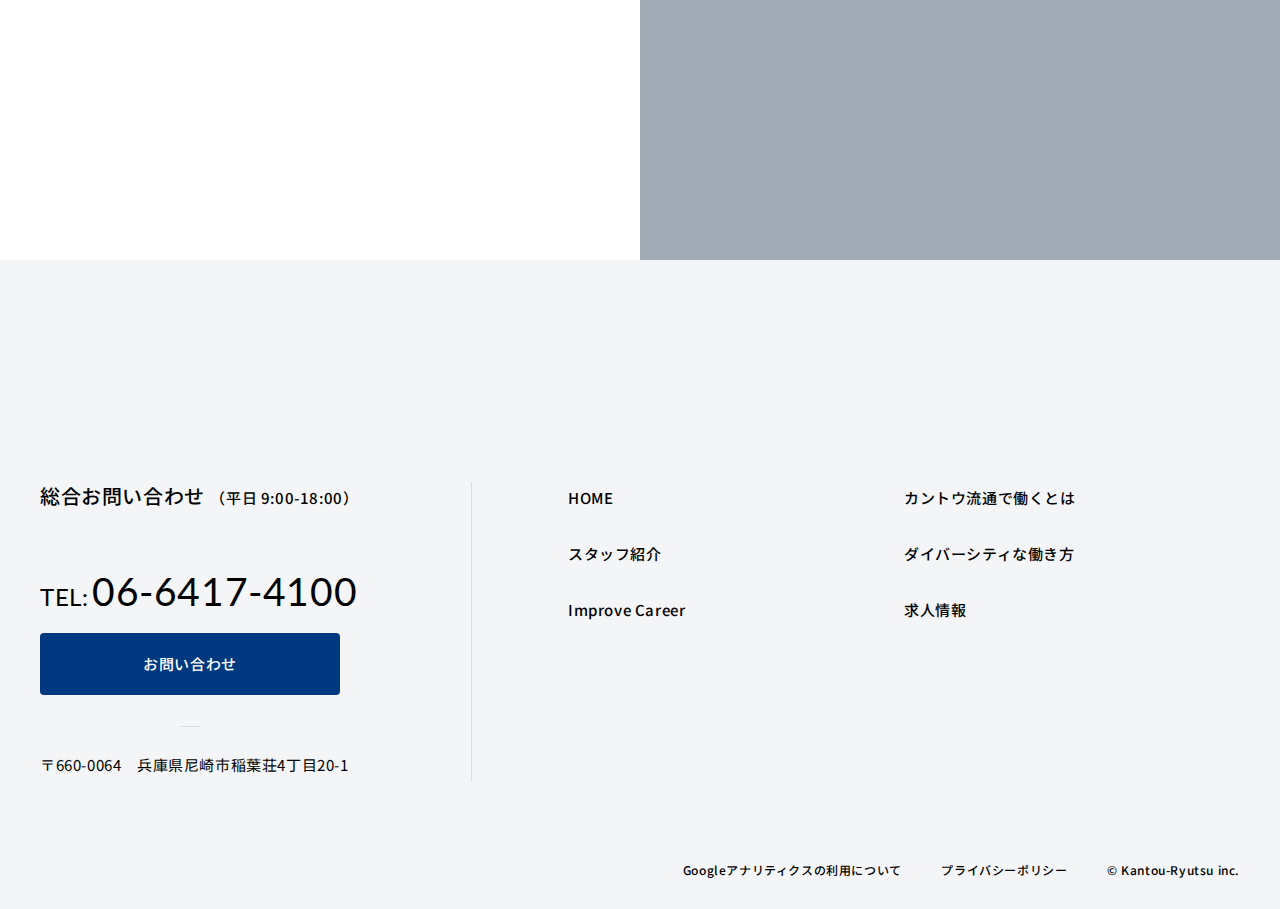
==== commit 6e6d0298: "aaa" ====
--- a/index.htm
+++ b/index.htm
@@ -68,7 +68,9 @@
       <div class="header__wrap">
         <div class="logo-holder">
           <div class="logo">
-            <img class="ofi" src="img/common/logo_fixed_hd.png" alt="カントウ流通 採用サイト">
+            <a href="index.htm">
+              <img class="ofi" src="img/common/logo_fixed_hd.png" alt="カントウ流通 採用サイト">
+            </a>
           </div>
         </div>
         <nav class="nav">
@@ -99,7 +101,7 @@
     <!-- /固定ヘッダー-->
 
     <!-- ハンバーガー（共通） -->
-    <div class="d-btn u-spOnly">
+    <div class="d-btn">
       <div class="d-btn__wrap">
         <span></span>
         <span></span>
--- a/css/style.css
+++ b/css/style.css
@@ -3086,6 +3086,10 @@
   margin-top: 10px;
   font-weight: 500;
 }
+.pageTop img {
+  width: 27px;
+  height: 12px;
+}
 
 .js-scroll .pageTop {
   opacity: 1;
@@ -3147,14 +3151,22 @@
   }
 }
 .header__wrap .logo-holder .logo {
-  width: 204px;
+  width: 210px;
 }
 @media screen and (max-width: 768px) {
   .header__wrap .logo-holder .logo {
-    width: 102px;
-  }
-}
-@media screen and (max-width: 768px) {
+    width: 105px;
+  }
+}
+@media screen and (min-width: 769px) {
+  .header__wrap .logo-holder .logo a {
+    transition: opacity 0.4s;
+  }
+  .header__wrap .logo-holder .logo a:hover {
+    opacity: 0.8;
+  }
+}
+@media screen and (max-width: 1200px) {
   .header__wrap .nav {
     display: none;
   }
@@ -3188,14 +3200,25 @@
   position: fixed;
   top: 0;
   right: 0;
-  width: 70px;
-  height: 70px;
+  width: 120px;
+  height: 120px;
   display: flex;
   justify-content: center;
   align-items: center;
   flex-shrink: 0;
   cursor: pointer;
   z-index: 101;
+}
+@media screen and (min-width: 1201px) {
+  .d-btn {
+    display: none;
+  }
+}
+@media screen and (max-width: 768px) {
+  .d-btn {
+    width: 70px;
+    height: 70px;
+  }
 }
 .d-btn.js-open .d-btn__wrap span:nth-child(1) {
   transform: rotate(-45deg);
@@ -3273,11 +3296,6 @@
   transition: transform 400ms cubic-bezier(0.61, 1, 0.88, 1);
   transform: translateX(100%);
 }
-@media screen and (min-width: 769px) {
-  .d-menuOverlay .d-menu {
-    margin-right: 60px;
-  }
-}
 @media screen and (max-width: 480px) {
   .d-menuOverlay .d-menu {
     padding-top: 100px;
@@ -3297,7 +3315,7 @@
   display: flex;
   justify-content: space-between;
   align-items: center;
-  padding: 19px 6.6vw;
+  padding: 19px 3.6vw;
   font-size: 1.2rem;
 }
 @media screen and (min-width: 769px) {
@@ -3308,60 +3326,10 @@
     opacity: 0.7;
   }
 }
-.d-menuOverlay .d-menu .sns {
-  margin-top: 40px;
-  display: flex;
-  align-items: center;
-  justify-content: center;
-}
-@media screen and (max-width: 480px) {
-  .d-menuOverlay .d-menu .sns {
-    margin-top: 30px;
-  }
-}
-.d-menuOverlay .d-menu .sns__ttl {
-  text-transform: uppercase;
-  color: #fff;
-  font-size: 1.4rem;
-  font-weight: 700;
-  margin-right: 13px;
-}
-.d-menuOverlay .d-menu .sns__icons {
-  display: flex;
-  align-items: center;
-}
-.d-menuOverlay .d-menu .sns__icons__item {
-  width: 40px;
-  height: 40px;
-}
-.d-menuOverlay .d-menu .sns__icons__item:not(:last-child) {
-  margin-right: 10px;
-}
-.d-menuOverlay .d-menu .sns__icons__item .link {
-  display: flex;
-  align-items: center;
-  justify-content: center;
-  width: 100%;
-  height: 100%;
-  border-radius: 99px;
-  border: 1px solid rgba(255, 255, 255, 0.15);
-}
-@media screen and (min-width: 769px) {
-  .d-menuOverlay .d-menu .sns__icons__item .link {
-    transition: opacity 300ms cubic-bezier(0.61, 1, 0.88, 1);
-  }
-  .d-menuOverlay .d-menu .sns__icons__item .link:hover {
-    opacity: 0.8;
-  }
-}
-.d-menuOverlay .d-menu .sns__icons__item .link.-fb .icon .img-box {
-  padding-top: 93%;
-}
-.d-menuOverlay .d-menu .sns__icons__item .link .icon {
-  width: 20px;
-}
-.d-menuOverlay .d-menu .sns__icons__item .link .icon .img-box {
-  padding-top: 100%;
+@media screen and (max-width: 768px) {
+  .d-menuOverlay .d-menu .pages__list__item .link {
+    padding: 19px 6.6vw;
+  }
 }
 
 /* ============================================
@@ -3380,6 +3348,8 @@
   transform: translateY(100%);
   margin: 0 auto;
   margin-bottom: -40px;
+  position: relative;
+  z-index: 5;
 }
 @media screen and (max-width: 768px) {
   .footer__recruit .recruit__head {
@@ -3422,6 +3392,11 @@
 @media screen and (max-width: 1200px) {
   .footer__recruit .recruit__body .txt-holder .wrap {
     margin: 32px auto;
+  }
+}
+@media all and (-ms-high-contrast: none) {
+  .footer__recruit .recruit__body .txt-holder .wrap {
+    margin: 0;
   }
 }
 .footer__recruit .recruit__body .txt-holder .lead {
@@ -3625,17 +3600,28 @@
     margin-right: 8%;
   }
 }
+@media all and (-ms-high-contrast: none) {
+  .footer__body__nav .nav__list__item {
+    flex: 0 0 45%;
+  }
+}
 .footer__gaList {
   margin-top: 72px;
   display: flex;
   justify-content: flex-end;
   align-items: flex-start;
 }
+@media screen and (max-width: 1200px) {
+  .footer__gaList {
+    margin-right: 56px;
+  }
+}
 @media screen and (max-width: 768px) {
   .footer__gaList {
     display: block;
     margin-top: 32px;
     text-align: center;
+    margin-right: 0;
   }
 }
 .footer__gaList__item {
@@ -3662,7 +3648,7 @@
 // ==========================================*/
 .front-page .c-top-txt {
   font-size: 3.6rem;
-  line-height: 2;
+  line-height: 1.7;
 }
 @media screen and (max-width: 1200px) {
   .front-page .c-top-txt {
@@ -3709,6 +3695,7 @@
   .front-page .mainVisual__logo {
     left: 20px;
     top: -36px;
+    z-index: 5;
   }
 }
 .front-page .mainVisual__logo .logo-holder {
@@ -3831,6 +3818,7 @@
   display: flex;
   justify-content: center;
   align-items: flex-end;
+  margin-bottom: 48px;
 }
 @media screen and (max-width: 1200px) {
   .front-page .mainVisual__nav {
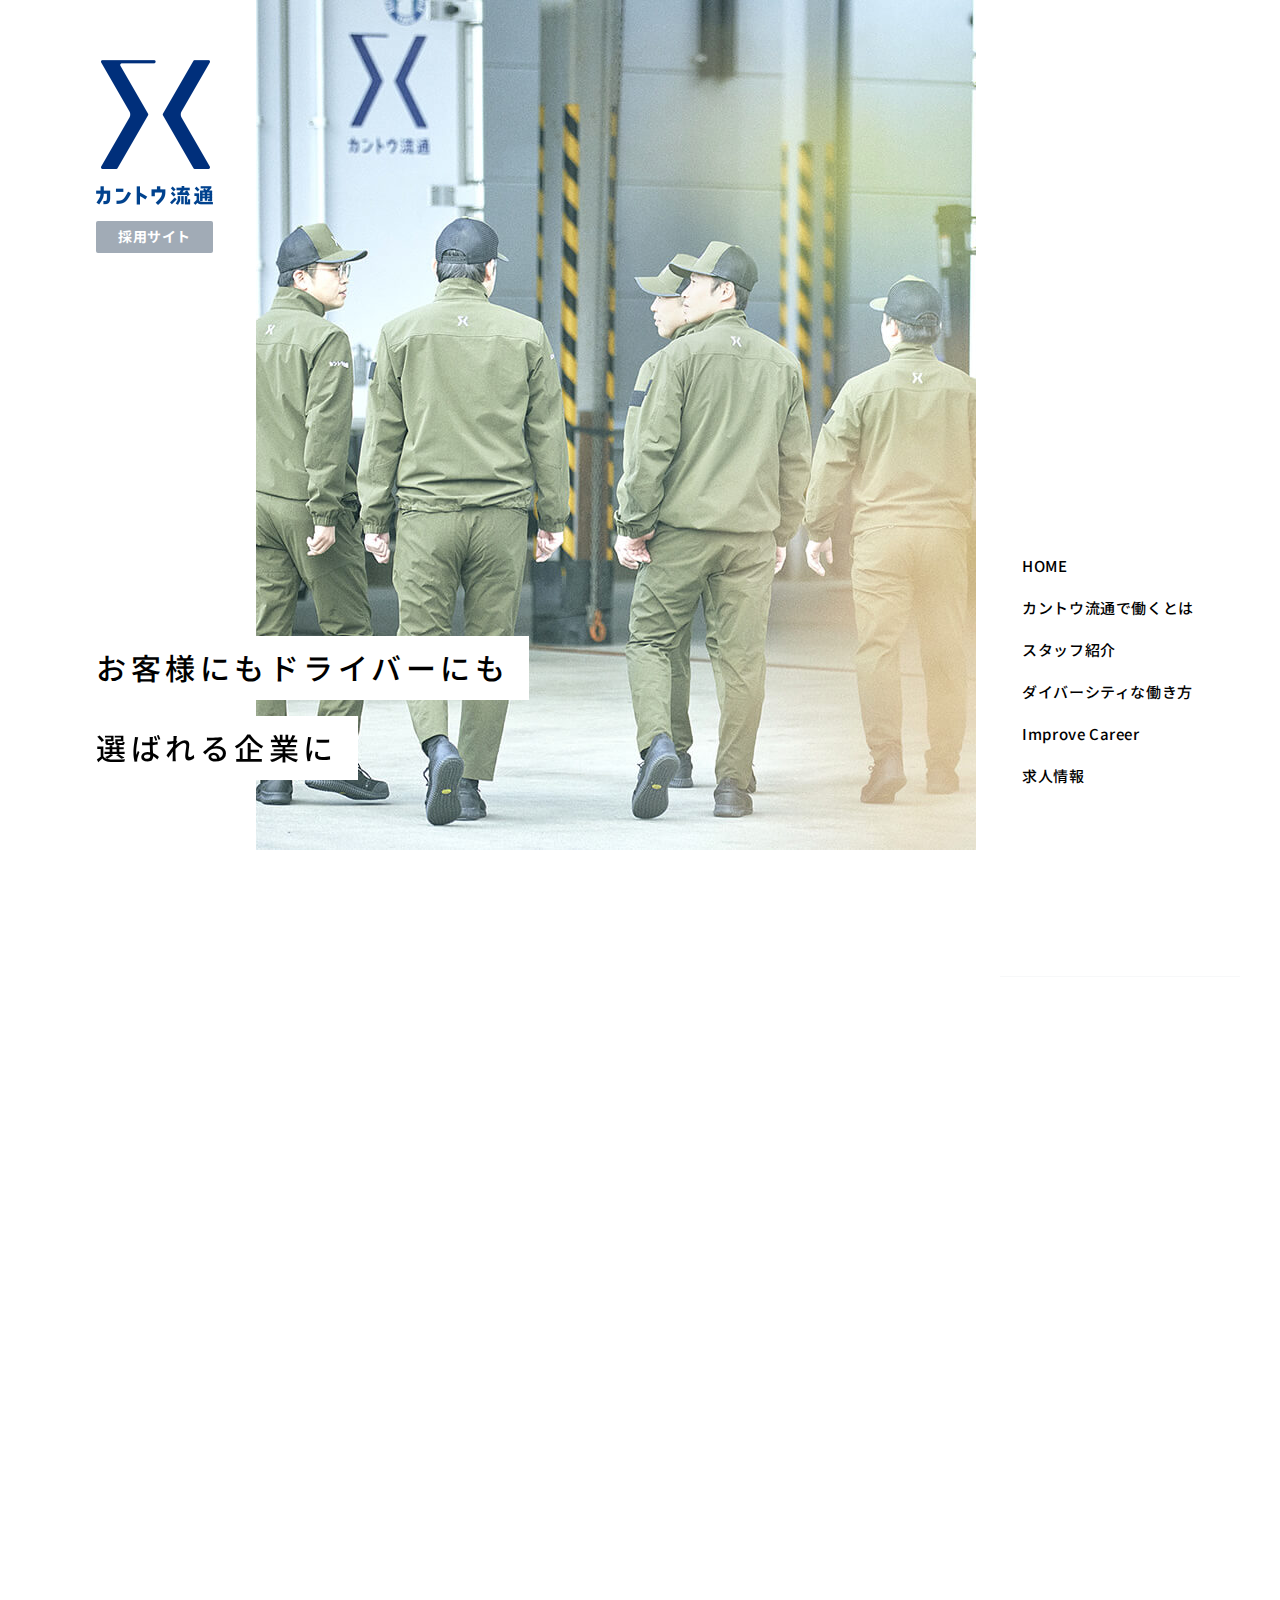
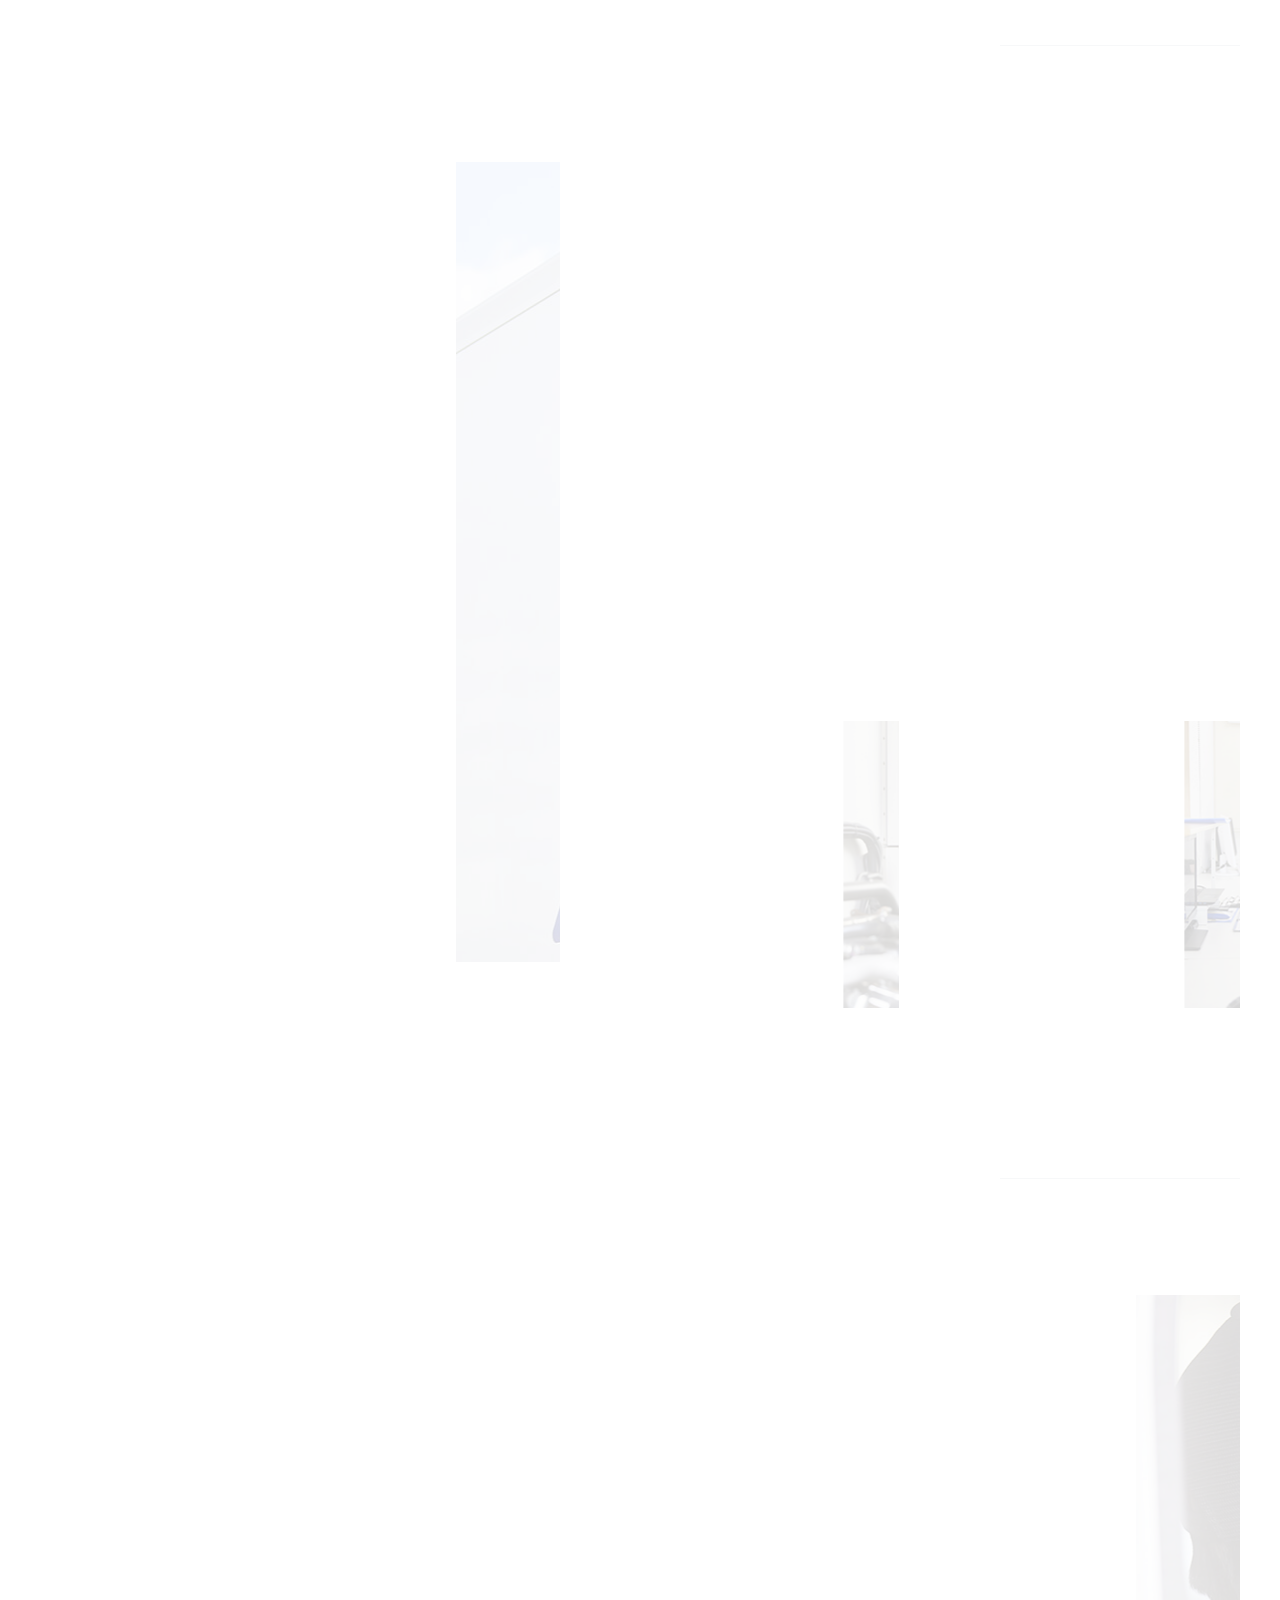
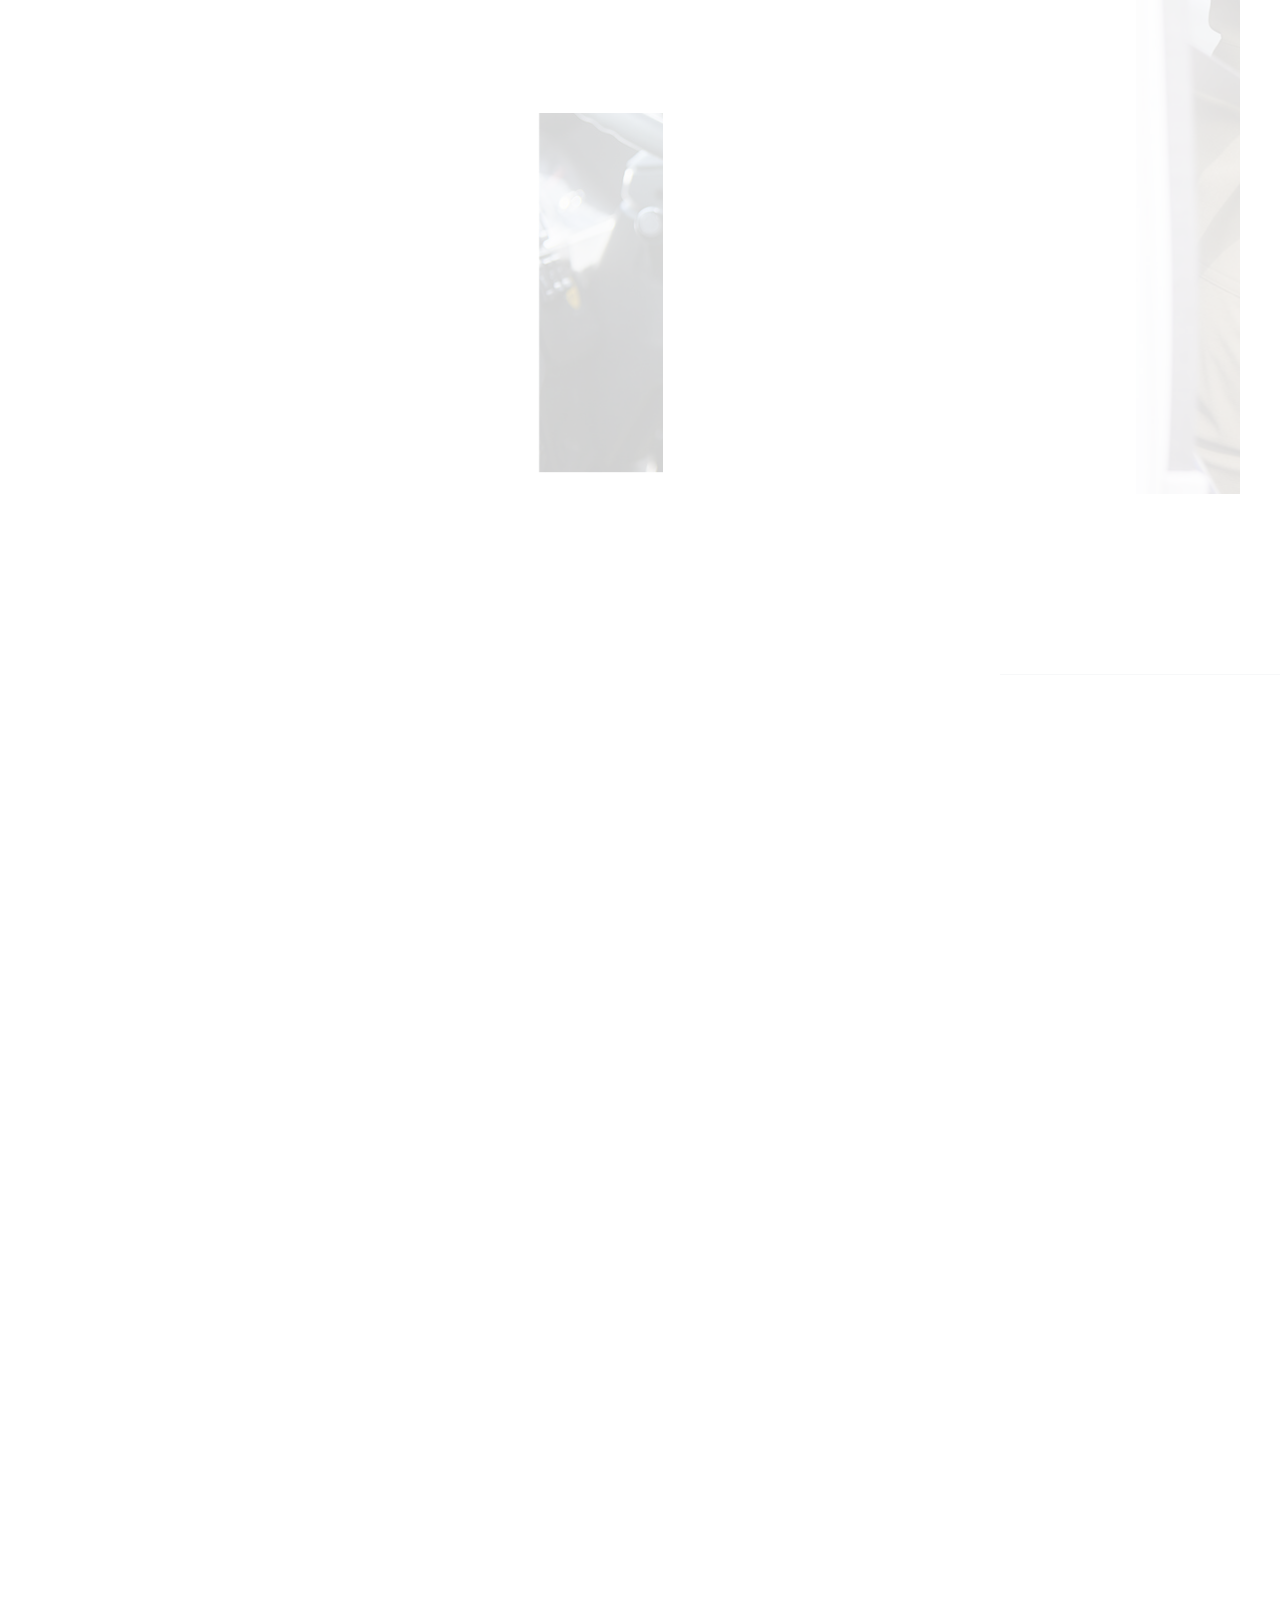
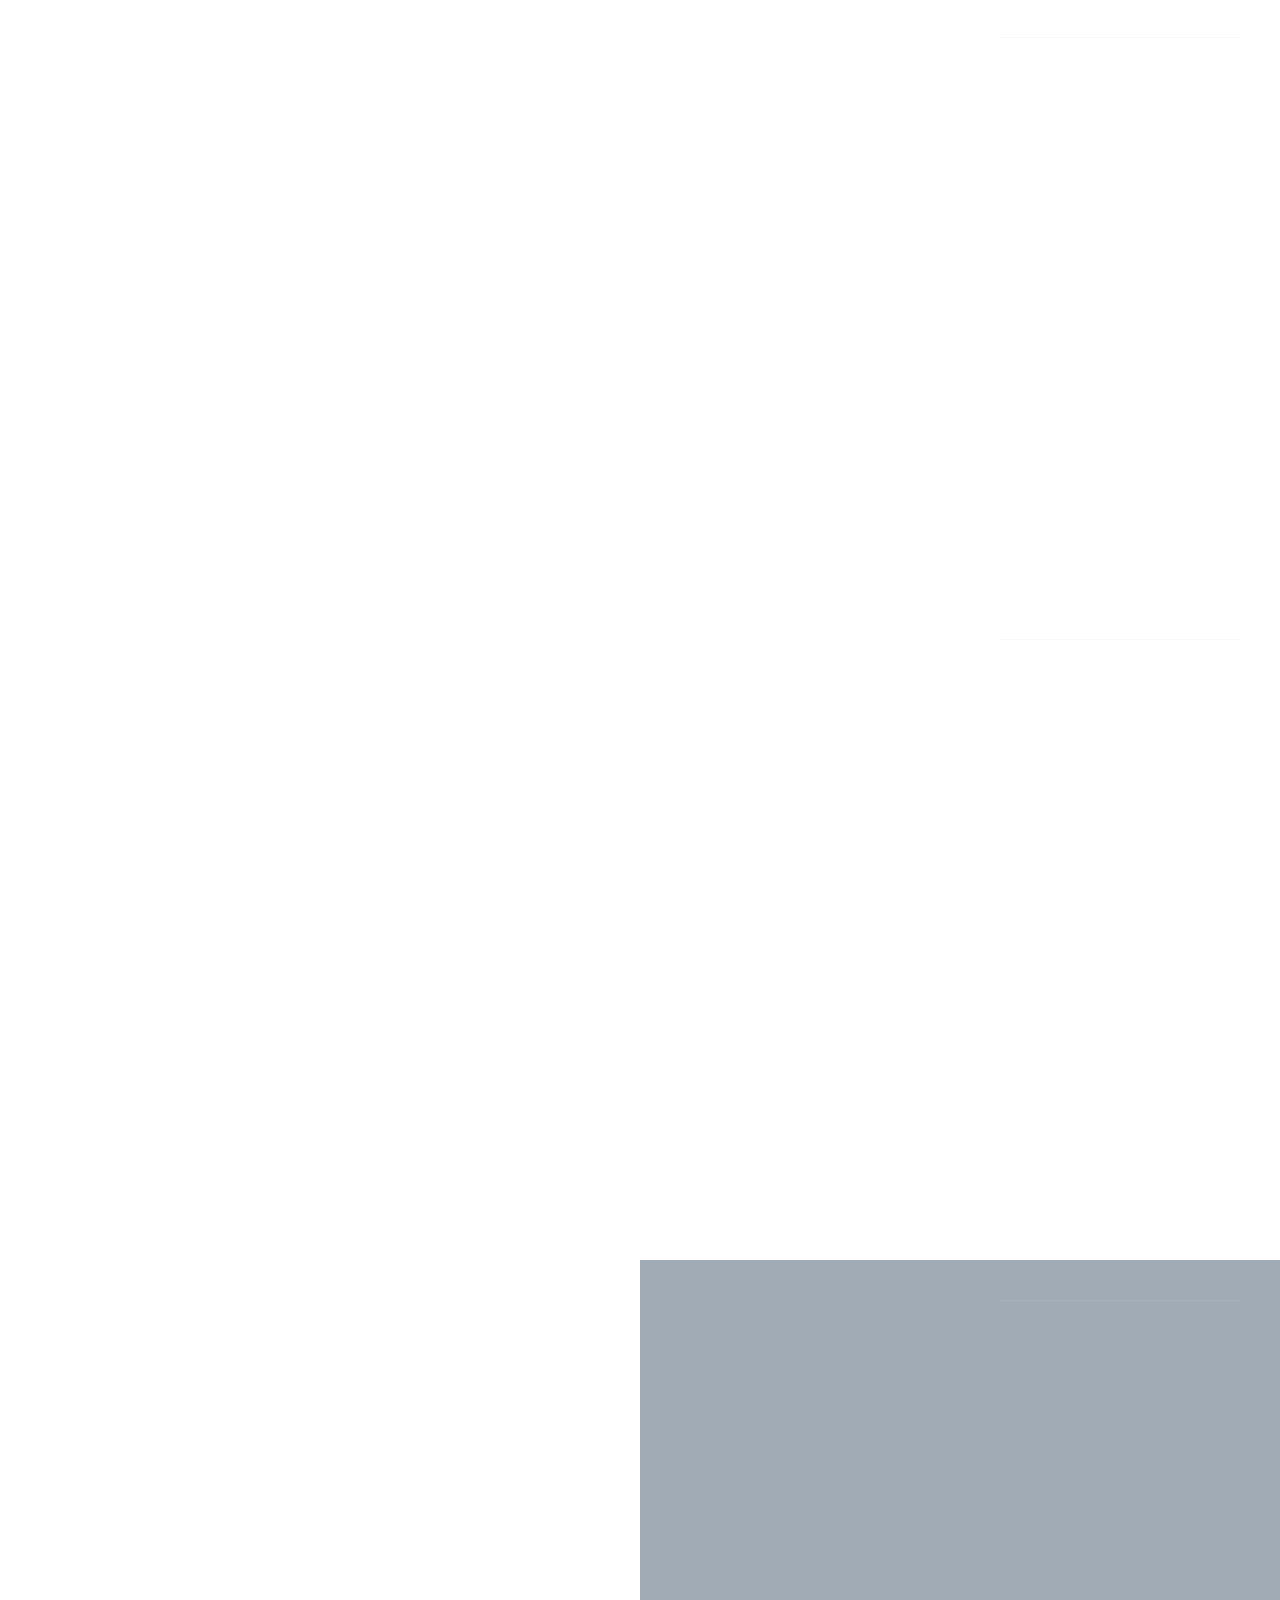
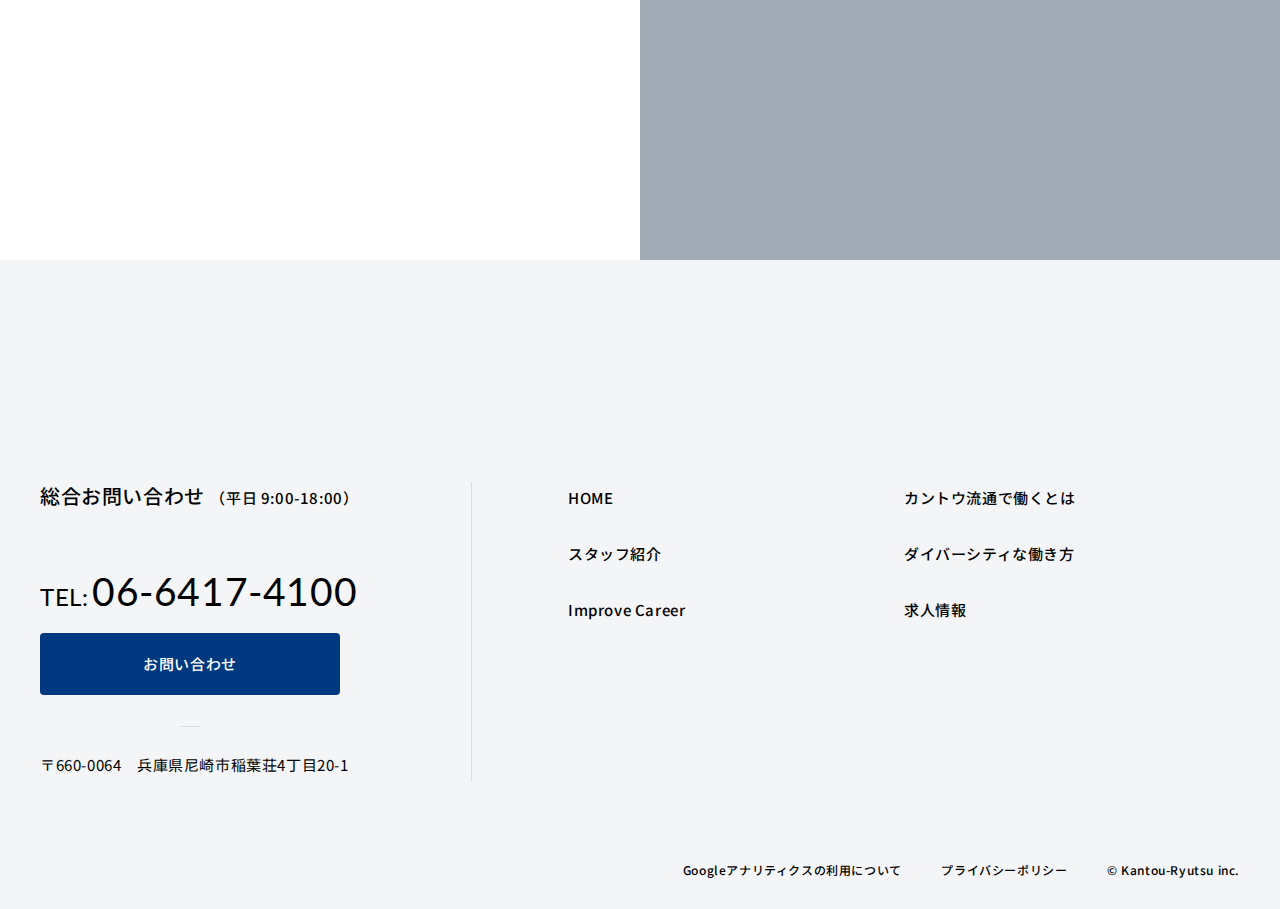
==== commit a3785c24: "aaa" ====
--- a/index.htm
+++ b/index.htm
@@ -374,103 +374,7 @@
         </div>
       </section>
 
-      <!-- インタビュー -->
-      <section class="sec__interview">
-        <div class="interview">
-          <div class="interview__inner innerWrap">
-            <div class="interview__head">
-              <div class="c-ttl01">
-                <span class="c-ttl01__line anime -slideIn-r-80p"></span>
-                <h2 class="c-ttl01__eng anime -fadeIn">Interview</h2>
-              </div>
-            </div>
-            <div class="interview__body">
-              <div class="head">
-                <p class="ttl c-top-txt anime -fadeIn">インタビュー</p>
-                <div class="c-more-btn anime -fadeIn">
-                  <a href="interview_l.htm">一覧を見る</a>
-                </div>
-              </div>
-              <div class="body">
-                <ul class="interview__list">
-                  <li class="interview__list__item anime -fadeIn">
-                    <a href="#">
-                      <div class="img-holder">
-                        <div class="img">
-                          <img src="img/index/interview01.jpg" alt="人物イメージ" class="ofi" loading="lazy">
-                        </div>
-                      </div>
-                      <div class="txt-holder">
-                        <p class="lead">
-                          「長く安心して働ける職場」を選択
-                        </p>
-                        <div class="info">
-                          <div class="num-holder">
-                            <span class="staff">STAFF</span>
-                            <span class="num eng">01</span>
-                          </div>
-                          <div class="position-holder">
-                            <span class="position">小型・中型ドライバー</span>
-                            <span class="year">2018年3月入社</span>
-                          </div>
-                        </div>
-                      </div>
-                    </a>
-                  </li>
-                  <li class="interview__list__item anime -fadeIn">
-                    <a href="#">
-                      <div class="img-holder">
-                        <div class="img">
-                          <img src="img/index/interview02.jpg" alt="人物イメージ" class="ofi" loading="lazy">
-                        </div>
-                      </div>
-                      <div class="txt-holder">
-                        <p class="lead">
-                          「やる気が実る環境」を選択
-                        </p>
-                        <div class="info">
-                          <div class="num-holder">
-                            <span class="staff">STAFF</span>
-                            <span class="num eng">02</span>
-                          </div>
-                          <div class="position-holder">
-                            <span class="position">中型ドライバー</span>
-                            <span class="year">2016年5月入社</span>
-                          </div>
-                        </div>
-                      </div>
-                    </a>
-                  </li>
-                  <li class="interview__list__item anime -fadeIn">
-                    <a href="#">
-                      <div class="img-holder">
-                        <div class="img">
-                          <img src="img/index/interview03.jpg" alt="人物イメージ" class="ofi" loading="lazy">
-                        </div>
-                      </div>
-                      <div class="txt-holder">
-                        <p class="lead">
-                          「誇り」を選択
-                        </p>
-                        <div class="info">
-                          <div class="num-holder">
-                            <span class="staff">STAFF</span>
-                            <span class="num eng">03</span>
-                          </div>
-                          <div class="position-holder">
-                            <span class="position">大型ドライバー</span>
-                            <span class="year">2017年1月入社</span>
-                          </div>
-                        </div>
-                      </div>
-                    </a>
-                  </li>
-                </ul>
-              </div>
-            </div>
-          </div>
-        </div>
-      </section>
+      <!-- インタビュー ajax -->
 
       <!-- ダイバーシティな働き方 -->
       <section class="sec__common">
@@ -661,6 +565,50 @@
   <script src="js/vendor/swiper.min.js"></script>
   <script src="js/index.js"></script>
   <!-- /固有 -->
+
+   <!-- interview Ajax -->
+   <script>
+    jQuery(function () {
+      jQuery.ajax({
+        type: 'GET',
+        url: 'interview_ajax.htm?time=' + new Date().getTime(),
+        success: function (data) {
+
+          $target = $('.sec__workplace');
+          $target.after(data);
+          // js発火
+          objectFitImages('img.ofi');
+          scrollAnime();
+          loadActive();
+
+          // swiper
+          const newjobsSwiper = new Swiper('.newjobs__container', {
+
+            slidesPerView: 1,
+            spaceBetween: 12,
+            loop: true,
+            loopAdditionalSlides: 5,
+            speed: 500,
+            autoplay: {
+              delay: 3000
+            },
+
+            pagination: {
+              el: '.newjobs__pagination',
+              type: 'bullets'
+            },
+
+            navigation: {
+              nextEl: '.newjobs__button-next',
+              prevEl: '.newjobs__button-prev',
+            },
+
+          });
+        },
+      });
+    });
+  </script>
+  <!-- /interview Ajax -->
   <!-- /JavaScript -->
 
 </body>
--- a/css/style.css
+++ b/css/style.css
@@ -3987,6 +3987,7 @@
   background-color: #eceff5;
   opacity: 1;
   margin-right: 5px;
+  border-radius: 0;
 }
 .front-page .sec__newjobs .newjobs .swiper-pagination-bullet:last-child {
   margin-right: 0;
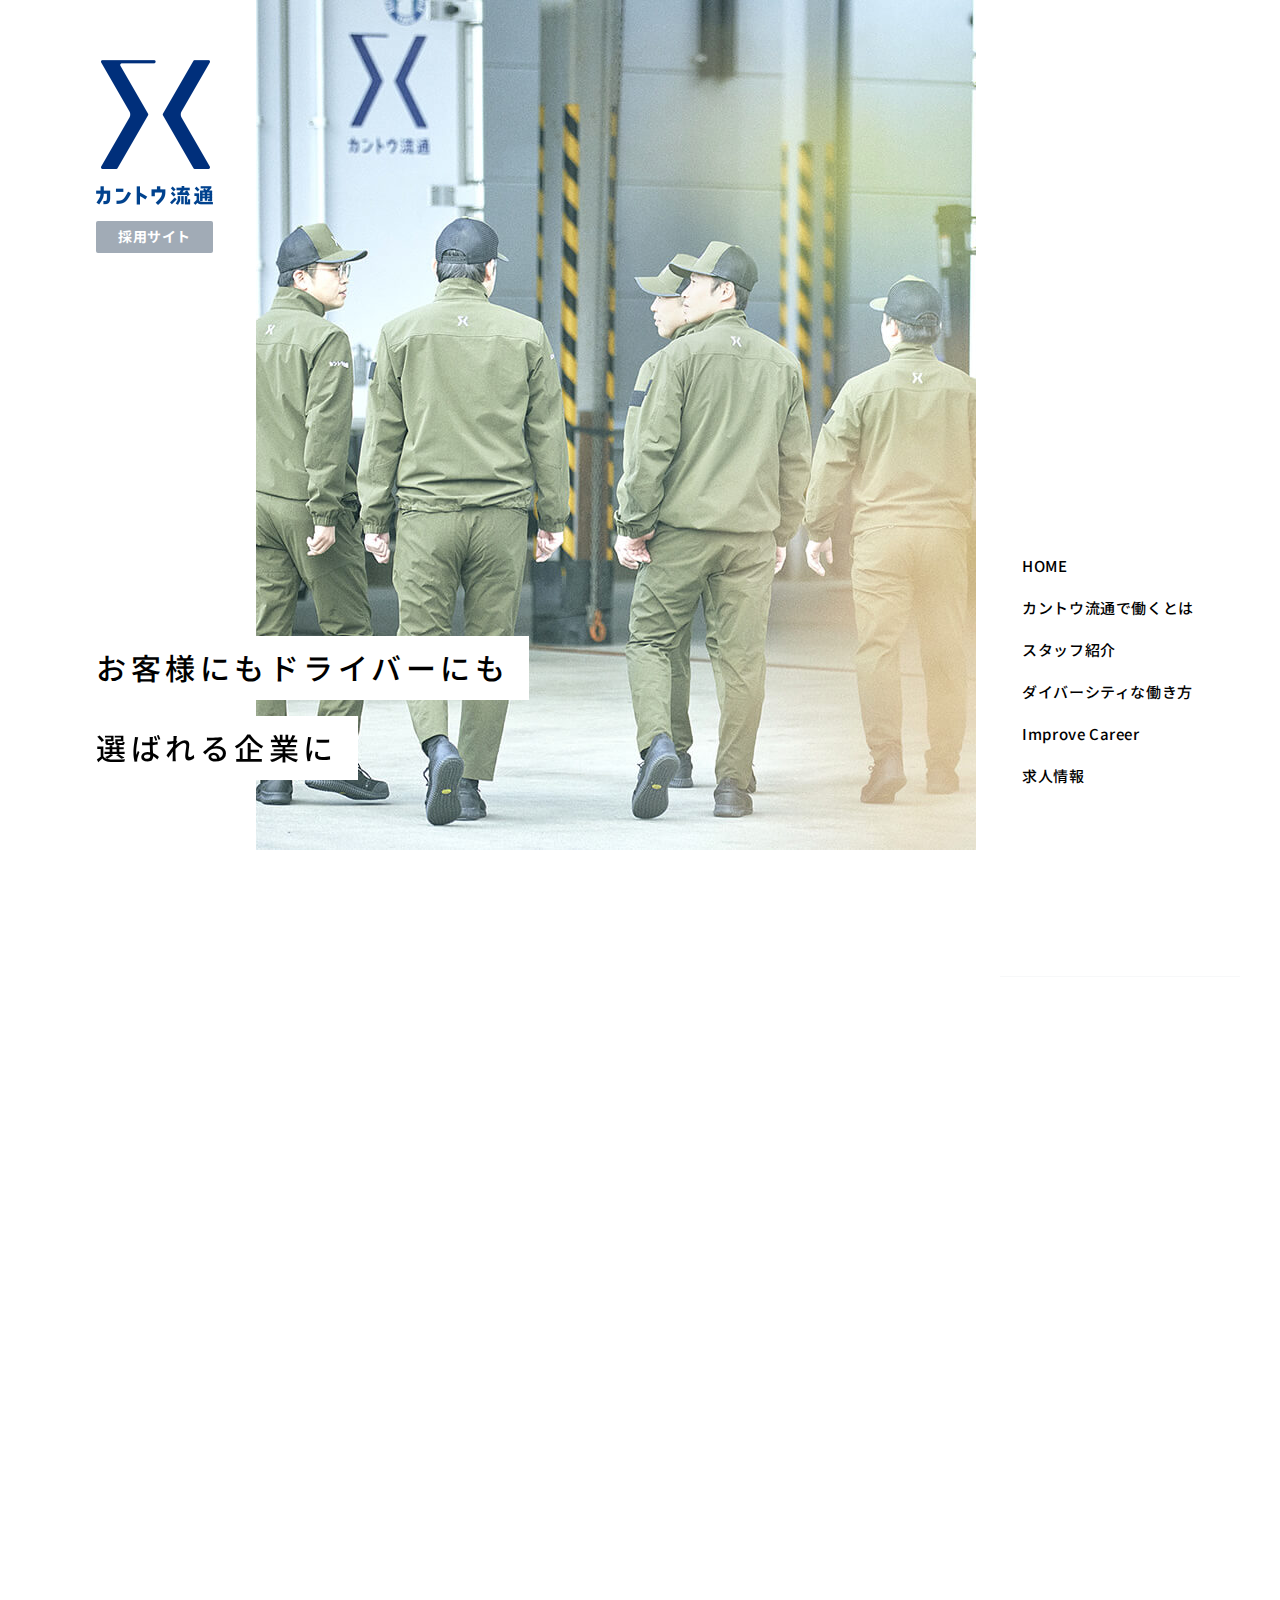
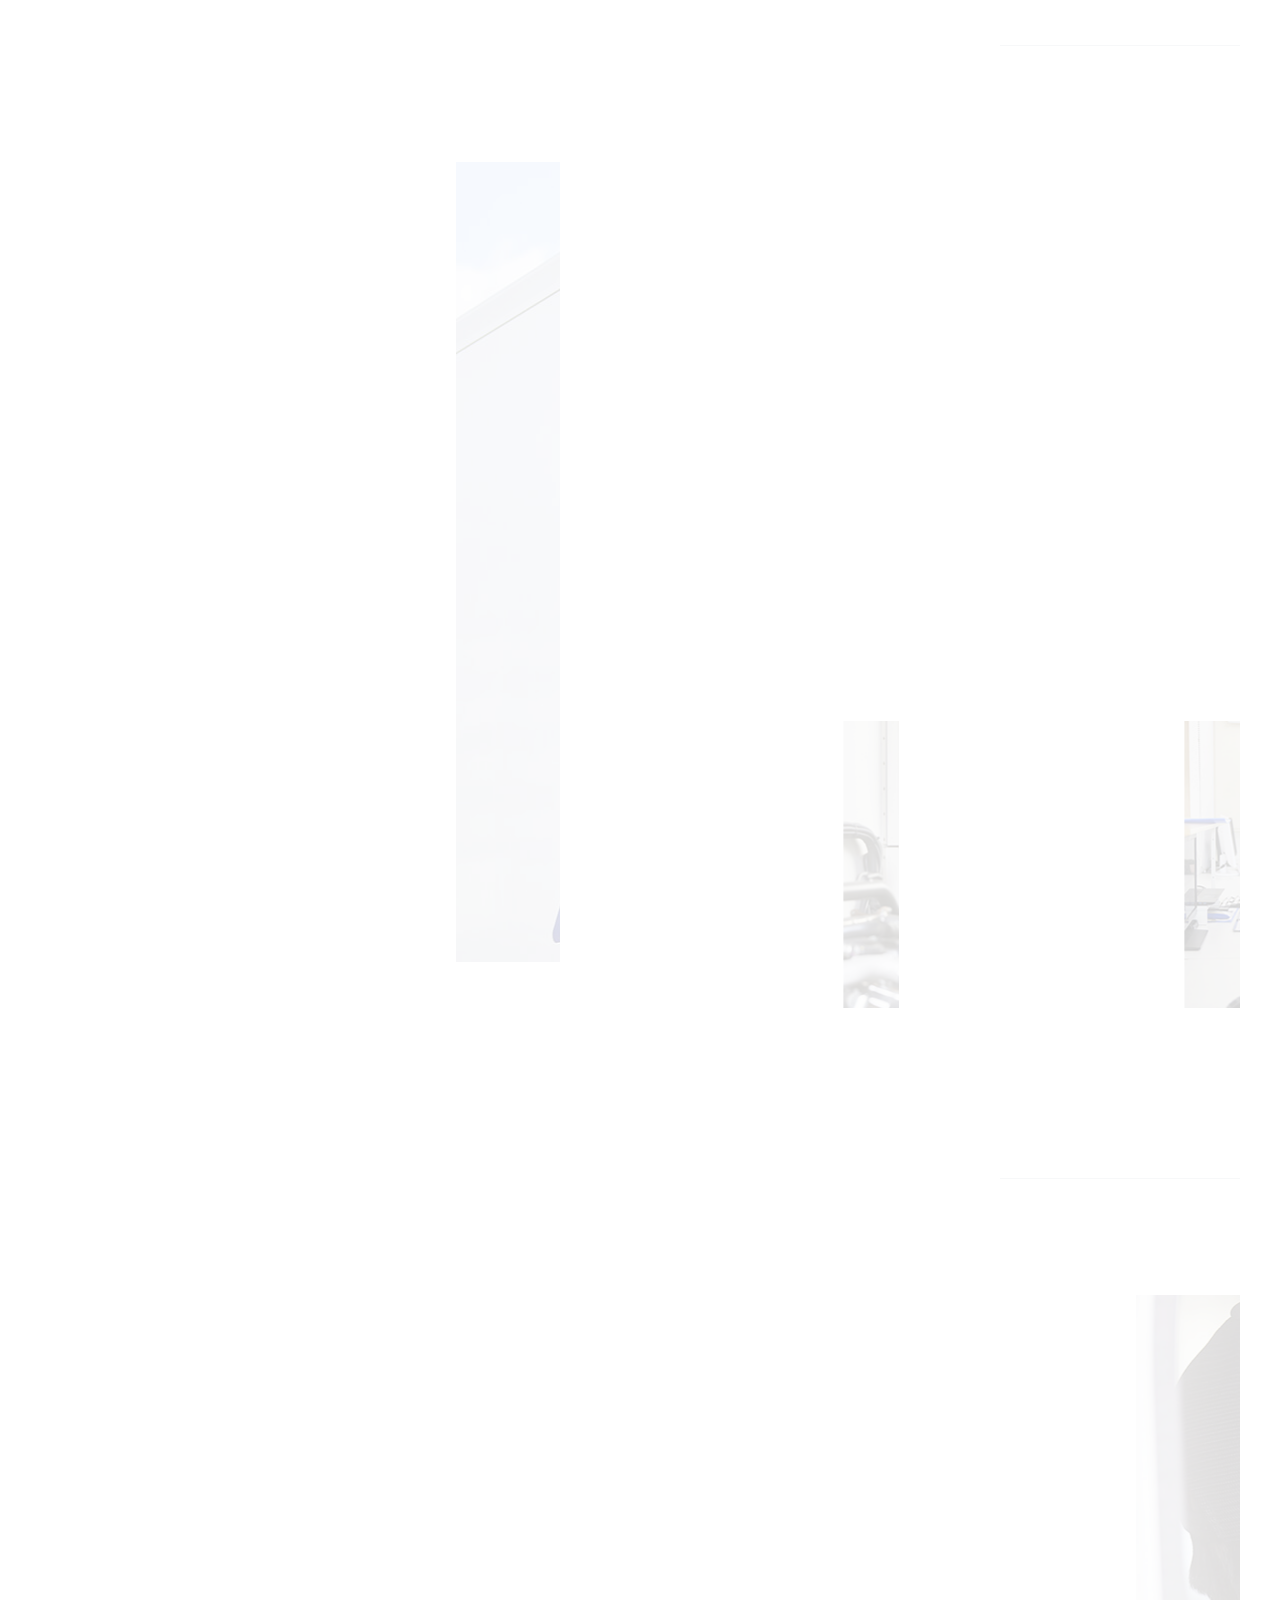
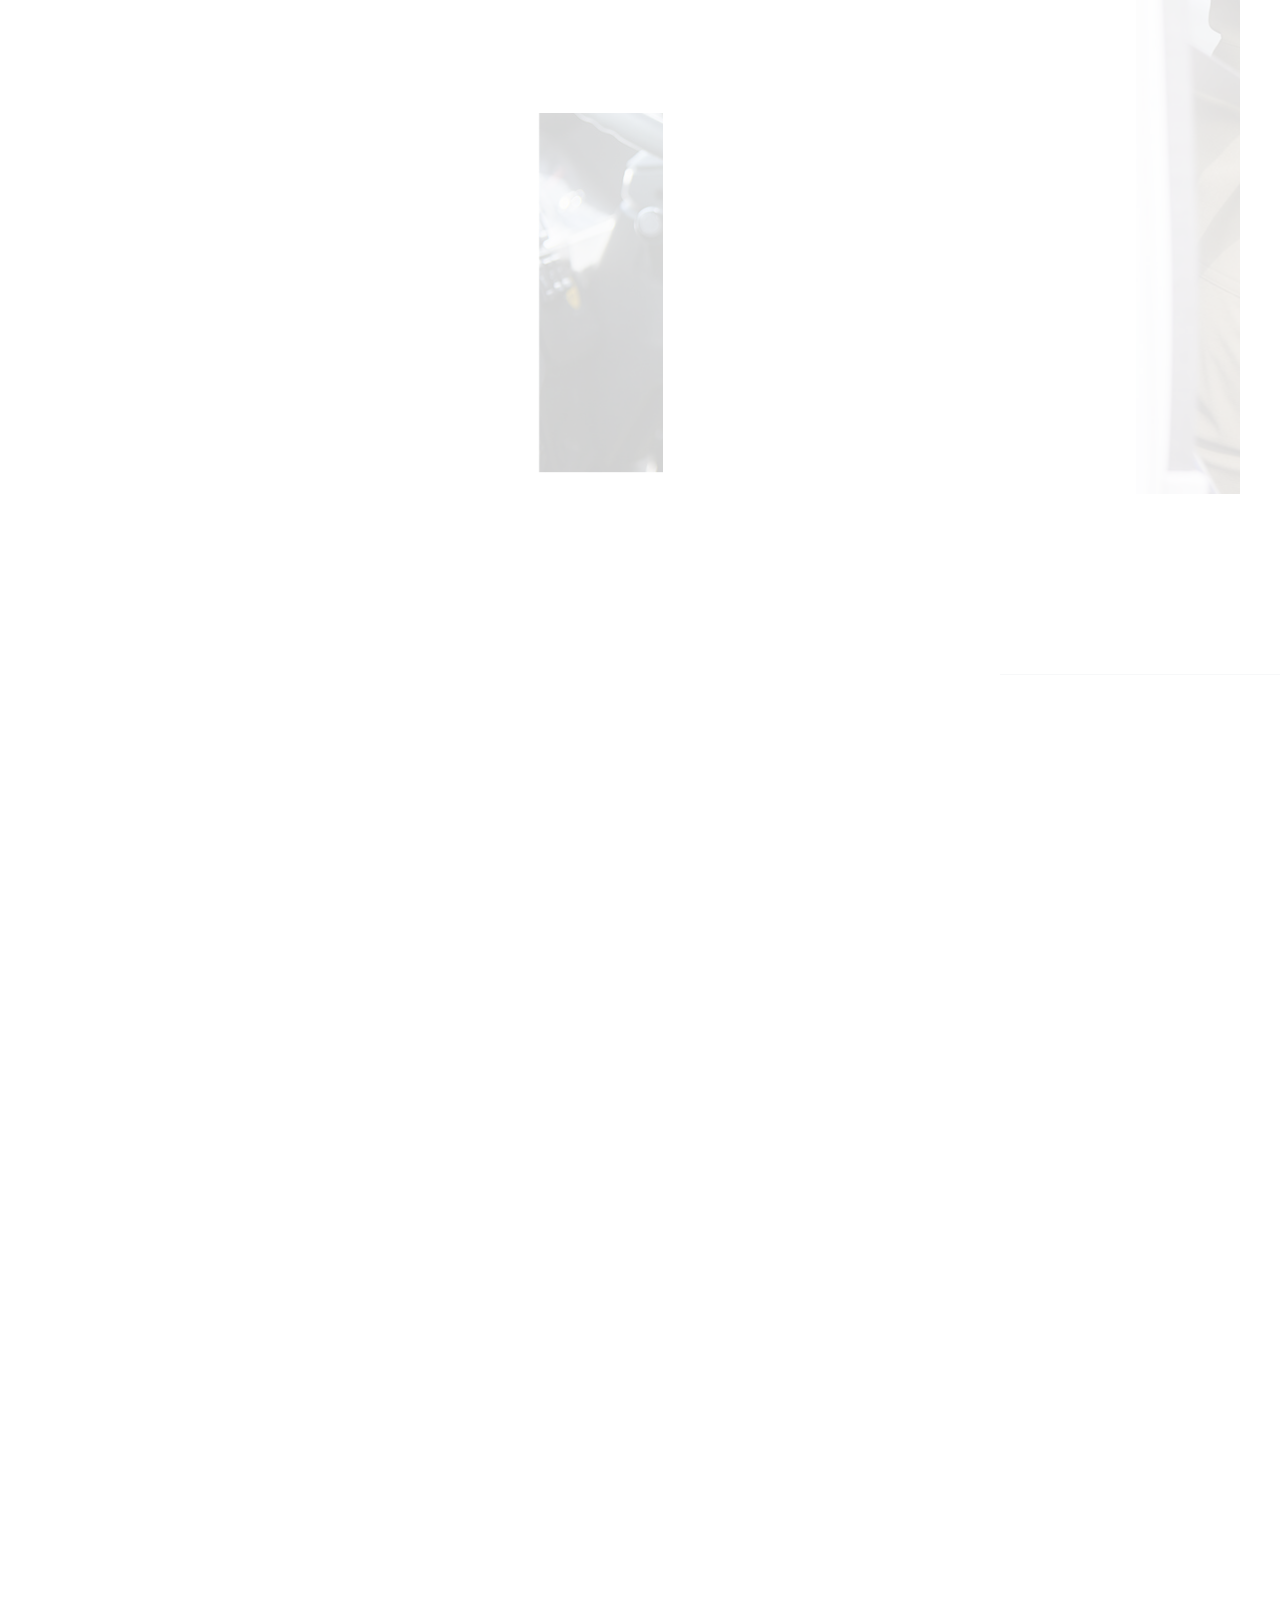
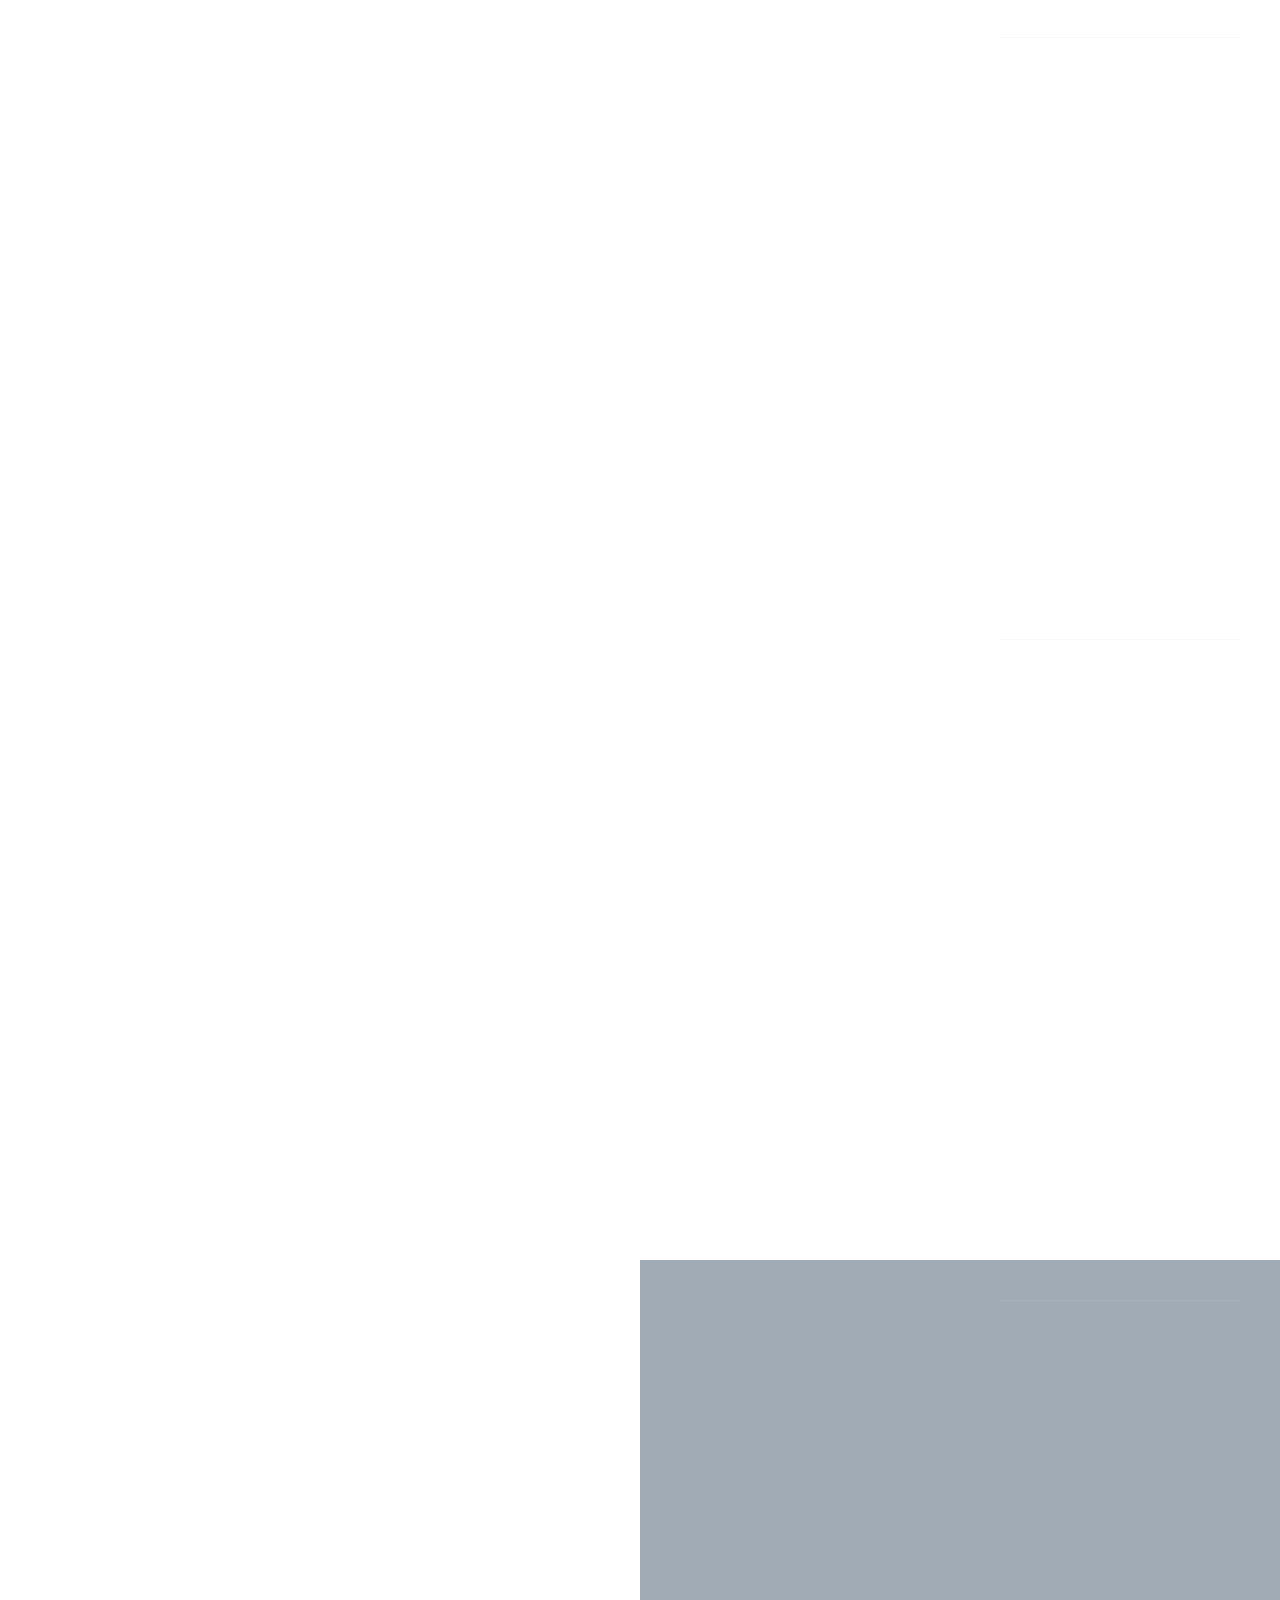
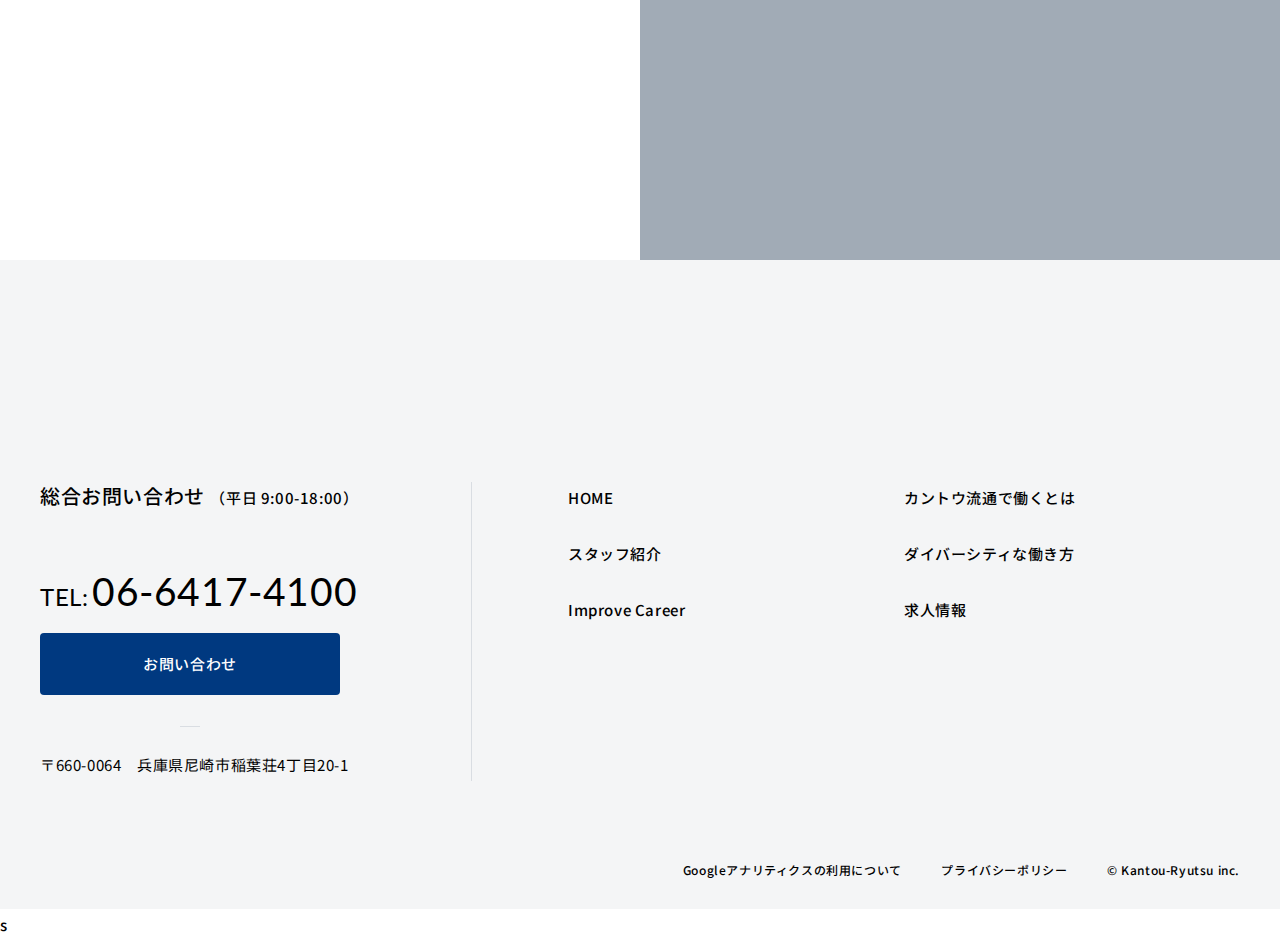
==== commit 3ba7efe1: "aaaa" ====
--- a/index.htm
+++ b/index.htm
@@ -1,5 +1,6 @@
 <!DOCTYPE html>
 <html lang="ja">
+
 <head prefix="og: http://ogp.me/ns# fb: http://ogp.me/ns/fb# article: http://ogp.me/ns/article#">
   <meta charset="utf-8" />
   <meta name="viewport" content="" />
@@ -60,10 +61,9 @@
   <!-- /CSS -->
 </head>
 
-
 <body class="front-page">
   <div id="container">
-    <!-- 固定ヘッダー -->
+    <!-- ヘッダー（共通） -->
     <header class="header">
       <div class="header__wrap">
         <div class="logo-holder">
@@ -98,7 +98,7 @@
         </nav>
       </div>
     </header>
-    <!-- /固定ヘッダー-->
+    <!-- /ヘッダー（共通） -->
 
     <!-- ハンバーガー（共通） -->
     <div class="d-btn">
@@ -549,7 +549,7 @@
           </div>
         </div>
       </a>
-    </div>
+    </div>s
     <!-- ページトップボタン（共通） -->
   </div>
 
@@ -565,7 +565,6 @@
   <script src="js/vendor/swiper.min.js"></script>
   <script src="js/index.js"></script>
   <!-- /固有 -->
-
    <!-- interview Ajax -->
    <script>
     jQuery(function () {
@@ -612,4 +611,5 @@
   <!-- /JavaScript -->
 
 </body>
+
 </html>
--- a/css/style.css
+++ b/css/style.css
@@ -2119,737 +2119,17 @@
   color: #003980;
 }
 
-.lower-kyujin_l .l-main__mv__bg:before,
-.lower-whatsnew .l-main__mv__bg:before {
-  content: "";
-  display: inline-block;
+.pageHeader {
+  background-color: #f4f5f6;
+  height: 300px;
   width: 100%;
-  height: 100%;
-  background-color: rgba(51, 51, 51, 0.2);
-  position: absolute;
-  top: 0;
-  right: 0;
-  bottom: 0;
-  left: 0;
-  z-index: 2;
-  pointer-events: none;
-}
-.lower-kyujin_l .kyujin_container,
-.lower-whatsnew .kyujin_container {
-  padding-top: 90px;
-  padding-bottom: 90px;
-}
-@media screen and (max-width: 768px) {
-  .lower-kyujin_l .kyujin_container,
-.lower-whatsnew .kyujin_container {
-    padding-top: 48px;
-    padding-bottom: 48px;
-  }
-}
-.lower-kyujin_l .kyujin_container .search_panel,
-.lower-whatsnew .kyujin_container .search_panel {
-  padding-right: 80px;
-  padding-left: 80px;
-  margin-bottom: 60px;
-  background: #fff;
-  border: none;
-  box-shadow: 0px 0px 30px -20px #777777;
-}
-@media all and (-ms-high-contrast: none) {
-  .lower-kyujin_l .kyujin_container .search_panel,
-.lower-whatsnew .kyujin_container .search_panel {
-    box-shadow: 0px 0px 30px -12px #777777;
-  }
-}
-@media screen and (max-width: 768px) {
-  .lower-kyujin_l .kyujin_container .search_panel,
-.lower-whatsnew .kyujin_container .search_panel {
-    padding-right: 30px;
-    padding-left: 30px;
-    margin-bottom: 40px;
-  }
-}
-@media screen and (max-width: 480px) {
-  .lower-kyujin_l .kyujin_container .search_panel,
-.lower-whatsnew .kyujin_container .search_panel {
-    padding-right: 15px;
-    padding-left: 15px;
-    border-radius: 10px;
-    margin-bottom: 24px;
-  }
-}
-.lower-kyujin_l .kyujin_container .search_panel .custom-form,
-.lower-whatsnew .kyujin_container .search_panel .custom-form {
-  margin-top: 20px;
-  margin-bottom: 40px;
-}
-@media screen and (max-width: 768px) {
-  .lower-kyujin_l .kyujin_container .search_panel .custom-form,
-.lower-whatsnew .kyujin_container .search_panel .custom-form {
-    margin-top: 0;
-  }
-}
-.lower-kyujin_l .kyujin_container .job,
-.lower-whatsnew .kyujin_container .job {
-  padding: 40px 60px;
-}
-@media screen and (max-width: 768px) {
-  .lower-kyujin_l .kyujin_container .job,
-.lower-whatsnew .kyujin_container .job {
-    padding: 30px 20px;
-  }
-}
-.lower-kyujin_l .kyujin_container .job_count_pager.contents_bottom,
-.lower-whatsnew .kyujin_container .job_count_pager.contents_bottom {
-  padding: 80px 0 0;
-}
-@media screen and (max-width: 768px) {
-  .lower-kyujin_l .kyujin_container .job_count_pager.contents_bottom,
-.lower-whatsnew .kyujin_container .job_count_pager.contents_bottom {
-    padding: 52px 0 0;
-  }
-}
-@media screen and (max-width: 480px) {
-  .lower-kyujin_l .kyujin_container .job_count_pager.contents_bottom,
-.lower-whatsnew .kyujin_container .job_count_pager.contents_bottom {
-    padding: 40px 0 0;
-  }
-}
-.lower-kyujin_l .kyujin_container .job_count_pager.contents_bottom .pagination,
-.lower-whatsnew .kyujin_container .job_count_pager.contents_bottom .pagination {
-  padding-top: 40px;
-}
-@media screen and (max-width: 768px) {
-  .lower-kyujin_l .kyujin_container .job_count_pager.contents_bottom .pagination,
-.lower-whatsnew .kyujin_container .job_count_pager.contents_bottom .pagination {
-    padding-top: 20px;
-  }
-}
-.lower-kyujin_l .kyujin_container .job:not(:first-child),
-.lower-whatsnew .kyujin_container .job:not(:first-child) {
-  margin-top: 20px;
-}
-@media screen and (max-width: 768px) {
-  .lower-kyujin_l .kyujin_container .job:not(:first-child),
-.lower-whatsnew .kyujin_container .job:not(:first-child) {
-    margin-top: 10px;
-  }
-}
-.lower-kyujin_l .kyujin_container .job:after,
-.lower-whatsnew .kyujin_container .job:after {
-  content: none;
-}
-.lower-kyujin_l .kyujin_container .pager_next,
-.lower-whatsnew .kyujin_container .pager_next {
-  max-width: 260px;
-  padding-right: 0;
-  padding-left: 0;
-}
-@media screen and (max-width: 768px) {
-  .lower-kyujin_l .kyujin_container .pager_next,
-.lower-whatsnew .kyujin_container .pager_next {
-    max-width: 200px;
-  }
-}
-.lower-kyujin_l .kyujin_container .pager_next .btn,
-.lower-whatsnew .kyujin_container .pager_next .btn {
-  height: 64px;
-}
-@media screen and (max-width: 768px) {
-  .lower-kyujin_l .kyujin_container .pager_next .btn,
-.lower-whatsnew .kyujin_container .pager_next .btn {
-    height: 53px;
-  }
-}
-
-.lower-kyujin_l .kyujin_container input[type=checkbox] + label:after {
-  width: 7px;
-  height: 12px;
-}
-
-.lower-kyujin_d .l-main {
-  position: relative;
-}
-.lower-kyujin_d .l-main:before {
-  content: "";
-  display: inline-block;
-  width: 100%;
-  height: 295px;
-  background-color: #faf8f5;
-  position: absolute;
-  top: 0;
-  left: 0;
-  z-index: -1;
-}
-@media screen and (max-width: 768px) {
-  .lower-kyujin_d .l-main:before {
-    height: 200px;
-  }
-}
-.lower-kyujin_d .kyujin_container {
-  padding-top: 80px;
-  padding-bottom: 40px;
-  margin-top: 102px;
-}
-@media screen and (max-width: 768px) {
-  .lower-kyujin_d .kyujin_container {
-    margin-top: 74px;
-    padding-top: 48px;
-  }
-}
-.lower-kyujin_d .kyujin_container .search_panel {
-  padding-right: 80px;
-  padding-left: 80px;
-}
-.lower-kyujin_d .kyujin_container .search_panel .custom-form {
-  margin-top: 20px;
-  margin-bottom: 40px;
-}
-.lower-kyujin_d .kyujin_container .job {
-  padding: 40px 60px 20px;
-  background-color: #fff;
-}
-@media screen and (max-width: 768px) {
-  .lower-kyujin_d .kyujin_container .job {
-    padding: 30px 20px 20px;
-  }
-}
-@media screen and (max-width: 480px) {
-  .lower-kyujin_d .kyujin_container .job {
-    padding: 20px 16px 20px;
-  }
-}
-.lower-kyujin_d .kyujin_container .job_occupations:after {
-  background: #003980;
-}
-.lower-kyujin_d .kyujin_container .job_body_block {
-  margin: 40px 0;
-}
-@media screen and (max-width: 768px) {
-  .lower-kyujin_d .kyujin_container .job_body_block {
-    margin: 32px 0;
-  }
-}
-.lower-kyujin_d .kyujin_container .outline_ttl {
-  position: relative;
-  z-index: 1;
-  margin-bottom: 12px;
-  padding: 12px 20px;
-  color: #fff;
-}
-@media screen and (max-width: 480px) {
-  .lower-kyujin_d .kyujin_container .outline_ttl {
-    margin-bottom: 4px;
-    padding: 12px 16px;
-  }
-}
-.lower-kyujin_d .kyujin_container .outline_ttl:after {
-  background: #003980;
-}
-@media screen and (max-width: 480px) {
-  .lower-kyujin_d .kyujin_container .outline .job_outline_item_ttl {
-    color: #003980;
-    margin-bottom: 4px;
-    font-size: 1.5rem;
-  }
-}
-.lower-kyujin_d .kyujin_container .appeal_ttl {
-  position: relative;
-  z-index: 1;
-  margin-bottom: 12px;
-  padding: 12px 20px;
-  color: #fff;
-}
-@media screen and (max-width: 480px) {
-  .lower-kyujin_d .kyujin_container .appeal_ttl {
-    margin-bottom: 4px;
-    padding: 12px 16px;
-  }
-}
-.lower-kyujin_d .kyujin_container .appeal_ttl:after {
-  background: #00224d;
-}
-.lower-kyujin_d .kyujin_container .appeal_list_item_head {
-  color: #003980;
-}
-.lower-kyujin_d .kyujin_container .appeal_list_item_head .toggle-ico:before, .lower-kyujin_d .kyujin_container .appeal_list_item_head .toggle-ico:after {
-  background: #003980;
-}
-.lower-kyujin_d .kyujin_container .btn-box {
-  width: 100%;
-  max-width: 260px;
-  height: 64px;
-  margin: 80px auto 0;
-}
-@media screen and (max-width: 768px) {
-  .lower-kyujin_d .kyujin_container .btn-box {
-    margin-top: 52px;
-  }
-}
-@media screen and (max-width: 480px) {
-  .lower-kyujin_d .kyujin_container .btn-box {
-    margin-top: 40px;
-  }
-}
-.lower-kyujin_d .kyujin_container .page_back {
-  padding: 56px 0 32px;
-}
-@media screen and (max-width: 768px) {
-  .lower-kyujin_d .kyujin_container .page_back {
-    padding: 40px 0 0;
-  }
-}
-@media screen and (min-width: 769px) {
-  .lower-kyujin_d .kyujin_container .page_back a {
-    transition: all 0.3s;
-  }
-  .lower-kyujin_d .kyujin_container .page_back a:hover {
-    opacity: 0.7;
-    color: #003980;
-  }
-}
-
-.lower-whatsnew .job_inner {
-  padding: 0;
-}
-
-.kyujin_container {
-  font-size: 1.5rem;
-}
-@media screen and (max-width: 768px) {
-  .kyujin_container {
-    font-size: 1.4rem;
-  }
-}
-.kyujin_container a {
-  color: #003980;
-}
-.kyujin_container .search-toggle {
-  background: #003980;
-}
-.kyujin_container .result_total_all {
-  color: #00224d;
-}
-.kyujin_container .job {
-  position: relative;
-  z-index: 1;
-  border: none;
-}
-.kyujin_container .job:before {
-  content: "";
-  position: absolute;
-  z-index: -1;
-  top: 0;
-  left: 0;
-  width: 100%;
-  height: 100%;
-  border-radius: 10px;
-  background: #fff;
-  box-shadow: 0 16px 24px rgba(0, 34, 77, 0.1);
-}
-.kyujin_container .job:first-child {
-  border-top: none;
-}
-.kyujin_container .job:not(:first-child) {
-  margin-top: 40px;
-}
-@media screen and (max-width: 768px) {
-  .kyujin_container .job:not(:first-child) {
-    margin-top: 32px;
-  }
-}
-@media screen and (max-width: 480px) {
-  .kyujin_container .job:not(:first-child) {
-    margin-top: 24px;
-  }
-}
-.kyujin_container .job_occupations:after {
-  background: #003980;
-}
-.kyujin_container .job_workplace_ttl {
-  color: #00224d;
-}
-.kyujin_container .job_body_head_txt_inner .job_post_ttl {
-  color: #003980;
-}
-.kyujin_container .job_body_head_txt_inner .job_post_ttl:before {
-  background: #003980;
-}
-.kyujin_container .job_employmenttype_list_item {
-  color: #000000;
-  border: none;
-  border-radius: 2px;
-  padding-top: 1px;
-  font-size: 1.2rem;
-  margin-left: 4px;
-}
-.kyujin_container .job_employmenttype_list_item::first-letter {
-  color: #000000;
-}
-.kyujin_container .job_count_pager .pagination em,
-.kyujin_container .job_count_pager .pagination a {
-  width: 30px;
-  height: 30px;
-  line-height: 1;
-  font-size: 1.4rem;
-}
-@media screen and (max-width: 768px) {
-  .kyujin_container .job_count_pager .pagination em,
-.kyujin_container .job_count_pager .pagination a {
-    font-size: 1.2rem;
-  }
-}
-.kyujin_container .gMap_link {
-  color: #003980;
-}
-@media screen and (min-width: 769px) {
-  .kyujin_container .gMap_link {
-    transition: color 300ms cubic-bezier(0.33, 1, 0.68, 1);
-  }
-  .kyujin_container .gMap_link:hover {
-    color: #00224d;
-  }
-}
-.kyujin_container .gMap_link:before {
-  background: url(../img/kyujin/ico_custom_location_color.png) no-repeat center center/contain;
-}
-.kyujin_container .btn {
-  height: 60px;
-  background: #003980;
-  border-radius: 5px;
-  transition: background-color 300ms cubic-bezier(0.33, 1, 0.68, 1);
-  border-radius: 99px;
-  font-size: 1.5rem;
-}
-@media screen and (min-width: 769px) {
-  .kyujin_container .btn:hover {
-    opacity: 1;
-    background: #00224d;
-  }
-}
-@media screen and (max-width: 768px) {
-  .kyujin_container .btn {
-    height: 52px;
-    font-size: 1.4rem;
-  }
-}
-.kyujin_container .btn.btn_external {
-  color: #000000 !important;
-  transition: background-color 300ms cubic-bezier(0.33, 1, 0.68, 1);
-  border-radius: 99px;
-}
-@media screen and (min-width: 769px) {
-  .kyujin_container .btn.btn_external:hover {
-    opacity: 1;
-  }
-}
-.kyujin_container .btn.btn_external:after {
-  top: calc(50% - 4px);
-  right: 20px;
-  background-image: url("../img/kyujin/ico_custom_blank_white.png");
-}
-@media screen and (max-width: 768px) {
-  .kyujin_container .btn.btn_external:after {
-    right: 16px;
-  }
-}
-@media screen and (max-width: 480px) {
-  .kyujin_container .btn.btn_external:after {
-    right: 12px;
-  }
-}
-.kyujin_container .job_count_pager .pagination li.arrow a {
-  border-radius: 0;
-}
-.kyujin_container .job_count_pager .pagination li.arrow.prev {
-  margin-right: 12px;
-}
-@media screen and (max-width: 768px) {
-  .kyujin_container .job_count_pager .pagination li.arrow.prev {
-    margin-right: 6px;
-  }
-}
-.kyujin_container .job_count_pager .pagination li.arrow.next {
-  margin-left: 12px;
-}
-@media screen and (max-width: 768px) {
-  .kyujin_container .job_count_pager .pagination li.arrow.next {
-    margin-left: 6px;
-  }
-}
-.kyujin_container .job_count_pager .pagination li.number a {
-  background-color: #fff;
-}
-@media screen and (min-width: 769px) {
-  .kyujin_container .job_count_pager .pagination li.number a:hover {
-    background-color: #00224d;
-  }
-}
-.kyujin_container .job_employmenttype_list_item {
-  color: #bbb;
-  border: 1px solid #ccc;
-}
-.kyujin_container .job_employmenttype_list_item::first-letter {
-  color: #bbb;
-}
-.kyujin_container .job {
-  box-shadow: 0px 0px 30px -20px #777777;
-}
-@media all and (-ms-high-contrast: none) {
-  .kyujin_container .job {
-    box-shadow: 0px 0px 30px -12px #777777;
-  }
-}
-.kyujin_container .job:before {
-  content: none;
-}
-.kyujin_container .btn.btn_external {
-  color: #fff !important;
-}
-.kyujin_container .pager_next .btn {
-  background-color: #fff;
-  border: 2px solid #003980;
-  color: #003980 !important;
-}
-@media screen and (min-width: 769px) {
-  .kyujin_container .pager_next .btn {
-    transition: opacity 0.3s;
-  }
-  .kyujin_container .pager_next .btn:hover {
-    opacity: 0.7;
-  }
-}
-
-.pagination li {
-  margin: 0 2px;
-}
-.pagination li em {
-  background: #003980;
-}
-.pagination li a {
-  transition: color 300ms cubic-bezier(0.33, 1, 0.68, 1), background 300ms cubic-bezier(0.33, 1, 0.68, 1);
-}
-@media screen and (min-width: 769px) {
-  .pagination li a:hover {
-    color: #fff;
-    background: #003980;
-  }
-}
-.pagination li em,
-.pagination li a {
   display: flex;
+  justify-content: center;
   align-items: center;
-  justify-content: center;
-  font-size: 1.4rem;
-}
-.pagination li.number a {
-  color: #003980;
-  background: #f4f5f6;
-  border: 1px solid #003980;
-}
-@media screen and (min-width: 769px) {
-  .pagination li.number a:hover {
-    background-color: #00224d;
-    border-color: #00224d;
-    color: #fff;
-  }
-}
-.pagination li.number em {
-  background: #00224d;
-}
-.pagination li.arrow.prev {
-  margin-left: 0;
-  margin-right: 20px;
-}
-@media screen and (max-width: 768px) {
-  .pagination li.arrow.prev {
-    margin-right: 8px;
-  }
-}
-.pagination li.arrow.prev .icon {
-  transform: scaleX(-1);
-}
-.pagination li.arrow.next {
-  margin-left: 20px;
-  margin-right: 0;
-}
-@media screen and (max-width: 768px) {
-  .pagination li.arrow.next {
-    margin-left: 8px;
-  }
-}
-.pagination li.arrow a {
-  color: #fff;
-  background: #003980;
-  border-radius: 4px;
-}
-@media screen and (min-width: 769px) {
-  .pagination li.arrow a:hover {
-    background: #00224d;
-  }
-}
-.pagination li.arrow a .icon {
-  width: 18px;
-}
-.pagination li.arrow a .icon .img-box {
-  padding-top: 100%;
-}
-.pagination li.arrow a .icon .img-box svg {
-  fill: #fff;
-}
-
-@media screen and (max-width: 768px) {
-  .fixed_convertion_inner .phone .phone_num,
-.fixed_convertion_inner .phone .phone_notes {
-    color: #003980;
-  }
-}
-.fixed_convertion .convertion .btn_convertion {
-  border-radius: 99px;
-  color: #fff;
-  transition: background 300ms cubic-bezier(0.33, 1, 0.68, 1);
-  background-color: #003980;
-}
-.fixed_convertion .convertion .btn_convertion:after {
-  top: calc(50% - 4px);
-  right: 20px;
-  background-image: url("../img/kyujin/ico_custom_blank_white.png");
-}
-@media screen and (max-width: 768px) {
-  .fixed_convertion .convertion .btn_convertion:after {
-    right: 16px;
-  }
-}
-@media screen and (max-width: 480px) {
-  .fixed_convertion .convertion .btn_convertion:after {
-    right: 12px;
-  }
-}
-@media screen and (min-width: 769px) {
-  .fixed_convertion .convertion .btn_convertion:hover {
-    opacity: 1;
-  }
-}
-
-.custom-form {
-  padding-bottom: 0;
-  border-bottom: 0;
-  margin-bottom: 0;
-}
-.custom-form .custom-form_parts {
-  border: none;
-  display: block;
-  padding: 12px 0;
-}
-.custom-form .parts_ttl {
-  font-size: 1.4rem;
-}
-.custom-form .parts_ttl:before {
-  width: 10px;
-  height: 10px;
-  border: none;
-  background-color: #003980;
-  margin-right: 8px;
-}
-.custom-form .form_parts_inner {
-  margin-top: 8px;
-}
-.custom-form .pull-down:after {
-  color: #bbbbbb;
-  right: 24px;
-  border-bottom: 1px solid;
-  border-right: 1px solid;
-}
-.custom-form select {
-  background-color: #fff;
-  border: 1px solid #cccccc;
-  padding: 16px 20px !important;
-}
-@media screen and (max-width: 768px) {
-  .custom-form select {
-    padding: 10px 16px !important;
-  }
-}
-.custom-form input {
-  padding: 16px 20px !important;
-}
-.custom-form input::-moz-placeholder {
-  color: #bbbbbb;
-}
-.custom-form input::placeholder {
-  color: #bbbbbb;
-}
-.custom-form .selCity-box {
-  background-color: #fff;
-  padding: 0;
-  margin-top: 12px;
-}
-.custom-form .category_list li {
-  margin: 6px 10px 6px 0;
-}
-.custom-form .category_list li a {
-  transition: color 0.3s;
-}
-@media screen and (min-width: 769px) {
-  .custom-form .category_list li a:hover {
-    color: #003980;
-  }
-}
-.custom-form input[type=checkbox] + label::before {
-  border: none;
-  background-color: #cccccc;
-}
-.custom-form input[type=checkbox] + label:after {
-  color: #003980;
-  top: 1px;
-  left: 6px;
-}
-.custom-form .custom-form_searth_btn {
-  max-width: 170px;
-  margin-top: 40px;
-  cursor: pointer;
-}
-@media screen and (max-width: 768px) {
-  .custom-form .custom-form_searth_btn {
-    margin-top: 24px;
-  }
-}
-.custom-form .custom-form_searth_btn .btn_cover {
-  color: #003980;
-  font-weight: bold;
-  background-color: #fff;
-  border: 2px solid #003980;
-  border-radius: 50px;
-  padding-left: 16px;
-}
-.custom-form .custom-form_searth_btn .btn_cover:before {
-  content: none;
-}
-.custom-form .custom-form_searth_btn .btn_cover:after {
-  content: "";
-  display: inline-block;
-  background-image: url(../img/common/ico_search.png);
-  background-size: contain;
-  background-repeat: no-repeat;
-  width: 14px;
-  height: 15px;
-  position: absolute;
-  top: 50%;
-  left: 38px;
-  transform: translateY(-50%);
-  z-index: 2;
-}
-.custom-form .custom-form_searth_btn .btn_cover input {
-  background-color: #fff;
-  border-radius: 50px;
-}
-.custom-form .searchWord {
-  border-radius: none !important;
-  background-color: #faf8f5 !important;
-}
-@media screen and (min-width: 769px), only screen and (min-device-width: 769px) and (max-device-width: 1024px) and (orientation: landscape) {
-  .custom-form select:hover, .custom-form input:hover {
-    background: #faf8f5;
+}
+@media screen and (max-width: 768px) {
+  .pageHeader {
+    height: 180px;
   }
 }
 
@@ -2934,71 +2214,13 @@
   }
 }
 
-.l-main__mv {
-  margin-top: 102px;
-  position: relative;
-  z-index: 1;
-  width: 100%;
-  height: 320px;
-}
-@media screen and (max-width: 768px) {
-  .l-main__mv {
-    height: 200px;
-    margin-top: 74px;
-  }
-}
-.l-main__mv__bg {
-  z-index: -1;
-  width: 100%;
-  height: 100%;
-  position: absolute;
-  top: 0;
-  right: 0;
-  bottom: 0;
-  left: 0;
-}
-.l-main__mv__bg .img-box {
-  height: 100%;
-}
-.l-main__mv__wrap {
-  display: flex;
-  align-items: flex-end;
-  justify-content: flex-start;
-  height: 100%;
-}
-.l-main__mv__wrap .ttl {
-  color: #fff;
-  margin-bottom: 16px;
-}
-@media screen and (max-width: 768px) {
-  .l-main__mv__wrap .ttl {
-    margin-bottom: 10px;
-  }
-}
-.l-main__mv__wrap .ttl .ja {
-  font-size: 3.2rem;
-  line-height: 1.6;
-}
-@media screen and (max-width: 768px) {
-  .l-main__mv__wrap .ttl .ja {
-    font-size: 2.8rem;
-    line-height: 1.4;
-  }
-}
-.l-main__mv__wrap .ttl .eng {
-  font-size: 1.6rem;
-  position: relative;
-}
-.l-main__mv__wrap .ttl .eng::before {
-  content: "";
-  display: inline-block;
-  width: 100vw;
-  height: 2px;
-  background-color: #fff;
-  position: absolute;
-  top: calc(50% - 1px);
-  right: -10px;
-  transform: scaleX(1) translate(100%, -50%);
+.l-main {
+  margin-top: 128px;
+}
+@media screen and (max-width: 768px) {
+  .l-main {
+    margin-top: 80px;
+  }
 }
 
 .breadcrumb {
@@ -3095,10 +2317,154 @@
   opacity: 1;
 }
 
+.lower-kyujin_d .pageTop {
+  bottom: 100px;
+}
 @media screen and (max-width: 768px) {
   .lower-kyujin_d .pageTop {
     bottom: 72px;
   }
+}
+
+.custom-form .parts_ttl {
+  flex: 0 0 140px;
+  color: #003980;
+  padding: 14px 0 0 20px;
+}
+@media screen and (max-width: 768px) {
+  .custom-form .parts_ttl {
+    padding: 0;
+  }
+}
+.custom-form .parts_ttl:before {
+  content: none;
+}
+.custom-form .form_parts_inner {
+  margin-top: 0;
+}
+.custom-form .category_list {
+  background-color: #f4f5f6;
+  padding: 14px 18px;
+}
+.custom-form .category_list li {
+  margin: 6px 10px 6px 0;
+}
+.custom-form .selCity-box {
+  background: none;
+  padding: 0;
+  margin-top: 14px;
+}
+.custom-form .custom-form_searth_btn {
+  flex: 0 0 180px;
+  margin-left: 24px;
+  margin-top: 0;
+}
+@media screen and (max-width: 768px) {
+  .custom-form .custom-form_searth_btn {
+    margin-left: 0;
+  }
+}
+.custom-form .custom-form_searth_btn .btn_cover:hover:before {
+  left: 18px;
+}
+.custom-form .custom-form_searth_btn .btn_cover:before {
+  left: 18px;
+}
+@media screen and (max-width: 768px) {
+  .custom-form .custom-form_searth_btn .btn_cover:before {
+    left: 84px;
+  }
+}
+.custom-form .custom-form_searth_btn .btn_cover input {
+  border-radius: 50px;
+  padding-left: 11px !important;
+}
+@media screen and (max-width: 768px) {
+  .custom-form .custom-form_searth_btn .btn_cover input {
+    width: 220px;
+    margin: 32px auto 0;
+  }
+}
+
+.custom-form_parts {
+  display: flex;
+  justify-content: flex-start;
+  align-items: flex-start;
+  padding: 32px 0;
+}
+@media screen and (max-width: 768px) {
+  .custom-form_parts {
+    display: block;
+    padding: 24px 0 28px;
+  }
+}
+.custom-form_parts:first-child {
+  border-top: none;
+}
+@media screen and (max-width: 768px) {
+  .custom-form_parts:first-child {
+    padding-top: 14px;
+  }
+}
+.custom-form_parts:last-child {
+  border-bottom: none;
+}
+
+.search_panel {
+  padding: 40px 56px 30px;
+}
+@media screen and (max-width: 768px) {
+  .search_panel {
+    padding: 36px 24px 26px;
+  }
+}
+
+select,
+input {
+  display: block;
+  width: 100%;
+  padding: 15px 18px !important;
+  background: #fff;
+  border: 1px solid #e0e5ec !important;
+  cursor: pointer;
+  overflow: hidden;
+  text-overflow: ellipsis;
+  white-space: nowrap;
+}
+
+input[type=checkbox] + label {
+  padding: 0 15px 0 22px;
+}
+input[type=checkbox] + label:before {
+  top: 3px;
+  left: 0;
+  z-index: 0;
+  width: 16px;
+  height: 16px;
+  border: 1px solid #ccc;
+  background: #fff;
+}
+input[type=checkbox] + label:after {
+  width: 6px;
+  height: 11px;
+  top: 3px;
+  left: 5px;
+}
+
+.search-toggle {
+  border: 1px solid #003980;
+  border-radius: 50px;
+  max-width: 200px;
+  background-color: #fff;
+}
+.search-toggle .toggle_txt {
+  color: #000000;
+}
+.search-toggle .toggle_trigger {
+  background: none;
+}
+.search-toggle .toggle_trigger_txt_ico {
+  background-color: #003980;
 }
 
 .u-hover-underline {
@@ -3336,11 +2702,11 @@
 // FOOTER
 // ==========================================*/
 .footer {
-  margin-top: 150px;
+  margin-top: 120px;
 }
 @media screen and (max-width: 768px) {
   .footer {
-    margin-top: 88px;
+    margin-top: 40px;
   }
 }
 .footer__recruit .recruit__head {
@@ -3643,6 +3009,24 @@
   font-size: 1.2rem;
 }
 
+.front-page .footer {
+  margin-top: 150px;
+}
+@media screen and (max-width: 768px) {
+  .front-page .footer {
+    margin-top: 88px;
+  }
+}
+
+.lower-kyujin_d .footer {
+  padding-bottom: 94px;
+}
+@media screen and (max-width: 768px) {
+  .lower-kyujin_d .footer {
+    padding-bottom: 69px;
+  }
+}
+
 /* ============================================
 // INDEX
 // ==========================================*/
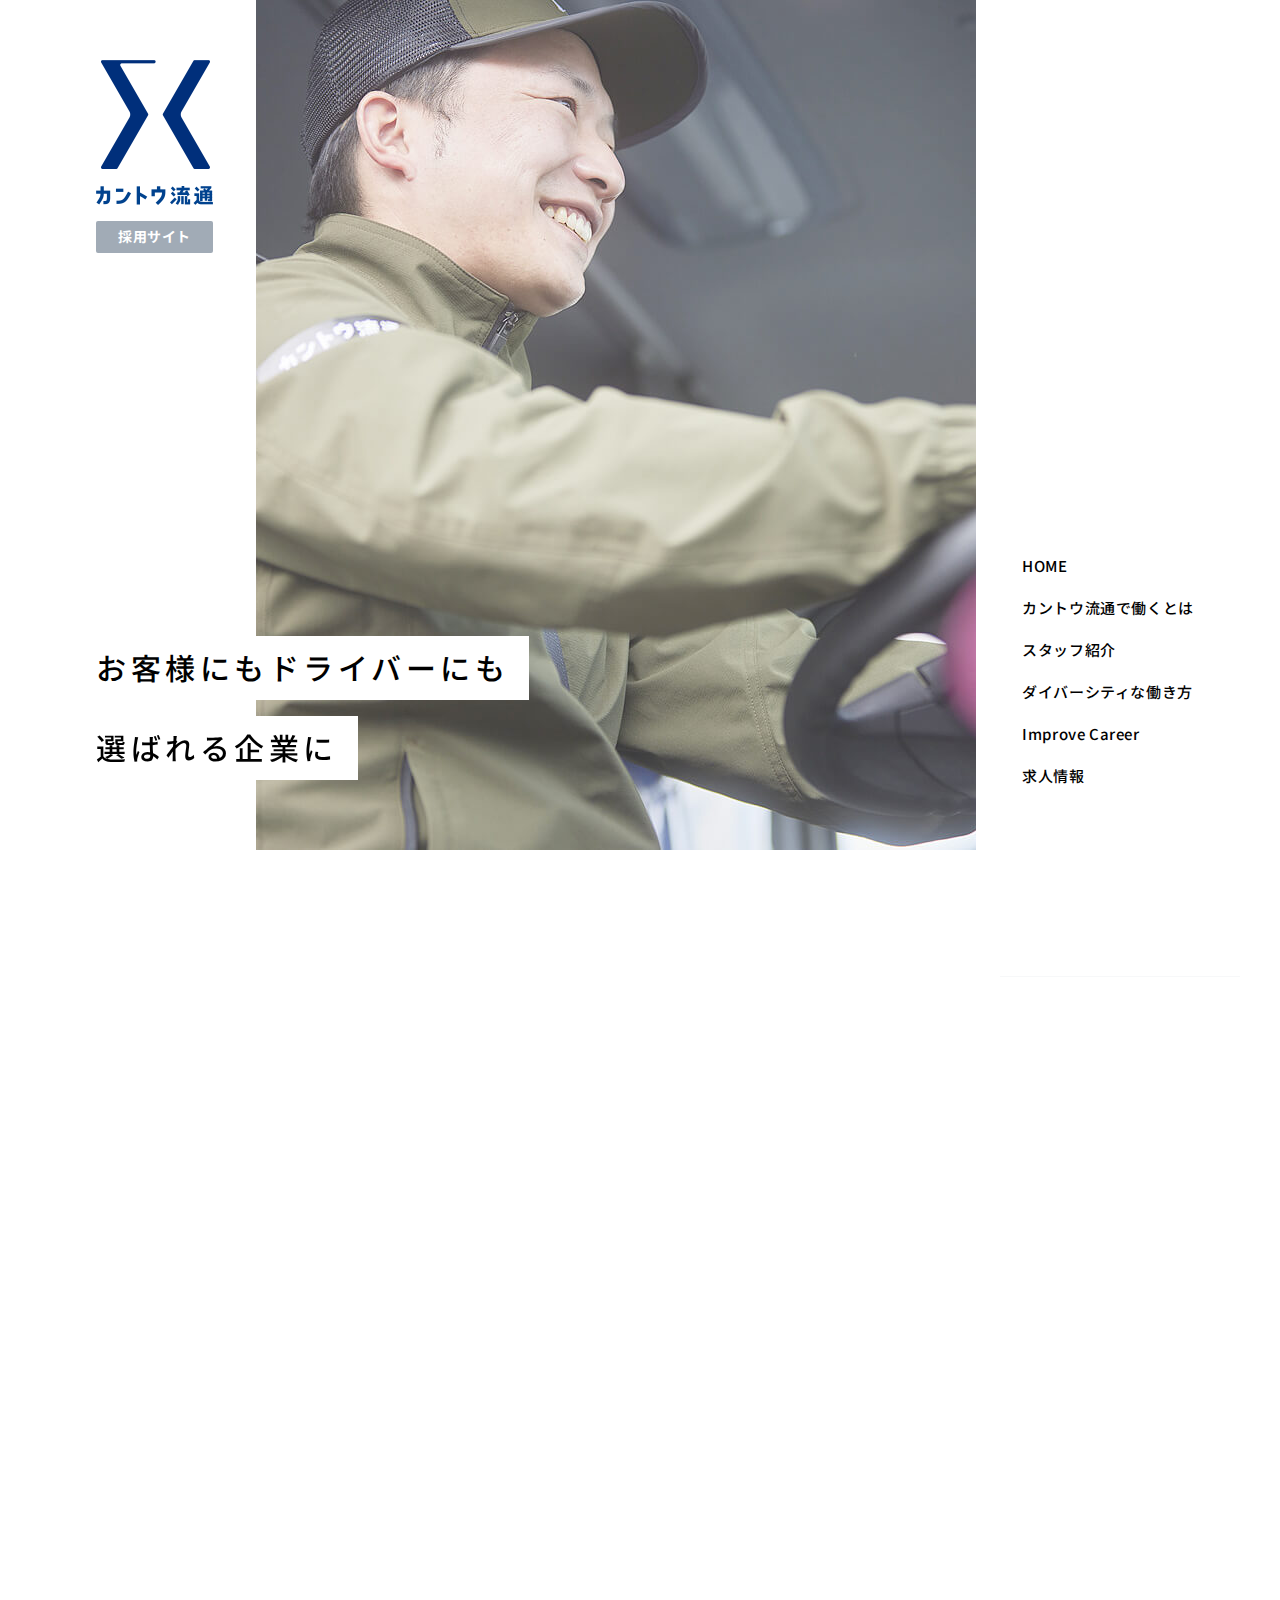
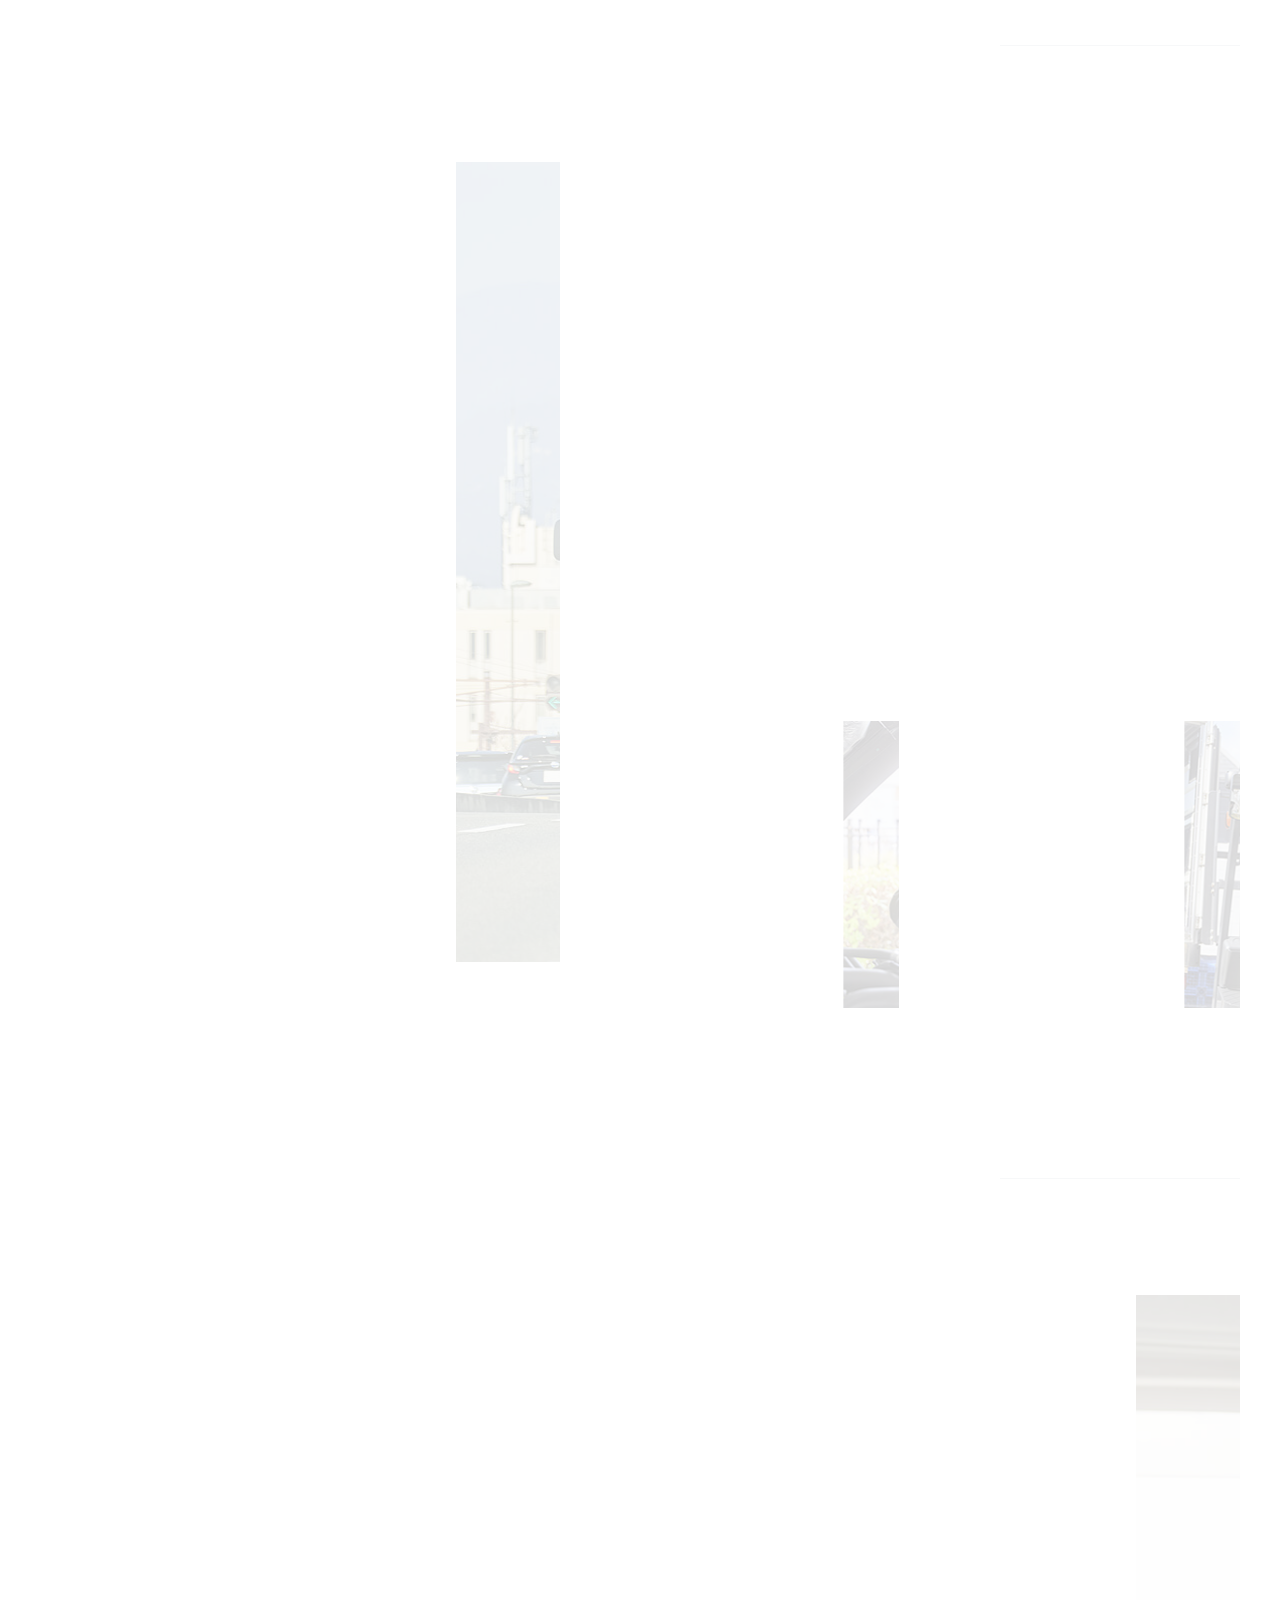
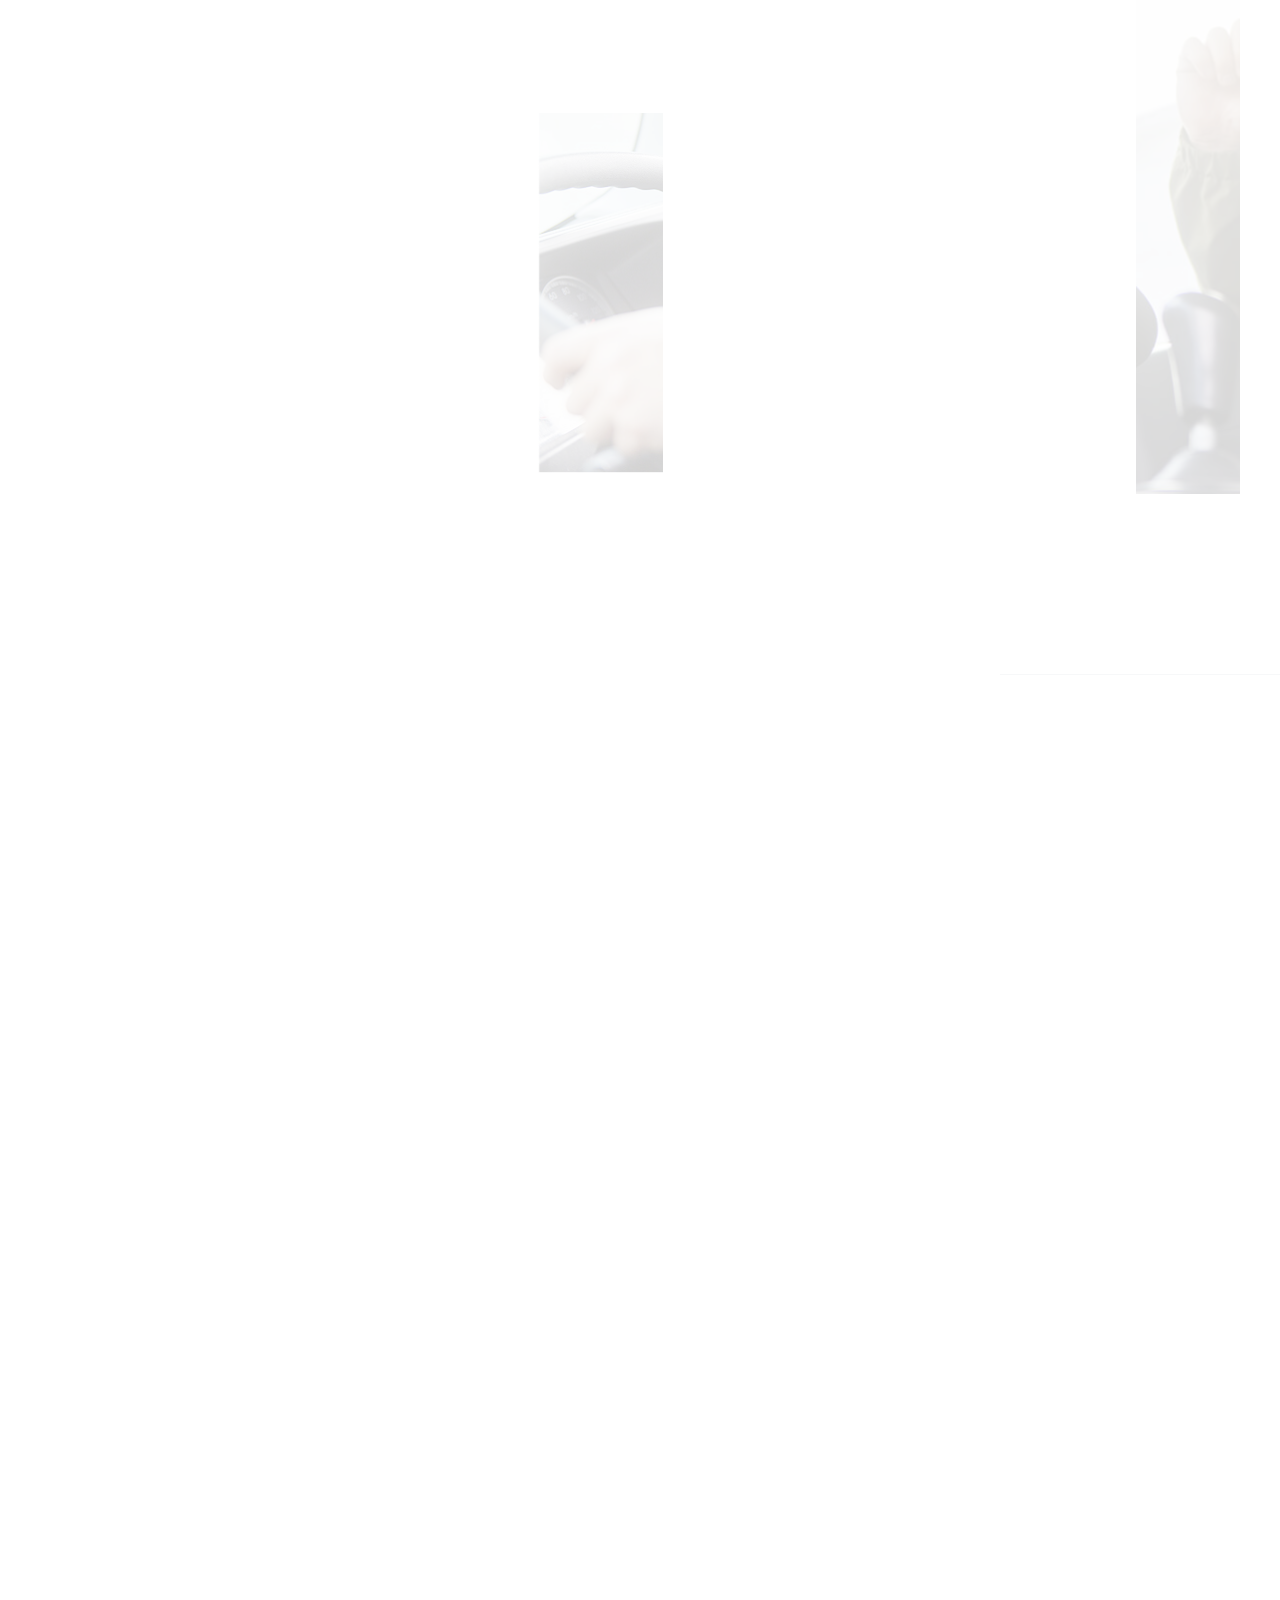
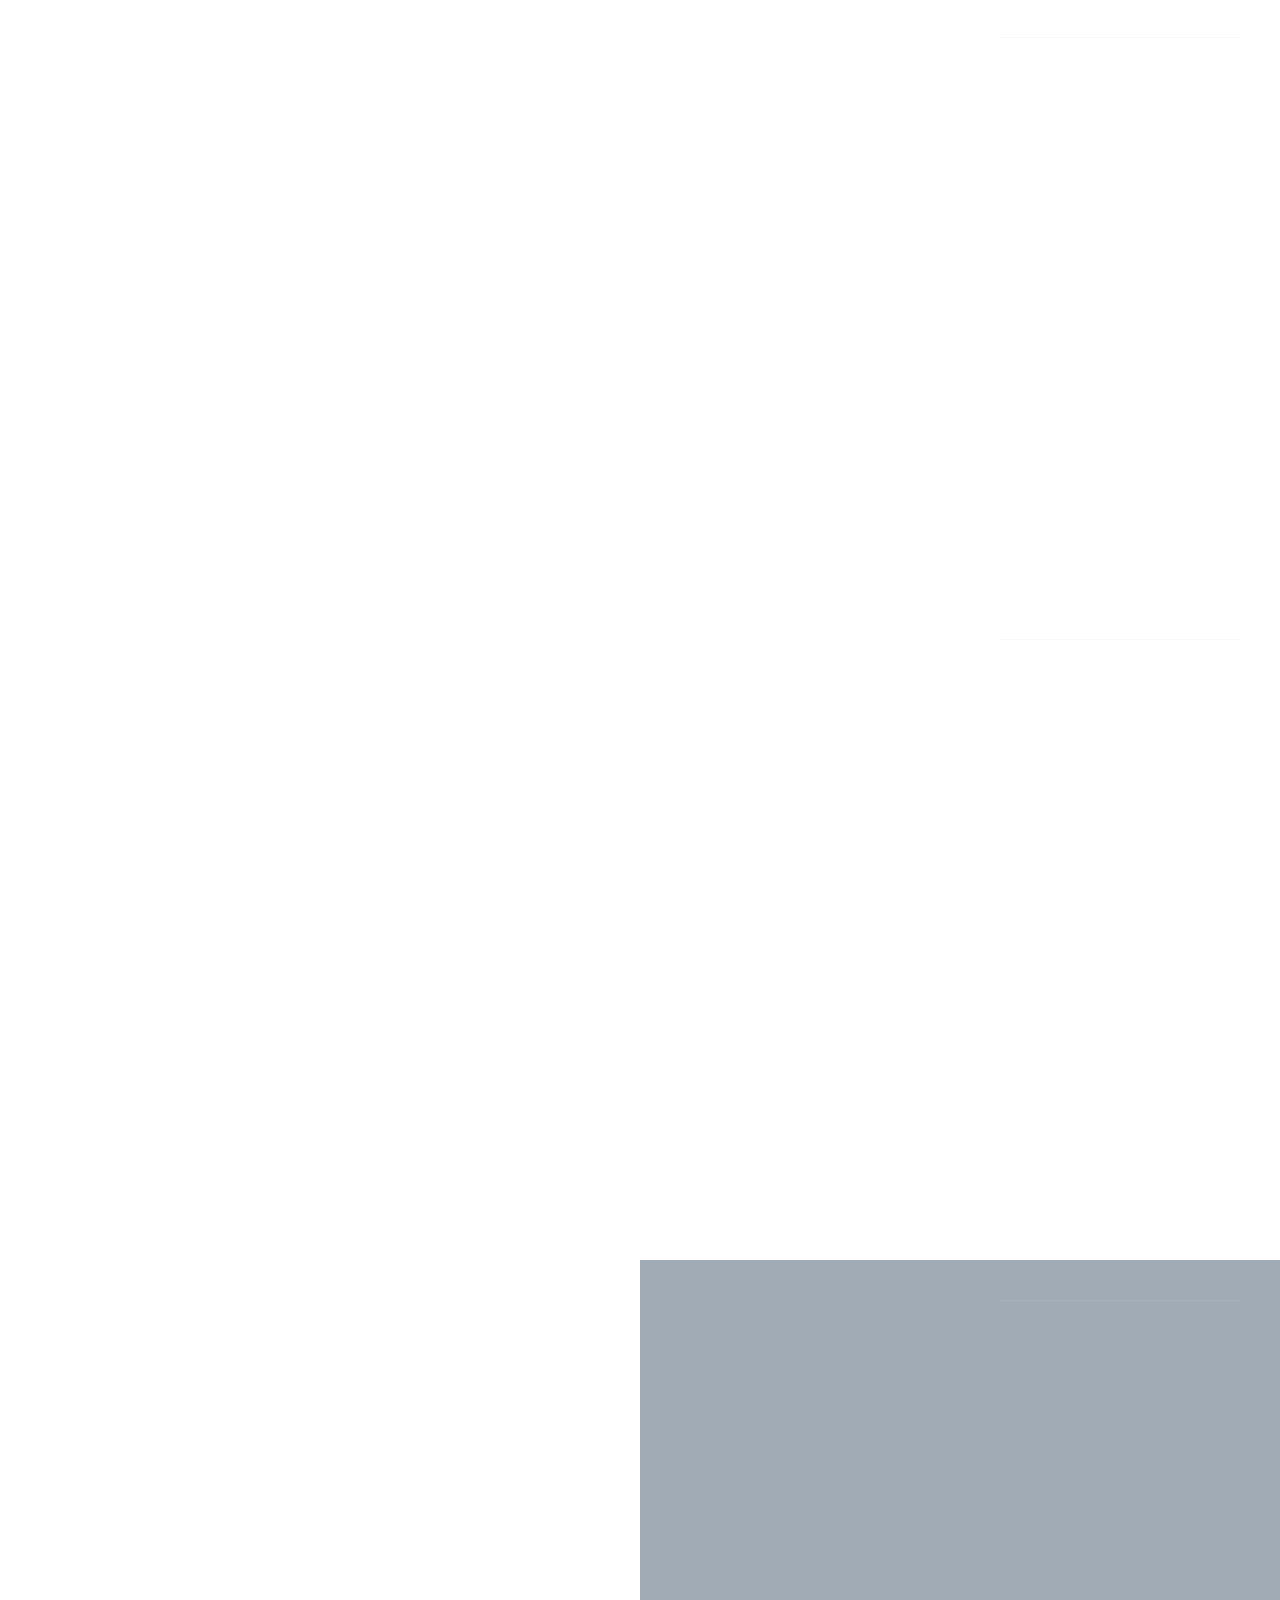
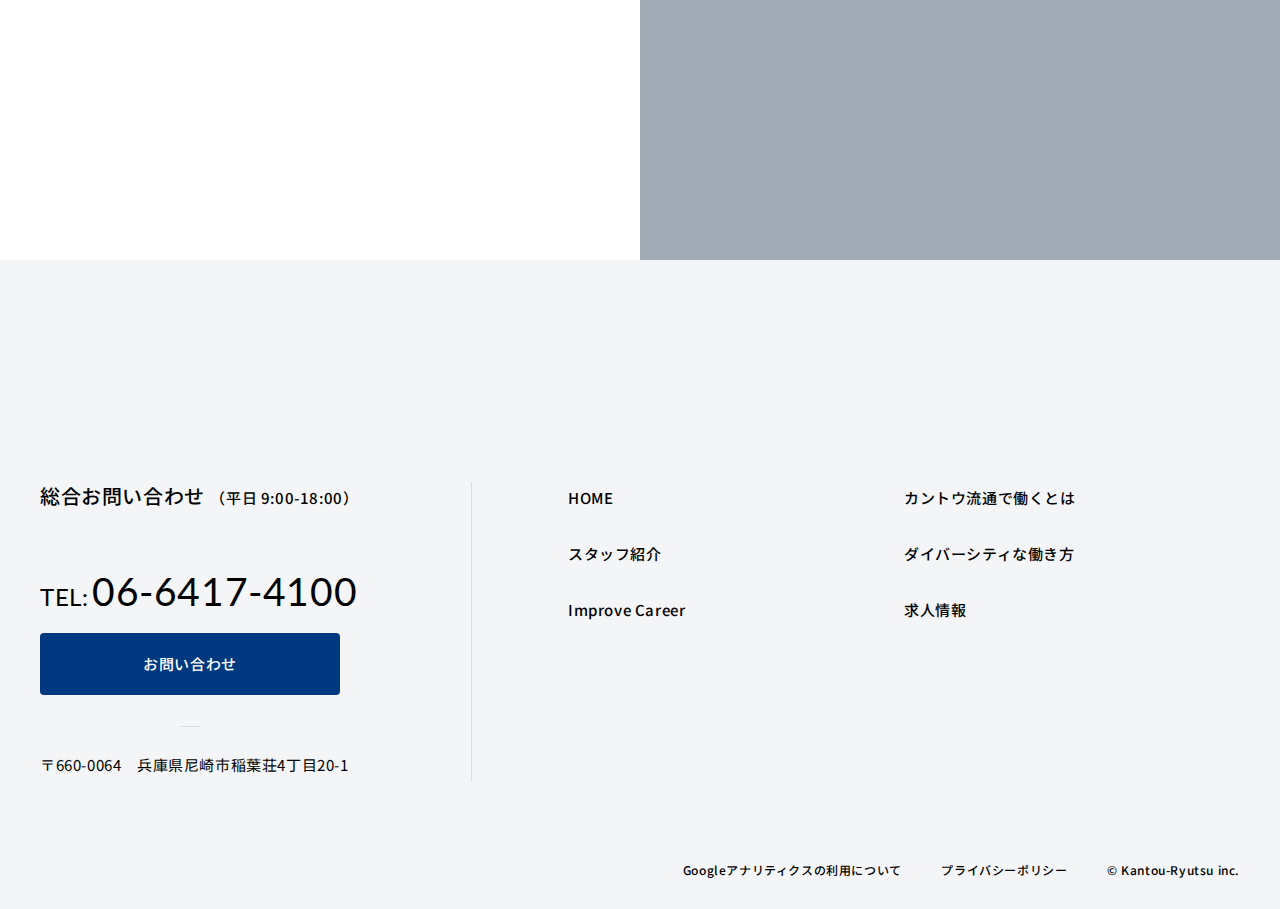
==== commit bfdc9901: "ssss" ====
--- a/index.htm
+++ b/index.htm
@@ -549,7 +549,7 @@
           </div>
         </div>
       </a>
-    </div>s
+    </div>
     <!-- ページトップボタン（共通） -->
   </div>
 
--- a/css/style.css
+++ b/css/style.css
@@ -2760,6 +2760,12 @@
     margin: 32px auto;
   }
 }
+@media screen and (max-width: 768px) {
+  .footer__recruit .recruit__body .txt-holder .wrap {
+    width: 100%;
+    padding: 0 24px;
+  }
+}
 @media all and (-ms-high-contrast: none) {
   .footer__recruit .recruit__body .txt-holder .wrap {
     margin: 0;
@@ -3045,7 +3051,6 @@
   }
 }
 .front-page .mainVisual {
-  max-width: 1520px;
   padding: 0 40px;
   margin: 0 auto;
 }
@@ -3069,6 +3074,7 @@
   position: absolute;
   top: 60px;
   left: 56px;
+  z-index: 50;
 }
 @media screen and (max-width: 1200px) {
   .front-page .mainVisual__logo {
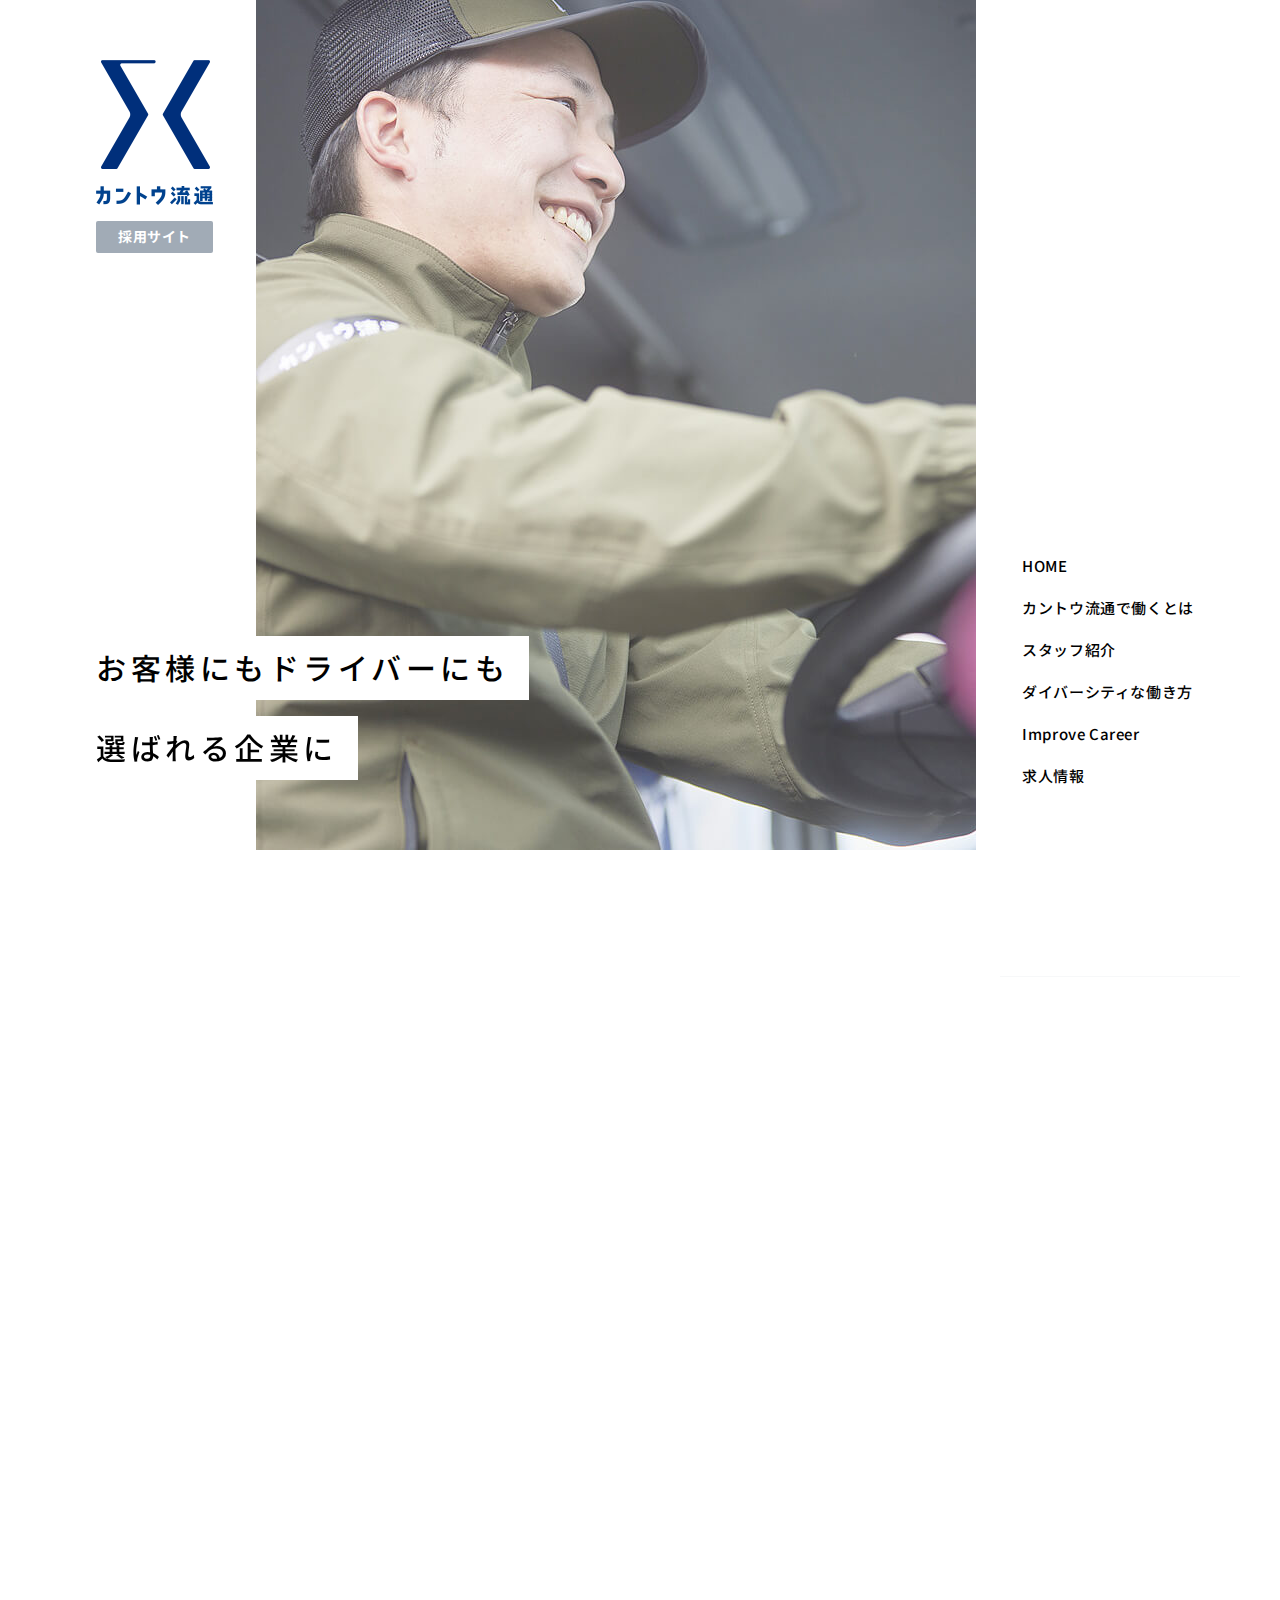
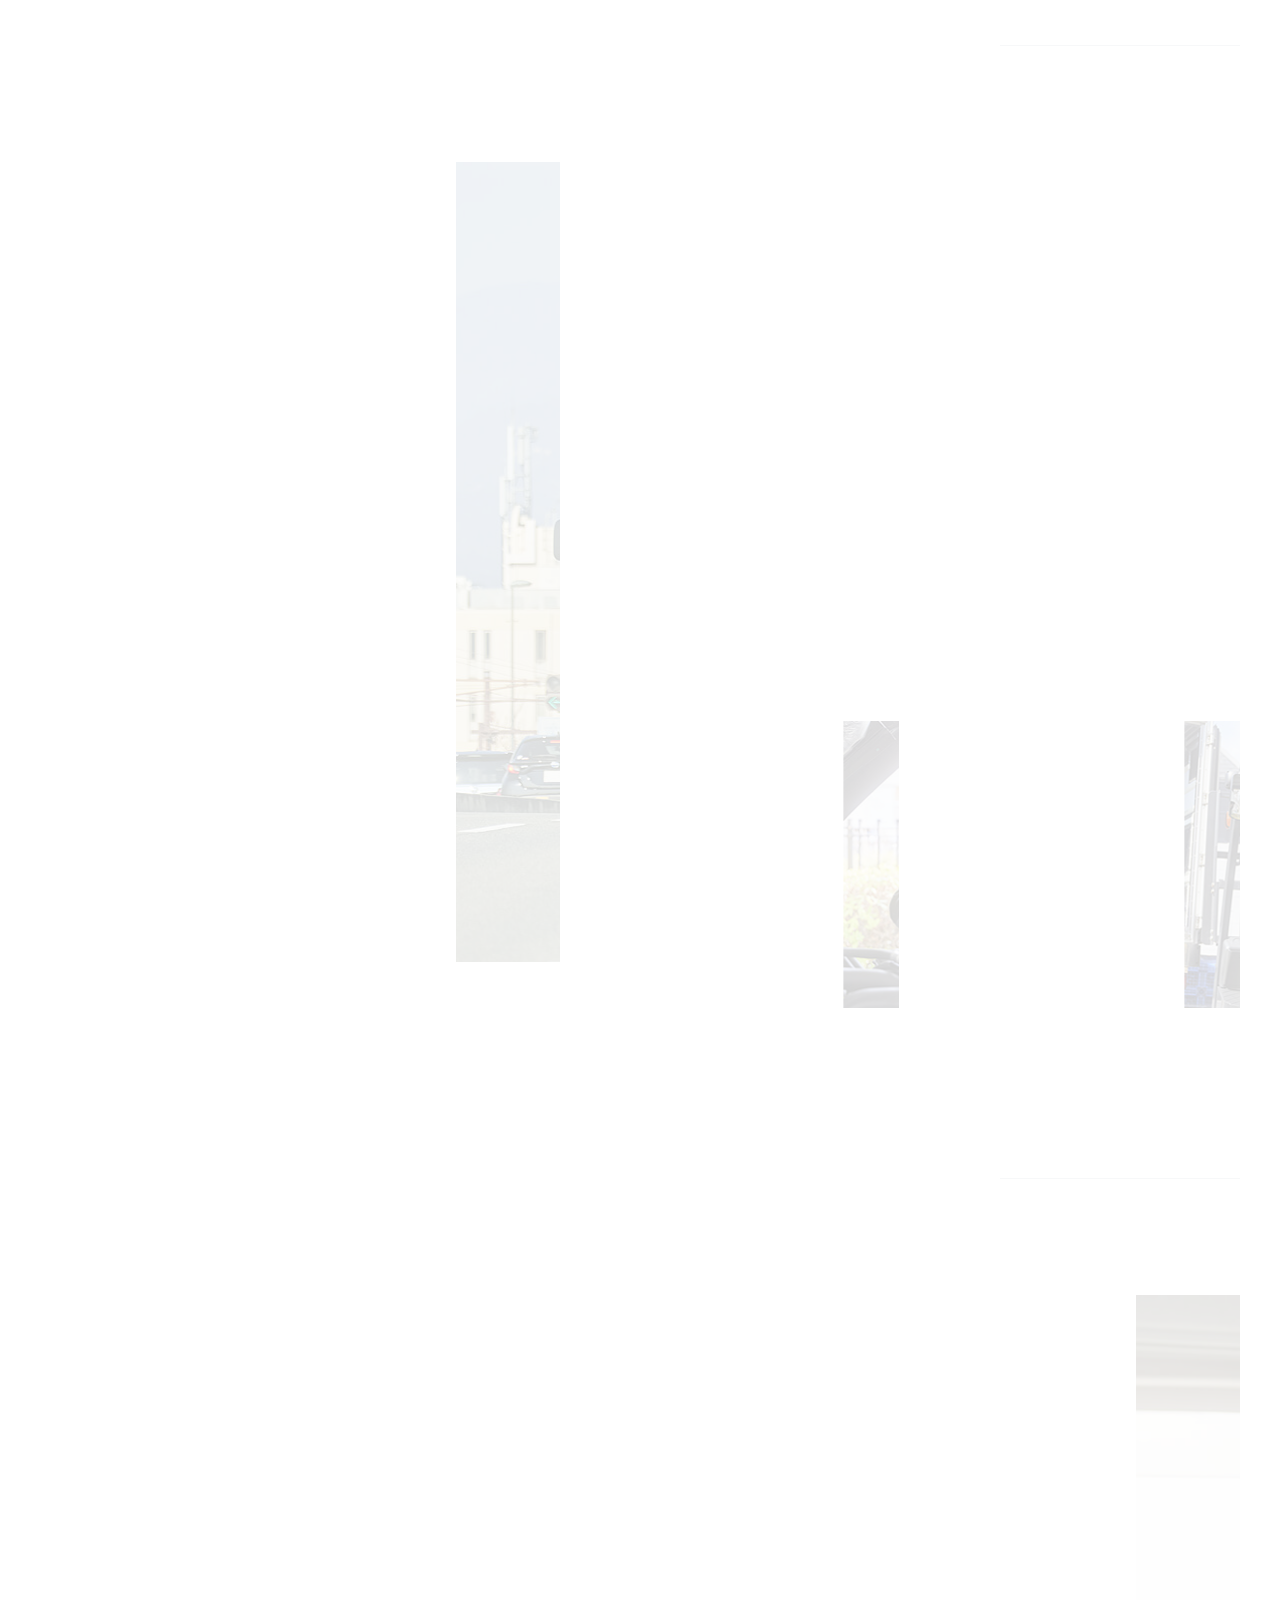
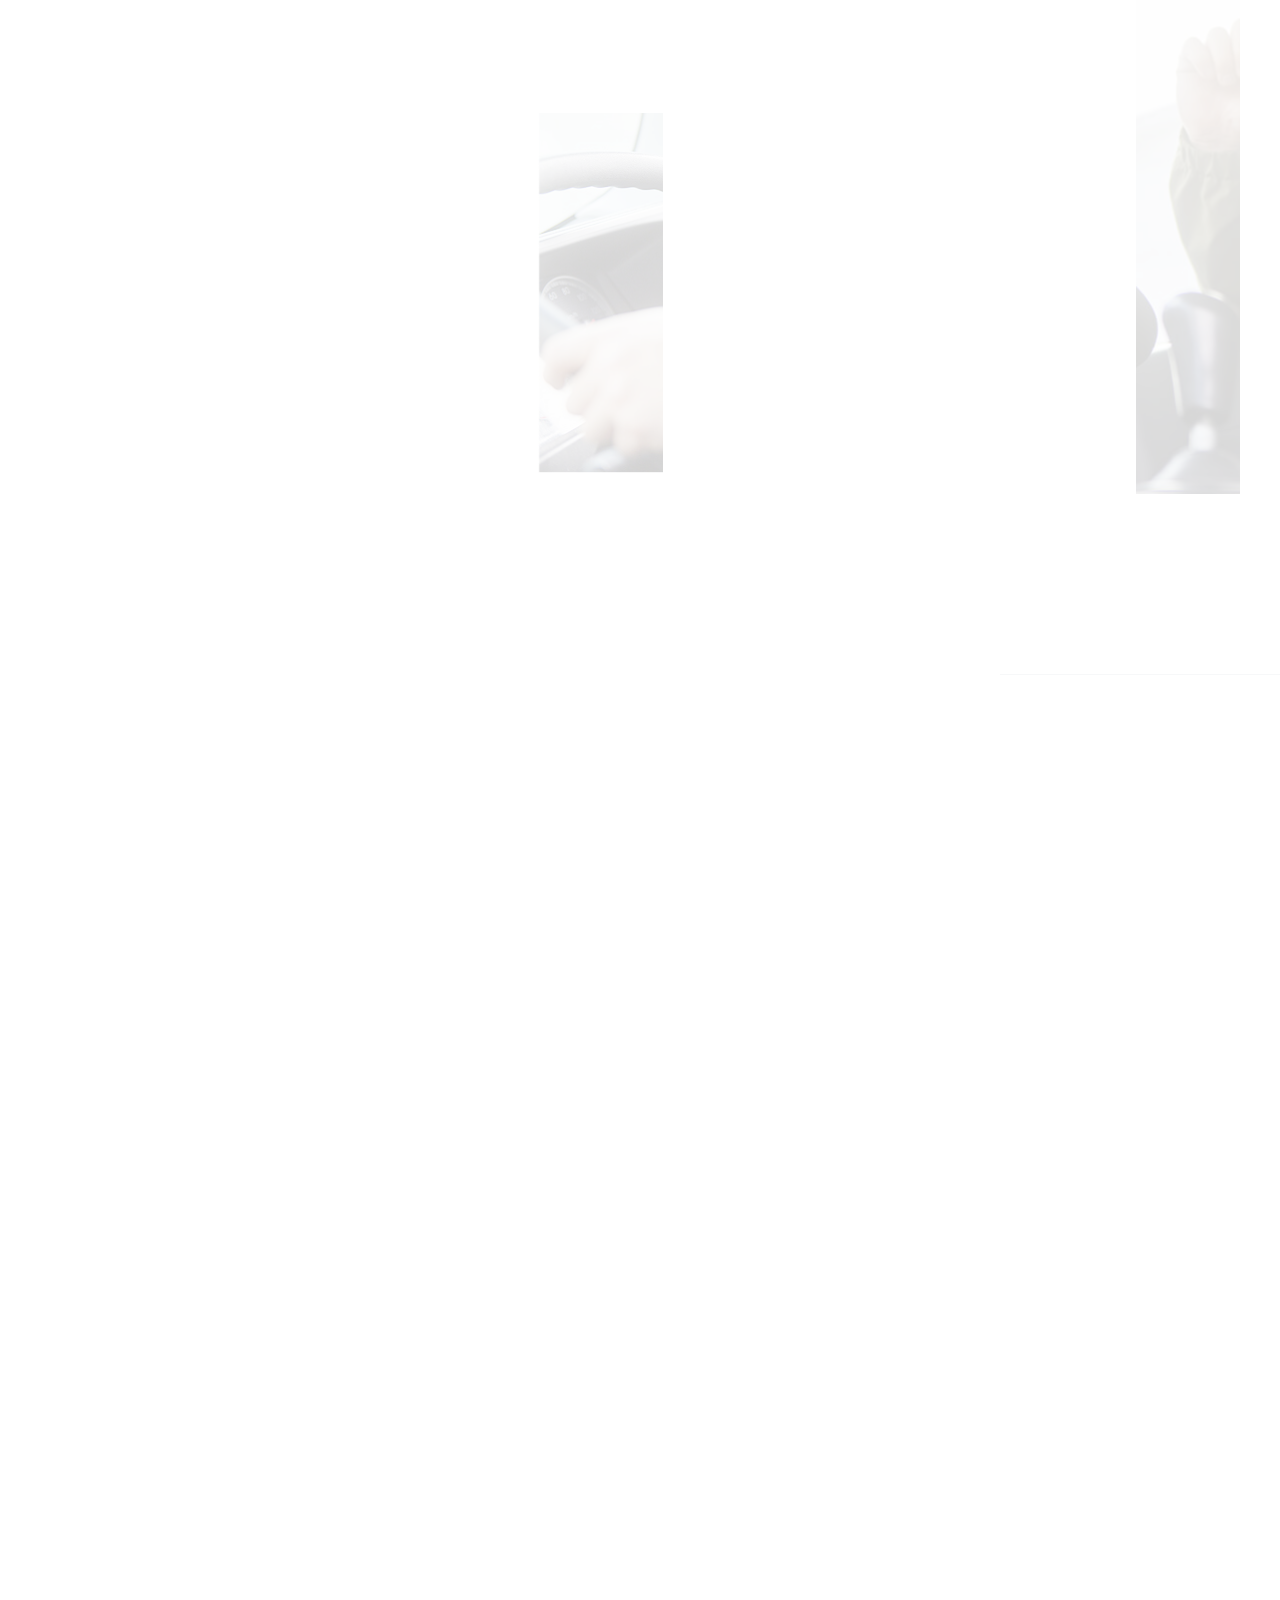
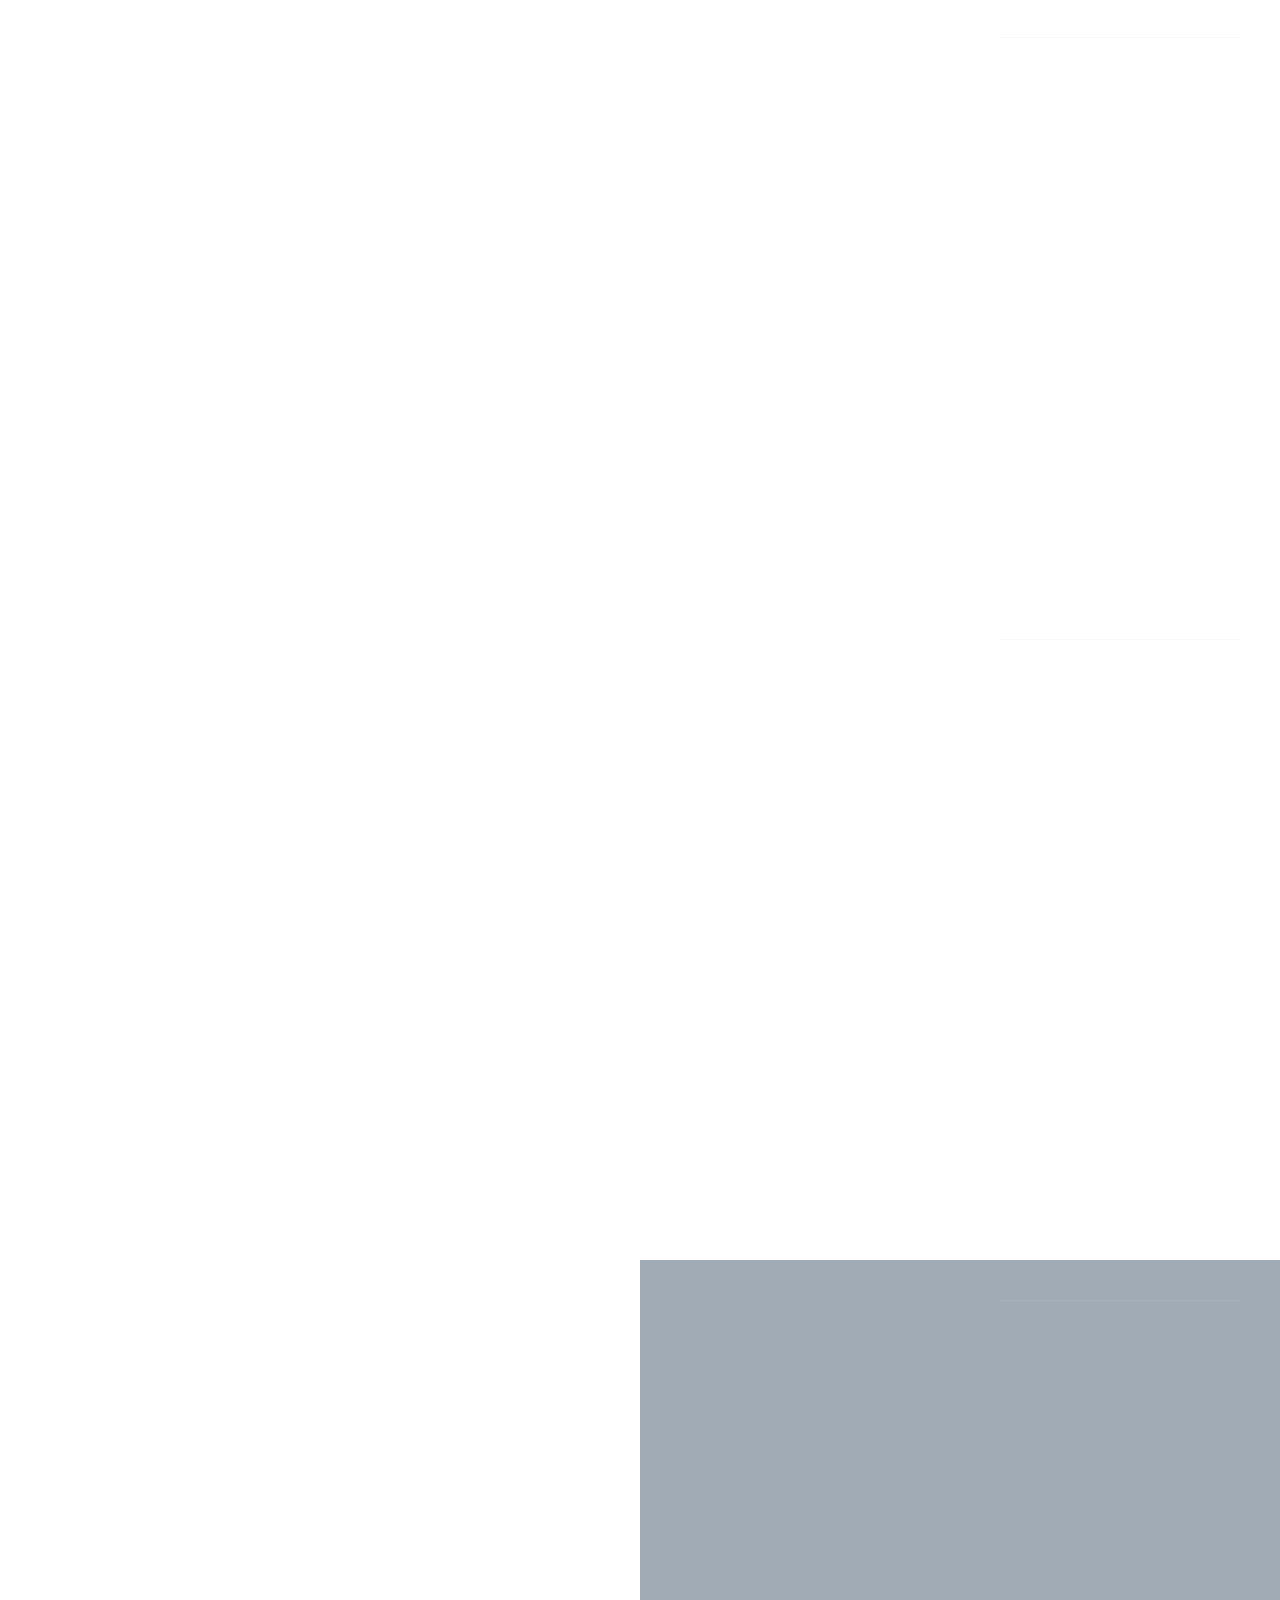
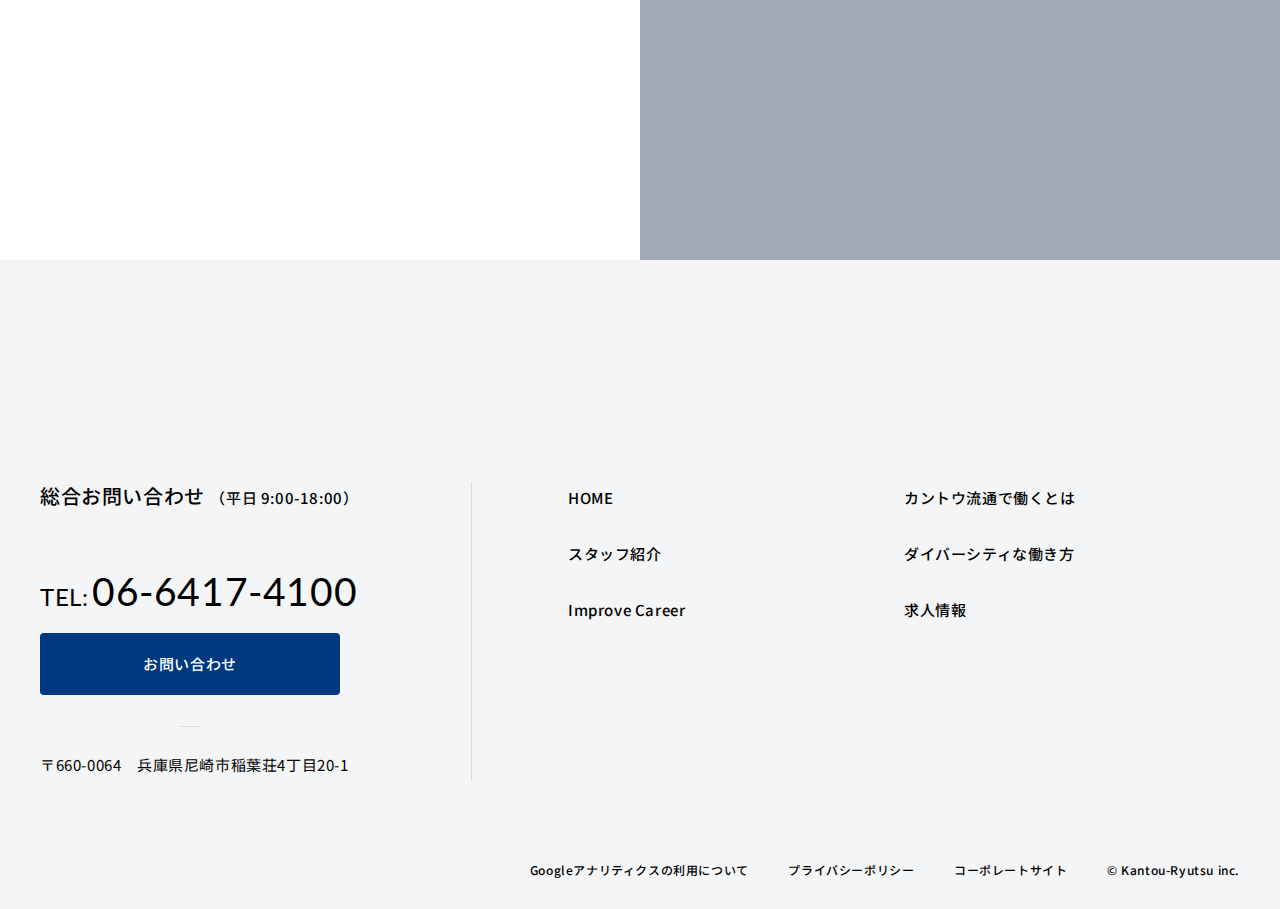
==== commit 1208b392: "aaa" ====
--- a/index.htm
+++ b/index.htm
@@ -531,6 +531,11 @@
             <li class="footer__gaList__item">
               <a class="link txt u-hover-underline" href="#">プライバシーポリシー</a>
             </li>
+            <!-- 220708 matsubara コード追加↓ -->
+            <li class="footer__gaList__item">
+              <a class="link txt u-hover-underline" href="#">コーポレートサイト</a>
+            </li>
+            <!-- 220708 matsubara コード追加↑ -->
             <li class="footer__gaList__item">
               <span class="txt">© Kantou-Ryutsu inc.</span>
             </li>
--- a/css/style.css
+++ b/css/style.css
@@ -2228,45 +2228,46 @@
   z-index: 1;
   width: 100%;
   background: #fff;
-  border-top: 1px solid #003980;
-}
-.breadcrumb_inner {
+  border-top: 1px solid #d9dde2;
+  border-bottom: 1px solid #d9dde2;
+}
+.breadcrumb__inner {
   width: 100%;
 }
-.breadcrumb_list {
+.breadcrumb__list {
   position: relative;
   z-index: 1;
   overflow-x: auto;
   -webkit-overflow-scrolling: touch;
   white-space: nowrap;
   width: 100%;
-  padding: 8px 0;
-}
-@media screen and (max-width: 768px) {
-  .breadcrumb_list {
-    padding: 4px 0;
-  }
-}
-.breadcrumb_list_item {
+  padding: 8px 24px;
+}
+@media screen and (max-width: 768px) {
+  .breadcrumb__list {
+    padding: 4px 16px;
+  }
+}
+.breadcrumb__list__item {
   display: inline;
   font-size: 1.2rem;
   margin: 0 2px;
   color: #666;
 }
 @media screen and (max-width: 768px) {
-  .breadcrumb_list_item {
+  .breadcrumb__list__item {
     font-size: 1rem;
   }
 }
-.breadcrumb_list_item a {
+.breadcrumb__list__item a {
   transition: opacity 300ms cubic-bezier(0.33, 1, 0.68, 1);
 }
 @media screen and (min-width: 769px) {
-  .breadcrumb_list_item a:hover {
+  .breadcrumb__list__item a:hover {
     opacity: 0.7;
   }
 }
-.breadcrumb_list_item:not(:last-child):after {
+.breadcrumb__list__item:not(:last-child):after {
   content: ">";
   margin-left: 7px;
 }
@@ -2701,14 +2702,6 @@
 /* ============================================
 // FOOTER
 // ==========================================*/
-.footer {
-  margin-top: 120px;
-}
-@media screen and (max-width: 768px) {
-  .footer {
-    margin-top: 40px;
-  }
-}
 .footer__recruit .recruit__head {
   padding: 0 40px;
   transform: translateY(100%);
@@ -2719,7 +2712,8 @@
 }
 @media screen and (max-width: 768px) {
   .footer__recruit .recruit__head {
-    margin-bottom: -20px;
+    margin-bottom: -34px;
+    transform: translateY(50%);
   }
 }
 .footer__recruit .recruit__body {
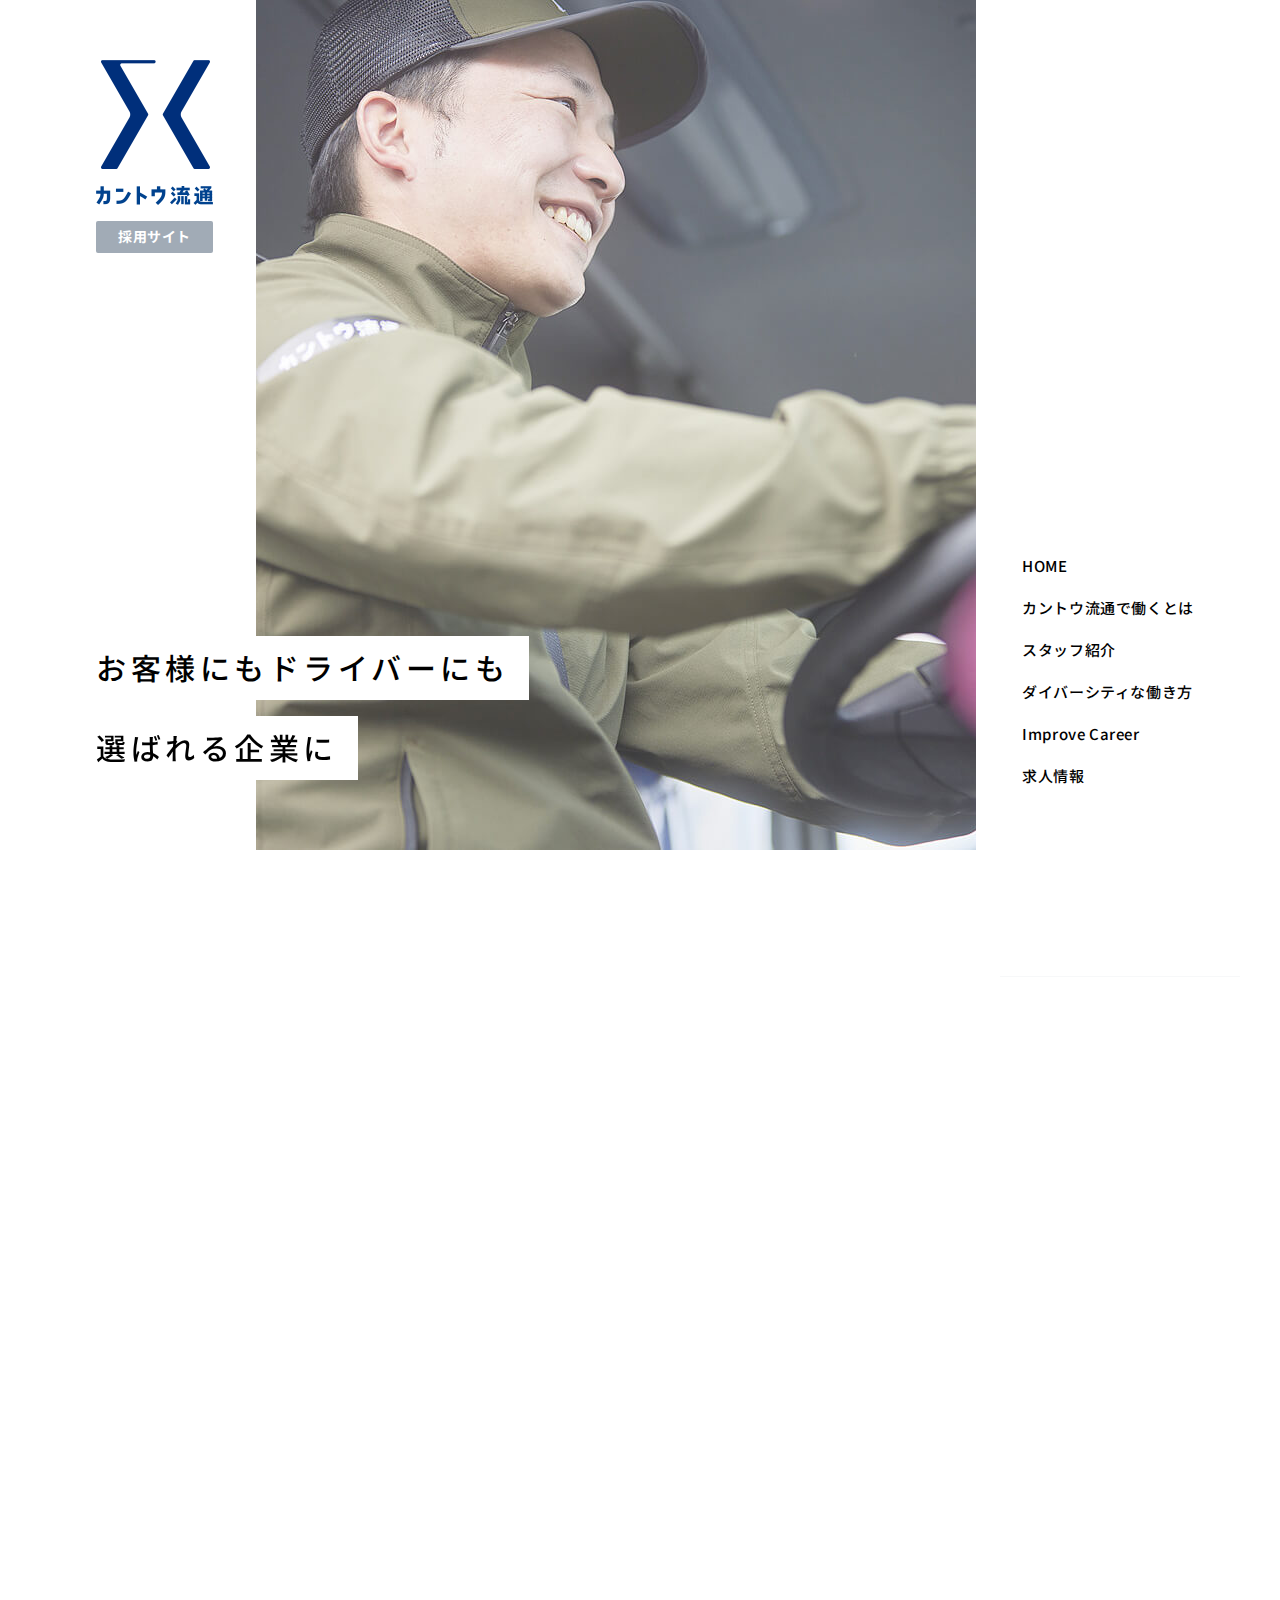
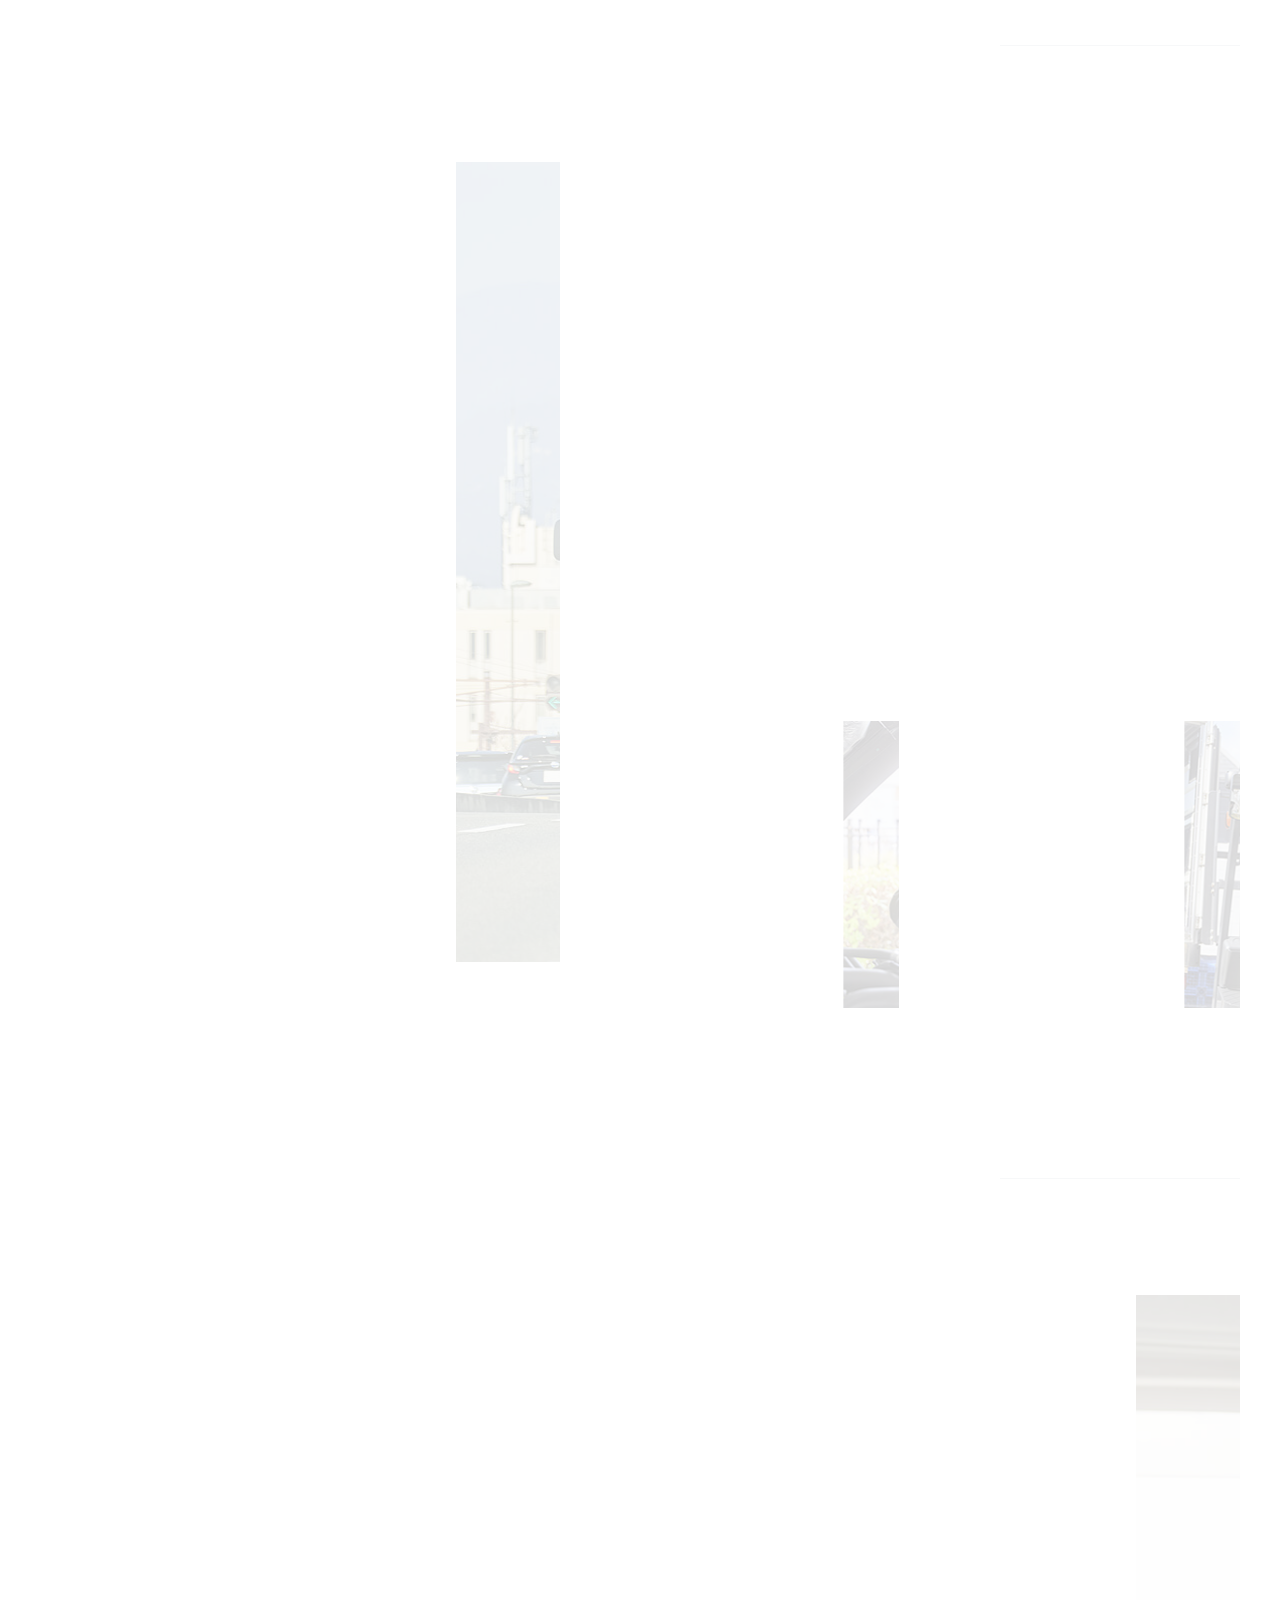
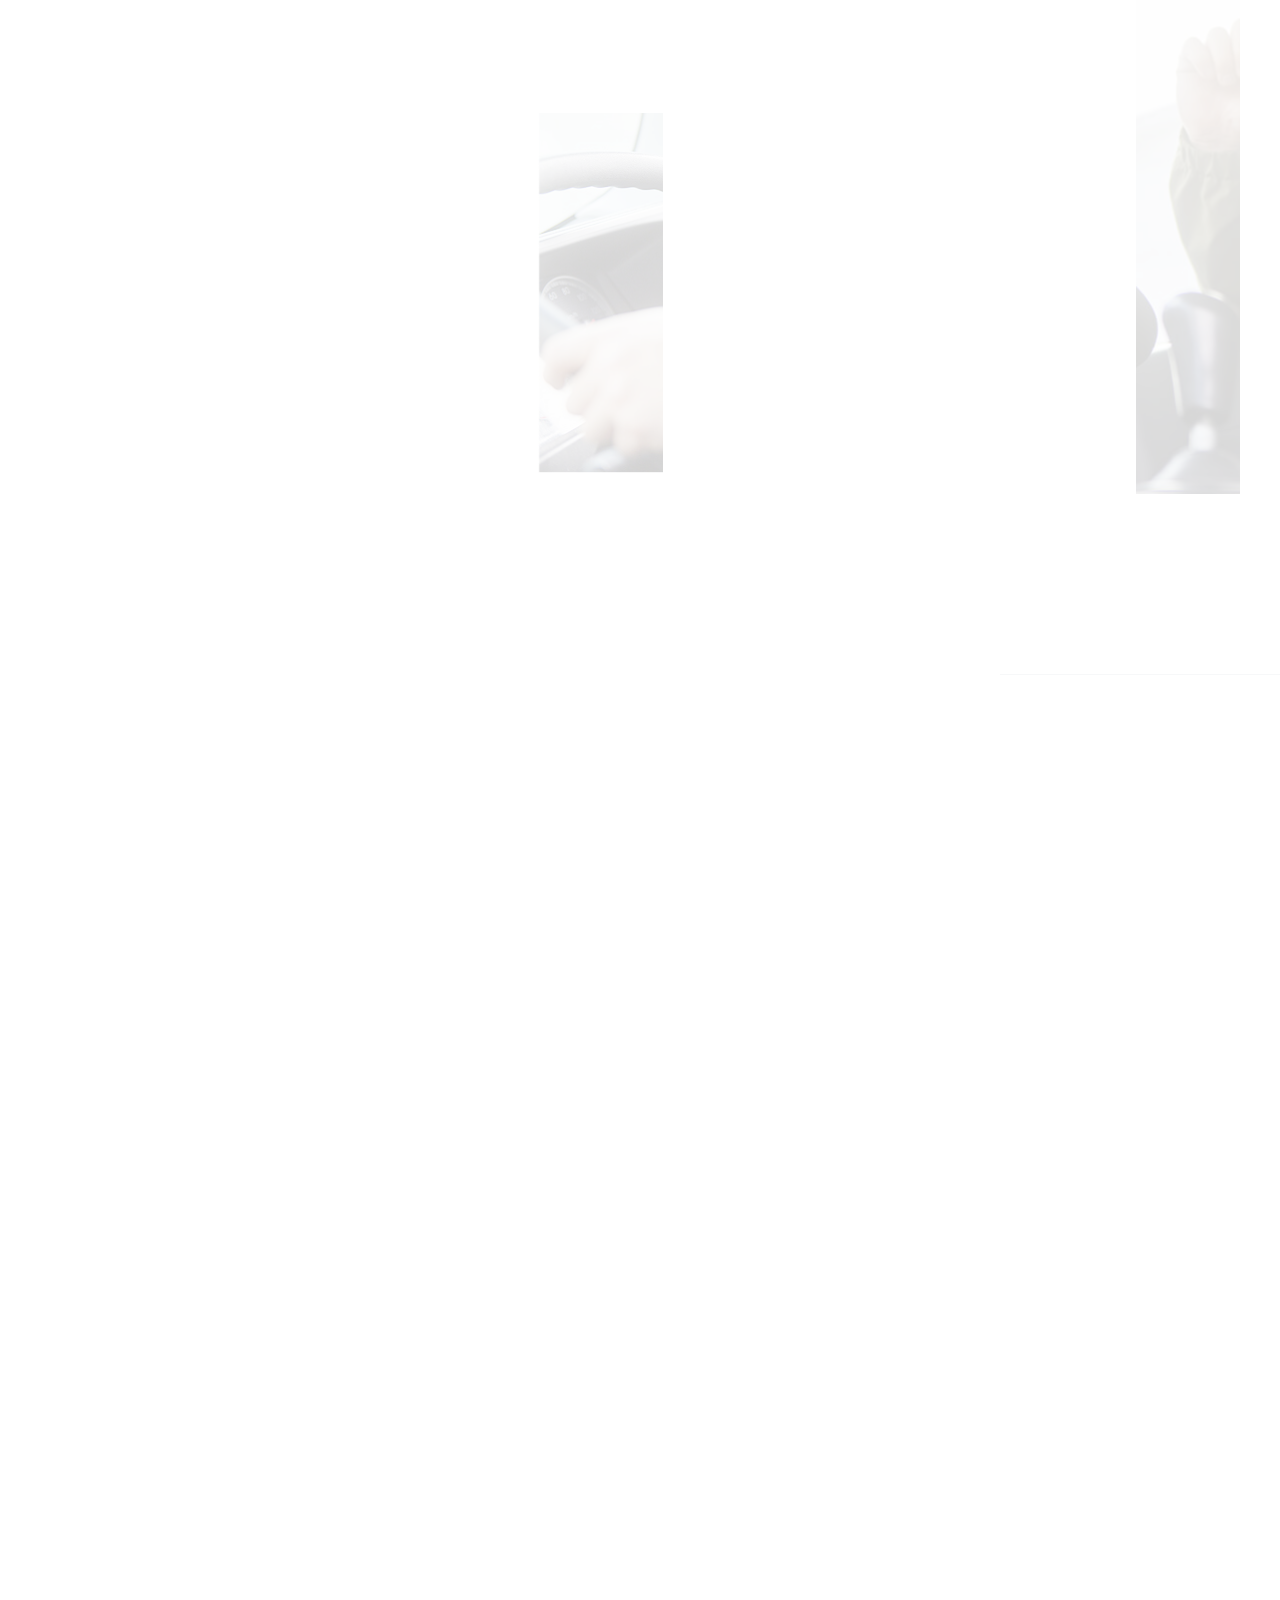
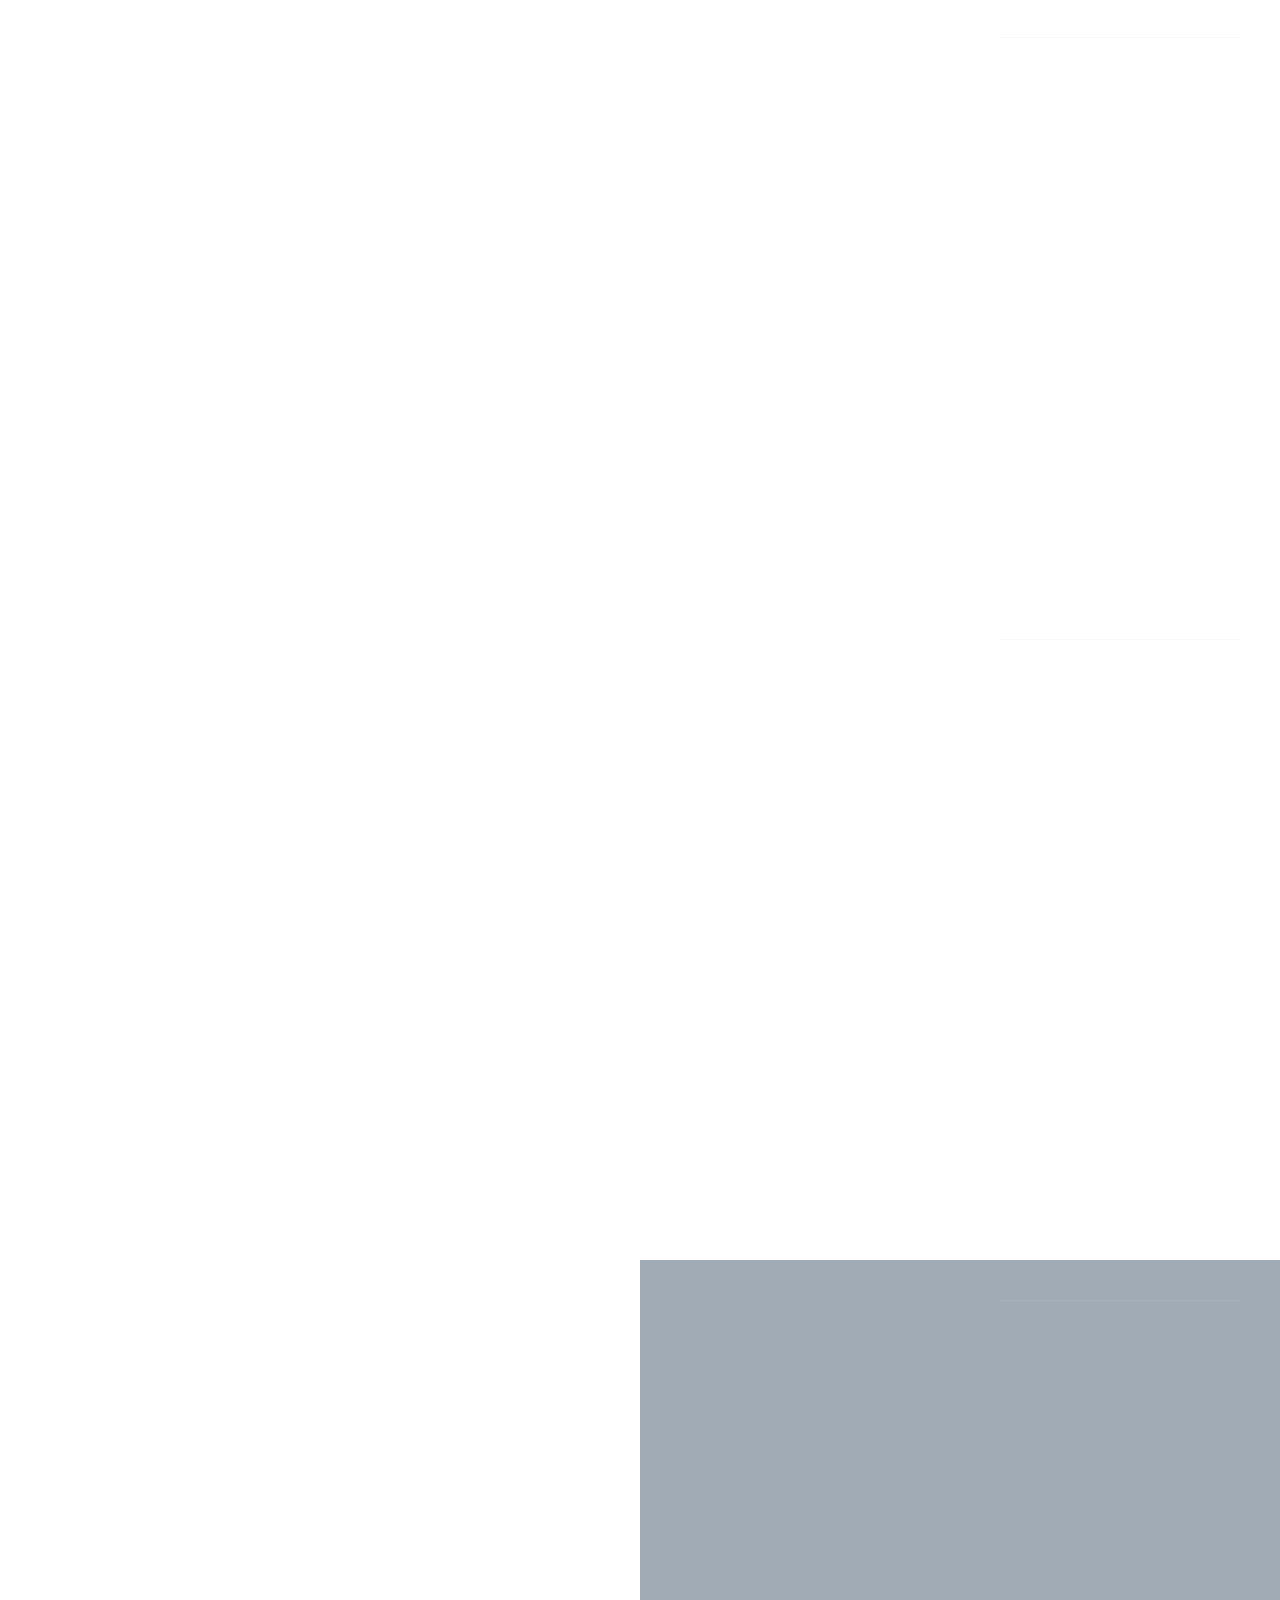
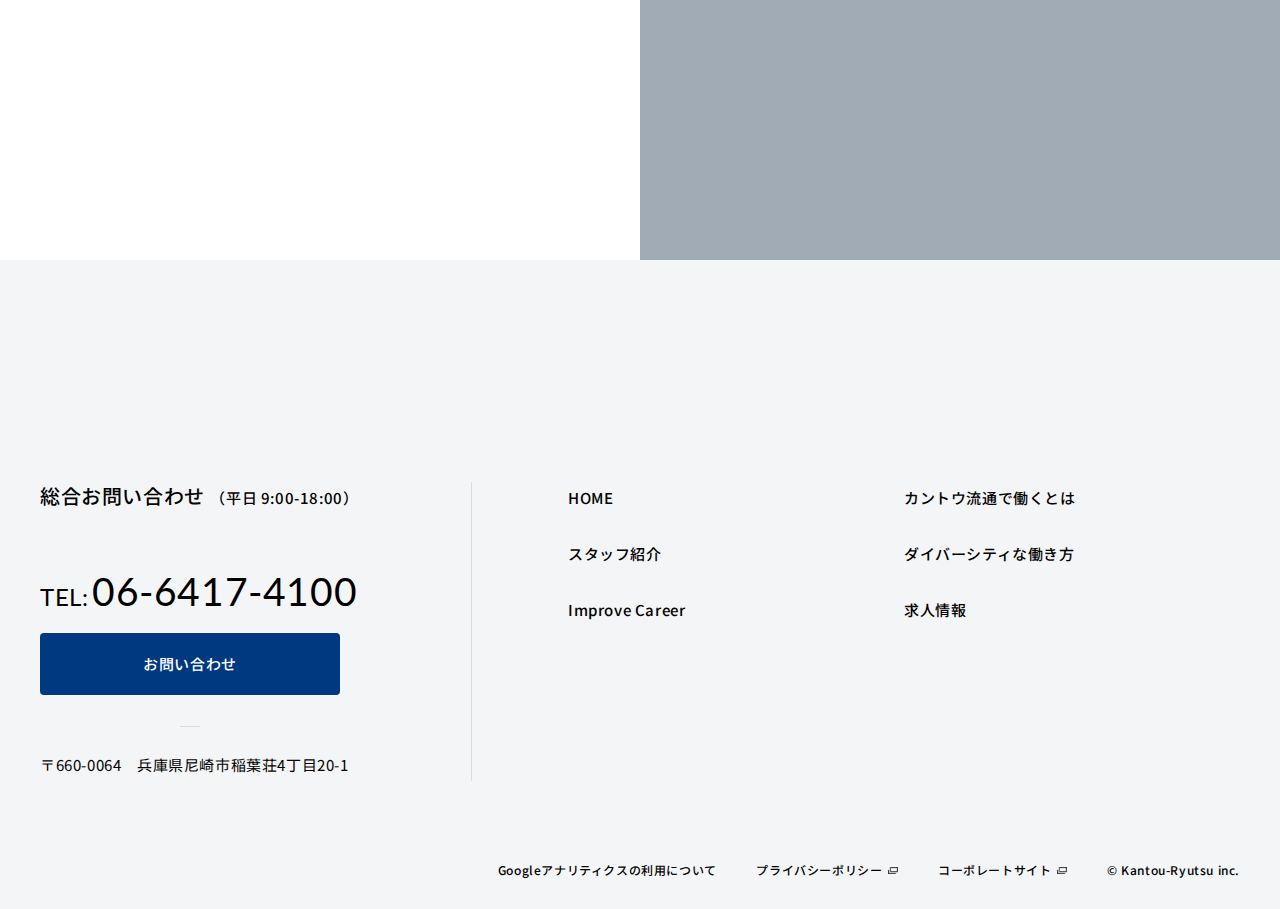
==== commit 1e007f98: "aaa" ====
--- a/index.htm
+++ b/index.htm
@@ -529,11 +529,15 @@
               <a class="link txt u-hover-underline" href="#">Googleアナリティクスの利用について</a>
             </li>
             <li class="footer__gaList__item">
-              <a class="link txt u-hover-underline" href="#">プライバシーポリシー</a>
+							<!-- 220708(2) matsubara -externalクラス追加↓ -->
+              <a class="link txt u-hover-underline -external" href="#">プライバシーポリシー</a>
+							<!-- 220708(2) matsubara -externalクラス追加↑ -->
             </li>
             <!-- 220708 matsubara コード追加↓ -->
             <li class="footer__gaList__item">
-              <a class="link txt u-hover-underline" href="#">コーポレートサイト</a>
+							<!-- 220708(2) matsubara -externalクラス追加↓ -->
+              <a class="link txt u-hover-underline -external" href="#">コーポレートサイト</a>
+							<!-- 220708(2) matsubara -externalクラス追加↑ -->
             </li>
             <!-- 220708 matsubara コード追加↑ -->
             <li class="footer__gaList__item">
--- a/css/style.css
+++ b/css/style.css
@@ -3005,6 +3005,25 @@
 .footer__gaList__item:last-child {
   margin-right: 0;
 }
+.footer__gaList__item .link.-external {
+  position: relative;
+}
+.footer__gaList__item .link.-external:after {
+  content: "";
+  display: inline-block;
+  width: 10px;
+  height: 7px;
+  background-image: url(../img/common/ico_custom_blank_black.png);
+  background-size: contain;
+  background-repeat: no-repeat;
+  margin-left: 6px;
+  margin-bottom: 1px;
+}
+@media screen and (max-width: 768px) {
+  .footer__gaList__item .link.-external:after {
+    margin-left: 4px;
+  }
+}
 .footer__gaList__item .txt {
   font-size: 1.2rem;
 }
